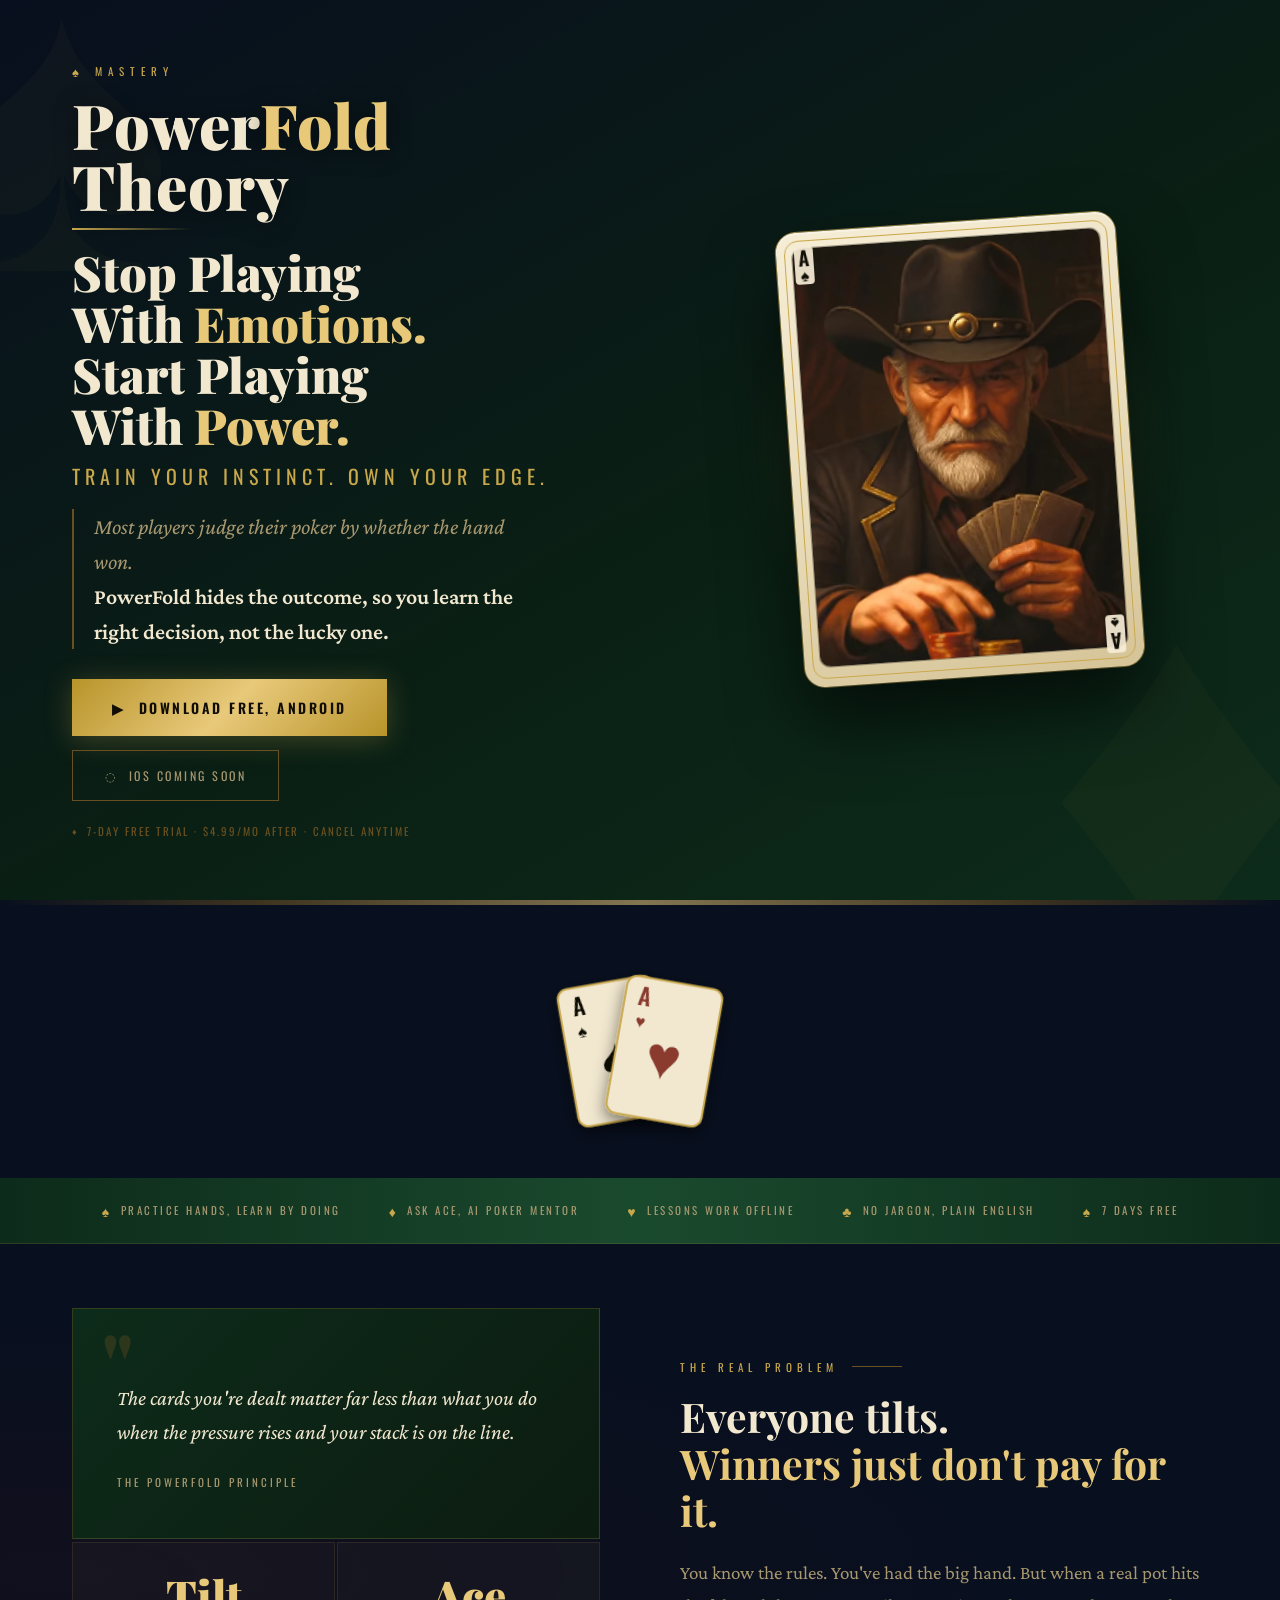
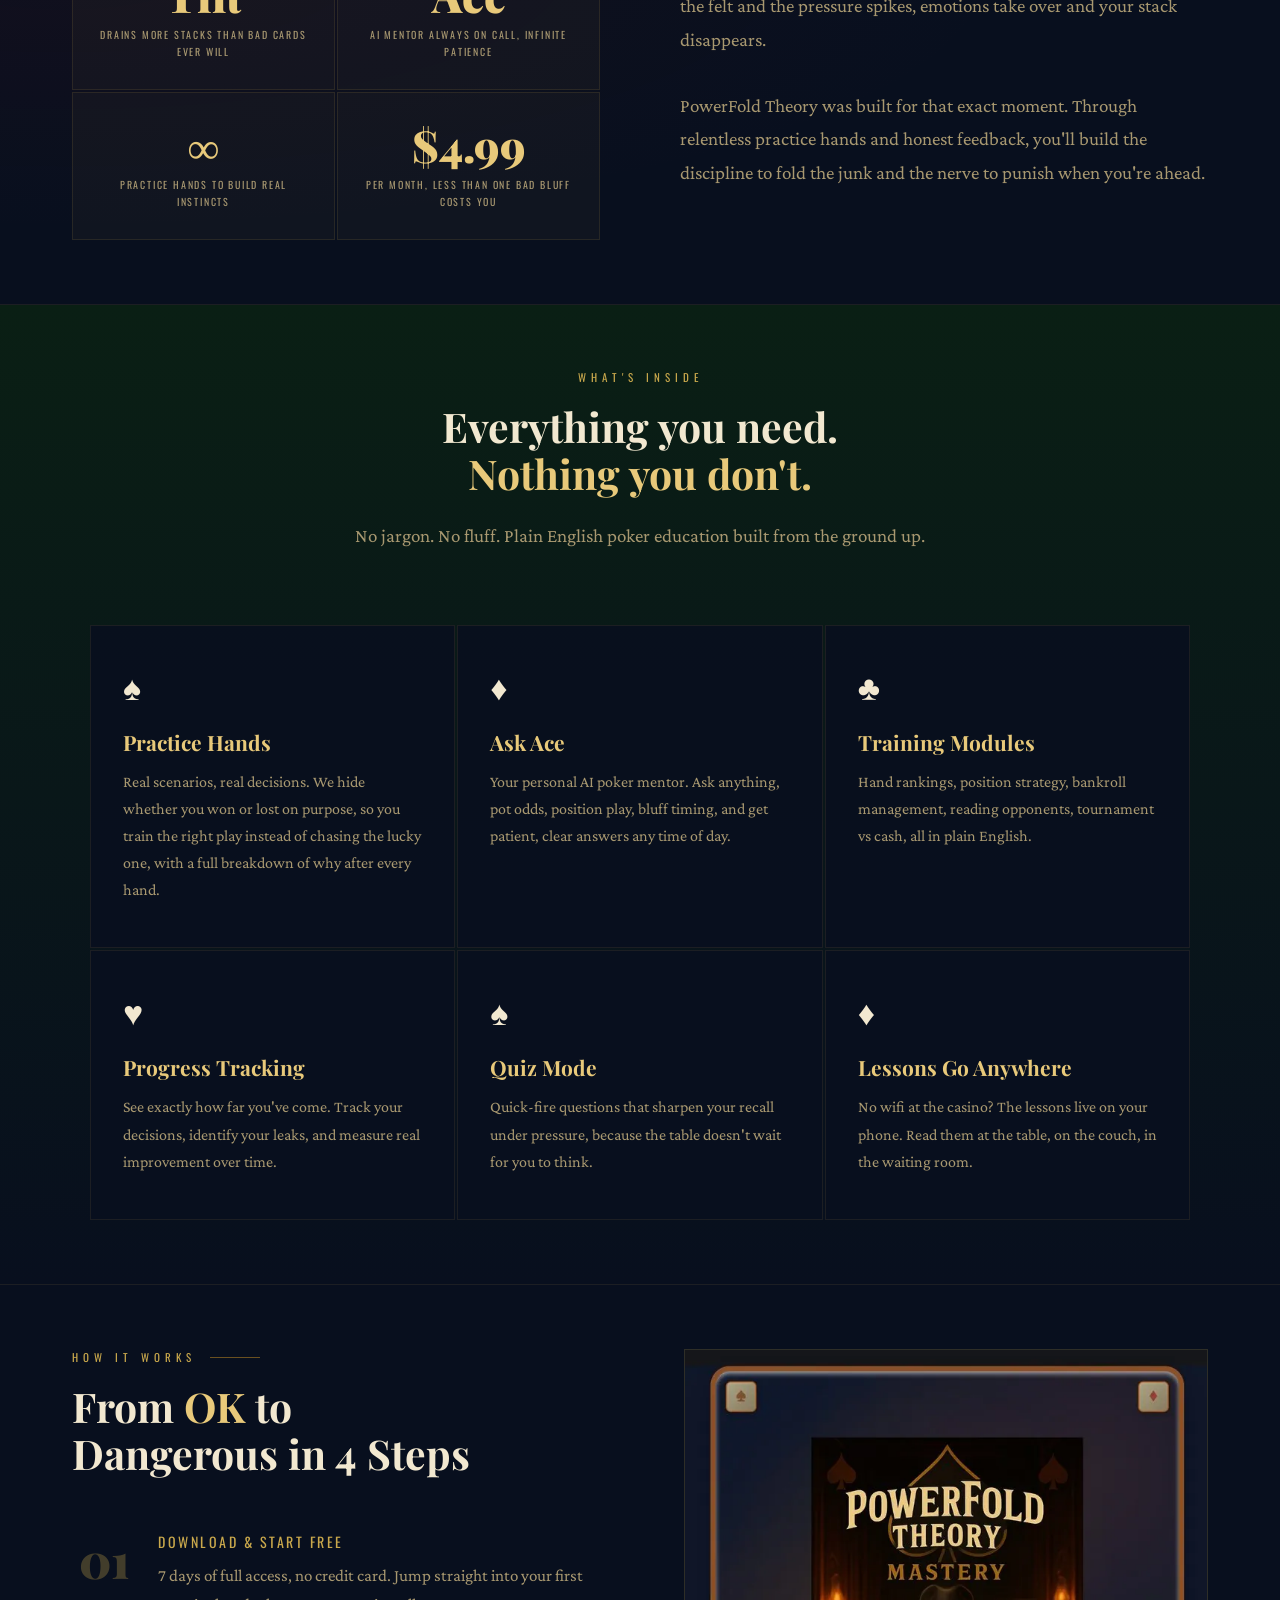
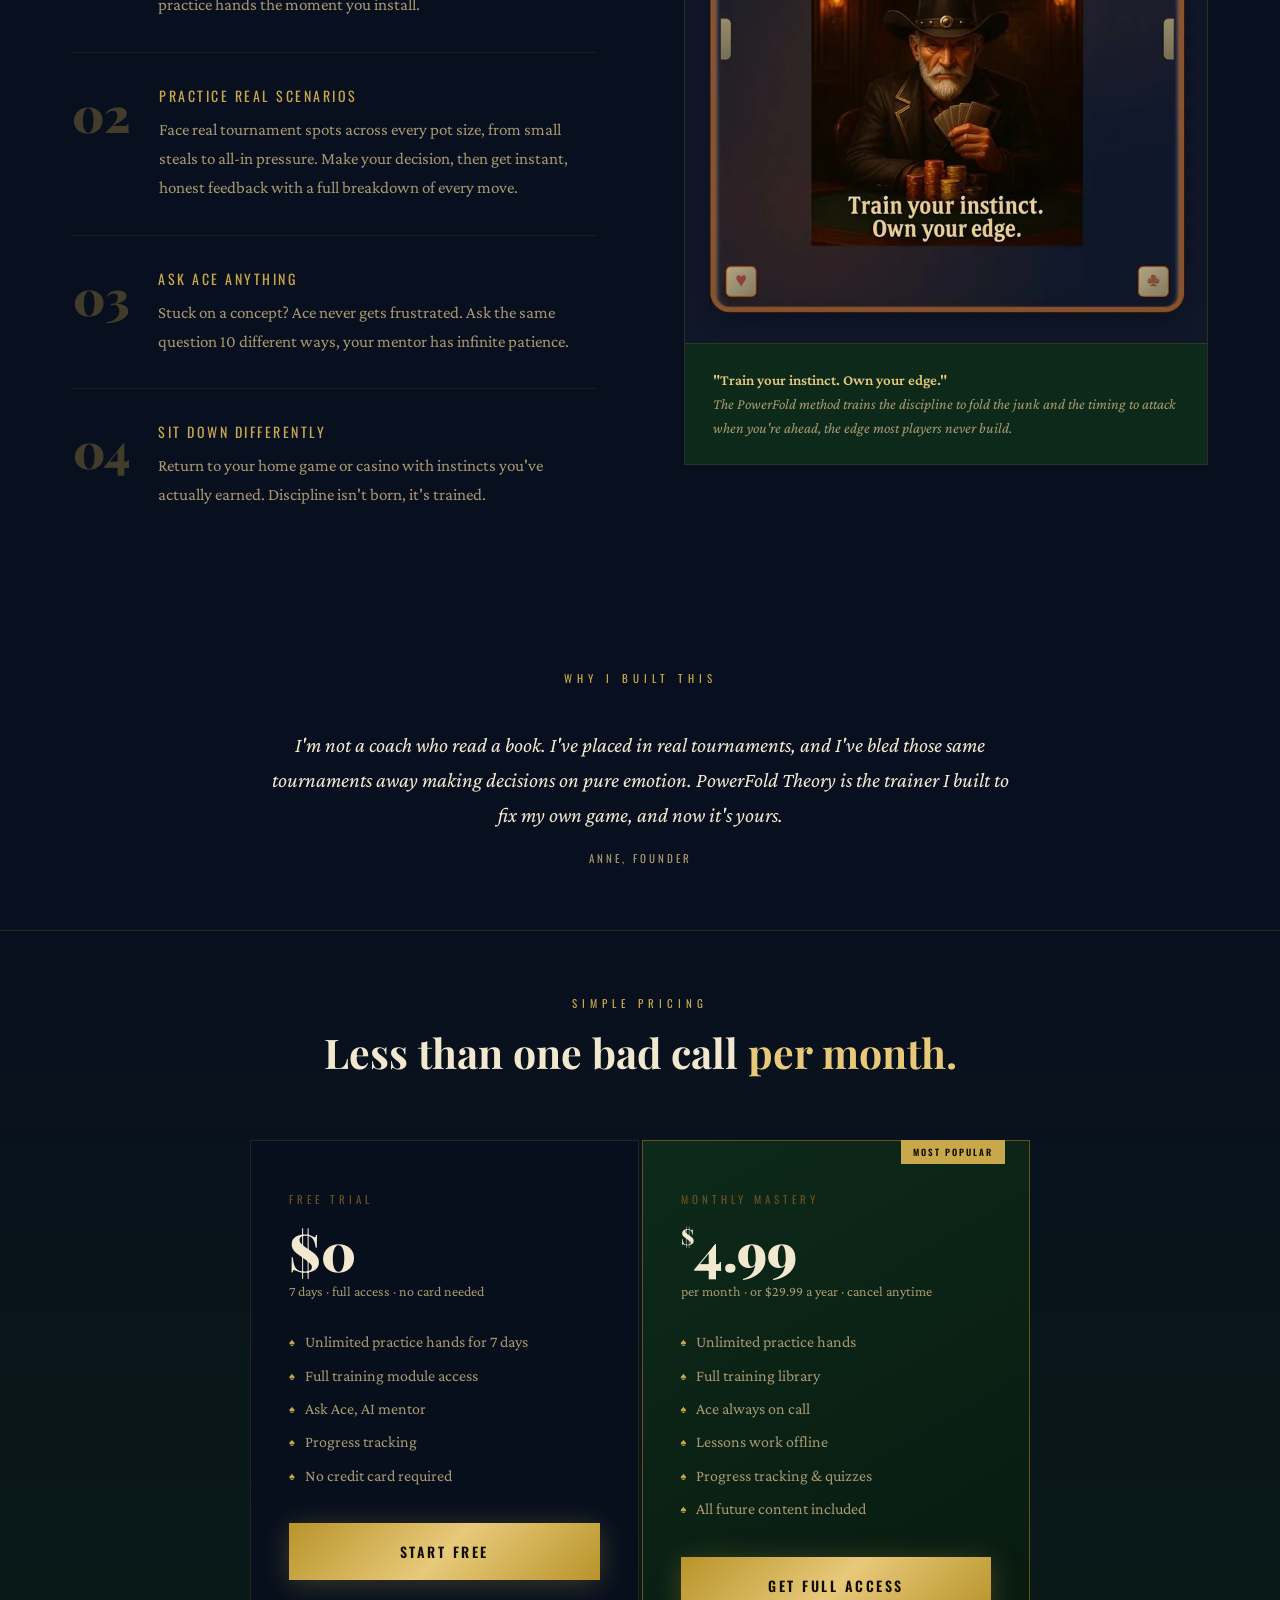
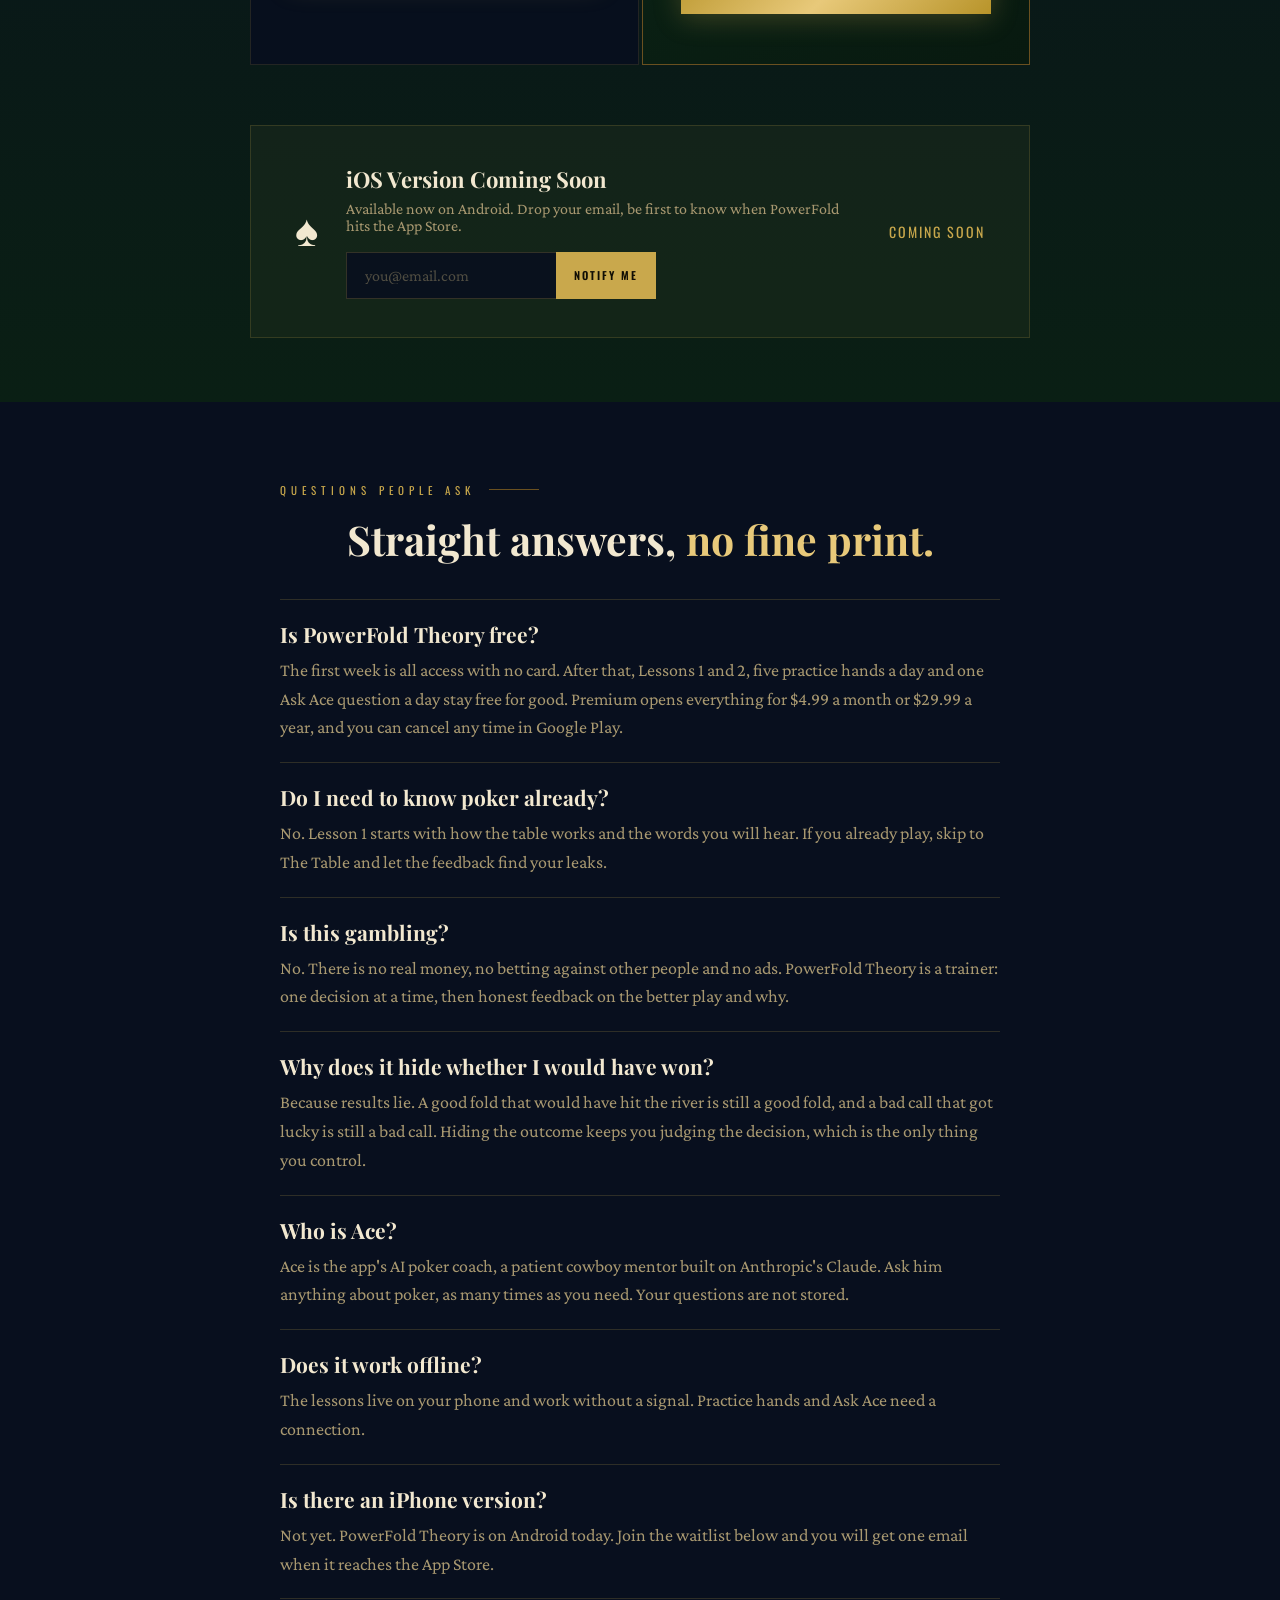
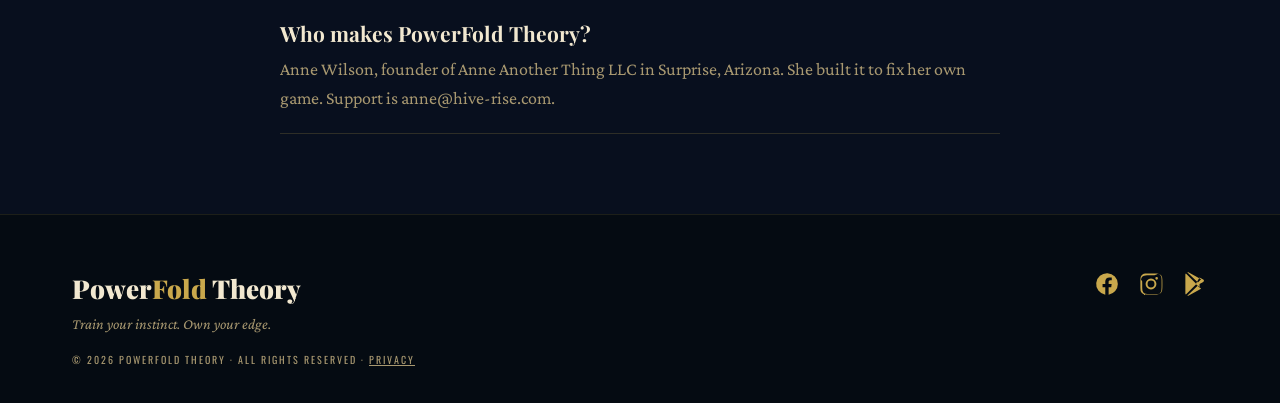
==== index.html @ 94d00c49 "Landing: the hero clip sits in a tilted playing-card frame Smaller clip (340 px on desktop, 280 on p" ====
<!DOCTYPE html>
<html lang="en">
<head>
<meta charset="UTF-8">
<meta name="viewport" content="width=device-width, initial-scale=1.0">
<title>PowerFold Theory: Poker Trainer with Practice Hands and an AI Coach</title>
<meta name="description" content="Learn Texas Hold'em or fix the leaks in the game you have. Practice hands that hide the outcome, ten plain-English lessons and Ask Ace, your AI coach. Free week, then $4.99 a month.">
<link rel="canonical" href="https://powerfoldtheory.com/">
<meta property="og:type" content="website">
<meta property="og:url" content="https://powerfoldtheory.com/">
<meta property="og:title" content="PowerFold Theory: Train Your Instinct. Own Your Edge.">
<meta property="og:description" content="Practice hands that hide the outcome, so you learn the right decision, not the lucky one. 7 days free on Android.">
<meta property="og:image" content="https://powerfoldtheory.com/og-1200.jpg">
<meta property="og:image:width" content="1200">
<meta property="og:image:height" content="630">
<meta property="og:site_name" content="PowerFold Theory">
<meta name="twitter:card" content="summary_large_image">
<meta name="twitter:title" content="PowerFold Theory: Train Your Instinct. Own Your Edge.">
<meta name="twitter:description" content="Practice hands that hide the outcome, so you learn the right decision, not the lucky one. 7 days free on Android.">
<meta name="twitter:image" content="https://powerfoldtheory.com/og-1200.jpg">
<meta name="theme-color" content="#0D2B1A">
<link rel="icon" href="/favicon.ico" sizes="32x32">
<link rel="icon" type="image/webp" href="/icon-192.webp" sizes="192x192">
<link rel="apple-touch-icon" href="/apple-touch-icon.png">
<link rel="preload" href="/hero-smoke.webp" as="image" type="image/webp" fetchpriority="high">
<link rel="preload" href="/fonts/playfair-display-900.woff2" as="font" type="font/woff2" crossorigin>
<link rel="preload" href="/fonts/oswald-400.woff2" as="font" type="font/woff2" crossorigin>
<link rel="preload" href="/fonts/crimson-pro-400.woff2" as="font" type="font/woff2" crossorigin>
<style>
@font-face {font-family: 'Crimson Pro'; font-style: italic; font-weight: 400; font-display: swap; src: url(/fonts/crimson-pro-400-italic.woff2) format('woff2'); unicode-range: U+0000-00FF, U+0131, U+0152-0153, U+02BB-02BC, U+02C6, U+02DA, U+02DC, U+0304, U+0308, U+0329, U+2000-206F, U+20AC, U+2122, U+2191, U+2193, U+2212, U+2215, U+FEFF, U+FFFD;}
@font-face {font-family: 'Crimson Pro'; font-style: normal; font-weight: 400; font-display: swap; src: url(/fonts/crimson-pro-400.woff2) format('woff2'); unicode-range: U+0000-00FF, U+0131, U+0152-0153, U+02BB-02BC, U+02C6, U+02DA, U+02DC, U+0304, U+0308, U+0329, U+2000-206F, U+20AC, U+2122, U+2191, U+2193, U+2212, U+2215, U+FEFF, U+FFFD;}
@font-face {font-family: 'Crimson Pro'; font-style: normal; font-weight: 600; font-display: swap; src: url(/fonts/crimson-pro-600.woff2) format('woff2'); unicode-range: U+0000-00FF, U+0131, U+0152-0153, U+02BB-02BC, U+02C6, U+02DA, U+02DC, U+0304, U+0308, U+0329, U+2000-206F, U+20AC, U+2122, U+2191, U+2193, U+2212, U+2215, U+FEFF, U+FFFD;}
@font-face {font-family: 'Oswald'; font-style: normal; font-weight: 400; font-display: swap; src: url(/fonts/oswald-400.woff2) format('woff2'); unicode-range: U+0000-00FF, U+0131, U+0152-0153, U+02BB-02BC, U+02C6, U+02DA, U+02DC, U+0304, U+0308, U+0329, U+2000-206F, U+20AC, U+2122, U+2191, U+2193, U+2212, U+2215, U+FEFF, U+FFFD;}
@font-face {font-family: 'Oswald'; font-style: normal; font-weight: 600; font-display: swap; src: url(/fonts/oswald-600.woff2) format('woff2'); unicode-range: U+0000-00FF, U+0131, U+0152-0153, U+02BB-02BC, U+02C6, U+02DA, U+02DC, U+0304, U+0308, U+0329, U+2000-206F, U+20AC, U+2122, U+2191, U+2193, U+2212, U+2215, U+FEFF, U+FFFD;}
@font-face {font-family: 'Playfair Display'; font-style: normal; font-weight: 700; font-display: swap; src: url(/fonts/playfair-display-700.woff2) format('woff2'); unicode-range: U+0000-00FF, U+0131, U+0152-0153, U+02BB-02BC, U+02C6, U+02DA, U+02DC, U+0304, U+0308, U+0329, U+2000-206F, U+20AC, U+2122, U+2191, U+2193, U+2212, U+2215, U+FEFF, U+FFFD;}
@font-face {font-family: 'Playfair Display'; font-style: normal; font-weight: 900; font-display: swap; src: url(/fonts/playfair-display-900.woff2) format('woff2'); unicode-range: U+0000-00FF, U+0131, U+0152-0153, U+02BB-02BC, U+02C6, U+02DA, U+02DC, U+0304, U+0308, U+0329, U+2000-206F, U+20AC, U+2122, U+2191, U+2193, U+2212, U+2215, U+FEFF, U+FFFD;}
</style>
<script type="application/ld+json">
{
 "@context": "https://schema.org",
 "@graph": [
  {
   "@type": "Organization",
   "@id": "https://powerfoldtheory.com/#org",
   "name": "Anne Another Thing LLC",
   "alternateName": "PowerFold Theory",
   "url": "https://powerfoldtheory.com/",
   "logo": {
    "@type": "ImageObject",
    "url": "https://powerfoldtheory.com/icon-512.webp",
    "width": 512,
    "height": 512
   },
   "email": "anne@hive-rise.com",
   "founder": {
    "@id": "https://powerfoldtheory.com/#anne"
   },
   "address": {
    "@type": "PostalAddress",
    "addressLocality": "Surprise",
    "addressRegion": "AZ",
    "addressCountry": "US"
   },
   "sameAs": [
    "https://play.google.com/store/apps/details?id=com.powerfold.theory.fundamentals",
    "https://www.facebook.com/PowerFoldTheory/",
    "https://www.instagram.com/powerfoldtheory/",
    "https://www.producthunt.com/products/powerfold-theory"
   ]
  },
  {
   "@type": "Person",
   "@id": "https://powerfoldtheory.com/#anne",
   "name": "Anne Wilson",
   "jobTitle": "Founder",
   "worksFor": {
    "@id": "https://powerfoldtheory.com/#org"
   },
   "sameAs": [
    "https://www.linkedin.com/in/anne-wilson-67789912/"
   ]
  },
  {
   "@type": "WebSite",
   "@id": "https://powerfoldtheory.com/#website",
   "url": "https://powerfoldtheory.com/",
   "name": "PowerFold Theory",
   "publisher": {
    "@id": "https://powerfoldtheory.com/#org"
   },
   "inLanguage": "en-US"
  },
  {
   "@type": [
    "SoftwareApplication",
    "MobileApplication"
   ],
   "@id": "https://powerfoldtheory.com/#app",
   "name": "PowerFold Theory",
   "alternateName": "PowerFold Theory Poker Trainer",
   "url": "https://powerfoldtheory.com/",
   "description": "A Texas Hold'em trainer for beginners and home-game players. Practice hands that hide the outcome so you learn the right decision, ten plain-English lessons that work offline, and Ask Ace, an AI poker coach.",
   "applicationCategory": "EducationalApplication",
   "applicationSubCategory": "Poker training",
   "operatingSystem": "Android",
   "installUrl": "https://play.google.com/store/apps/details?id=com.powerfold.theory.fundamentals",
   "downloadUrl": "https://play.google.com/store/apps/details?id=com.powerfold.theory.fundamentals",
   "softwareVersion": "2.1.1",
   "image": "https://powerfoldtheory.com/og-1200.jpg",
   "screenshot": "https://powerfoldtheory.com/og-1200.jpg",
   "author": {
    "@id": "https://powerfoldtheory.com/#org"
   },
   "publisher": {
    "@id": "https://powerfoldtheory.com/#org"
   },
   "inLanguage": "en-US",
   "isAccessibleForFree": true,
   "featureList": [
    "Practice hands with the outcome hidden and feedback on the better play",
    "Ask Ace, an AI poker coach built on Anthropic's Claude",
    "Ten plain-English Texas Hold'em lessons that work offline",
    "Ten-hand sessions with a streak and four difficulty levels",
    "Free week, then Lessons 1 and 2, five practice hands a day and one Ask Ace question a day stay free"
   ],
   "offers": [
    {
     "@type": "Offer",
     "name": "Free plan",
     "price": "0",
     "priceCurrency": "USD",
     "availability": "https://schema.org/InStock",
     "url": "https://play.google.com/store/apps/details?id=com.powerfold.theory.fundamentals"
    },
    {
     "@type": "Offer",
     "name": "Premium, monthly",
     "price": "4.99",
     "priceCurrency": "USD",
     "availability": "https://schema.org/InStock",
     "url": "https://play.google.com/store/apps/details?id=com.powerfold.theory.fundamentals"
    },
    {
     "@type": "Offer",
     "name": "Premium, yearly",
     "price": "29.99",
     "priceCurrency": "USD",
     "availability": "https://schema.org/InStock",
     "url": "https://play.google.com/store/apps/details?id=com.powerfold.theory.fundamentals"
    }
   ]
  },
  {
   "@type": "FAQPage",
   "@id": "https://powerfoldtheory.com/#faq",
   "mainEntity": [
    {
     "@type": "Question",
     "name": "Is PowerFold Theory free?",
     "acceptedAnswer": {
      "@type": "Answer",
      "text": "The first week is all access with no card. After that, Lessons 1 and 2, five practice hands a day and one Ask Ace question a day stay free for good. Premium opens everything for $4.99 a month or $29.99 a year, and you can cancel any time in Google Play."
     }
    },
    {
     "@type": "Question",
     "name": "Do I need to know poker already?",
     "acceptedAnswer": {
      "@type": "Answer",
      "text": "No. Lesson 1 starts with how the table works and the words you will hear. If you already play, skip to The Table and let the feedback find your leaks."
     }
    },
    {
     "@type": "Question",
     "name": "Is this gambling?",
     "acceptedAnswer": {
      "@type": "Answer",
      "text": "No. There is no real money, no betting against other people and no ads. PowerFold Theory is a trainer: one decision at a time, then honest feedback on the better play and why."
     }
    },
    {
     "@type": "Question",
     "name": "Why does it hide whether I would have won?",
     "acceptedAnswer": {
      "@type": "Answer",
      "text": "Because results lie. A good fold that would have hit the river is still a good fold, and a bad call that got lucky is still a bad call. Hiding the outcome keeps you judging the decision, which is the only thing you control."
     }
    },
    {
     "@type": "Question",
     "name": "Who is Ace?",
     "acceptedAnswer": {
      "@type": "Answer",
      "text": "Ace is the app's AI poker coach, a patient cowboy mentor built on Anthropic's Claude. Ask him anything about poker, as many times as you need. Your questions are not stored."
     }
    },
    {
     "@type": "Question",
     "name": "Does it work offline?",
     "acceptedAnswer": {
      "@type": "Answer",
      "text": "The lessons live on your phone and work without a signal. Practice hands and Ask Ace need a connection."
     }
    },
    {
     "@type": "Question",
     "name": "Is there an iPhone version?",
     "acceptedAnswer": {
      "@type": "Answer",
      "text": "Not yet. PowerFold Theory is on Android today. Join the waitlist below and you will get one email when it reaches the App Store."
     }
    },
    {
     "@type": "Question",
     "name": "Who makes PowerFold Theory?",
     "acceptedAnswer": {
      "@type": "Answer",
      "text": "Anne Wilson, founder of Anne Another Thing LLC in Surprise, Arizona. She built it to fix her own game. Support is anne@hive-rise.com."
     }
    }
   ]
  }
 ]
}
</script>
<style>
*, *::before, *::after { box-sizing: border-box; margin: 0; padding: 0; }
:root {
  --gold: #C9A84C;
  --gold-light: #E8C97A;
  --gold-dim: #6A5020;
  --green-deep: #0D2B1A;
  --green-mid: #1A4A2E;
  --blue-dark: #080F1E;
  --blue-mid: #111E35;
  --cream: #F2E8D0;
  --cream-dim: #A89870;
  --ink: #100D04;
}
html { scroll-behavior: smooth; }
body {
  background: var(--blue-dark);
  color: var(--cream);
  font-family: 'Crimson Pro', Georgia, serif;
  overflow-x: hidden;
  width: 100%;
}
/* -- HERO -- */
.hero {
  width: 100%;
  min-height: 100vh;
  display: grid;
  grid-template-columns: 1fr 1fr;
  background: linear-gradient(150deg, var(--blue-dark) 0%, #0A1F14 55%, var(--green-deep) 100%);
  position: relative;
  overflow: hidden;
}
.suit-bg {
  font-family: 'Segoe UI Symbol', 'Apple Symbols', serif;
  position: absolute;
  font-size: 420px;
  opacity: 0.03;
  color: var(--gold);
  pointer-events: none;
  line-height: 1;
  user-select: none;
}
.suit-bg.s1 { top: -80px; left: -50px; }
.suit-bg.s2 { bottom: -140px; right: -30px; font-size: 520px; }
.hero-text {
  padding: 52px 52px 52px 72px;
  display: flex;
  flex-direction: column;
  justify-content: center;
  position: relative;
  z-index: 2;
  animation: fadeUp 0.9s ease both;
}
.eyebrow {
  font-family: 'Oswald', sans-serif;
  font-size: 11px;
  letter-spacing: 6px;
  text-transform: uppercase;
  color: var(--gold);
  margin-bottom: 14px;
  display: flex;
  align-items: center;
  gap: 10px;
}
.eyebrow::before { content: '♠'; font-size: 13px; }
.hero-brand {
  font-family: 'Playfair Display', Georgia, serif;
  font-weight: 900;
  font-size: clamp(38px, 5.2vw, 62px);
  line-height: 0.98;
  letter-spacing: 1px;
  color: var(--cream);
  margin-bottom: 12px;
  text-shadow: 0 2px 24px rgba(0, 0, 0, 0.45);
}
.hero-brand .gold { color: var(--gold-light); }
.brand-rule {
  width: 120px;
  height: 2px;
  background: linear-gradient(90deg, var(--gold) 0%, transparent 100%);
  margin-bottom: 16px;
}
.card-fan {
  display: flex;
  justify-content: center;
  padding: 24px 20px 12px;
}
.card-fan svg {
  width: 100%;
  max-width: 300px;
  height: auto;
}
.hero-title {
  font-family: 'Playfair Display', Georgia, serif;
  font-size: clamp(32px, 3.8vw, 50px);
  font-weight: 900;
  line-height: 1.05;
  color: var(--cream);
  margin-bottom: 10px;
}
.hero-title .gold { color: var(--gold-light); }
.hero-sub {
  font-family: 'Oswald', sans-serif;
  font-size: clamp(14px, 1.6vw, 20px);
  letter-spacing: 5px;
  color: var(--gold);
  text-transform: uppercase;
  margin-bottom: 18px;
}
.hero-tagline {
  font-size: clamp(17px, 1.8vw, 22px);
  font-style: italic;
  color: var(--cream-dim);
  line-height: 1.6;
  margin-bottom: 30px;
  max-width: 460px;
  border-left: 2px solid var(--gold-dim);
  padding-left: 20px;
}
.hero-tagline strong { color: var(--cream); font-style: normal; }
.cta-stack {
  display: flex;
  flex-direction: column;
  gap: 14px;
  align-items: flex-start;
}
.btn-gold {
  display: inline-flex;
  align-items: center;
  gap: 10px;
  background: linear-gradient(135deg, #B8942A, var(--gold-light), #B8942A);
  color: var(--ink);
  font-family: 'Oswald', sans-serif;
  font-size: 14px;
  font-weight: 600;
  letter-spacing: 2.5px;
  text-transform: uppercase;
  padding: 18px 40px;
  text-decoration: none;
  cursor: pointer;
  border: none;
  transition: transform 0.2s, box-shadow 0.2s;
  box-shadow: 0 4px 28px rgba(201,168,76,0.28);
  white-space: nowrap;
}
.btn-gold:hover { transform: translateY(-2px); box-shadow: 0 8px 40px rgba(201,168,76,0.45); }
.btn-ghost {
  display: inline-flex;
  align-items: center;
  gap: 8px;
  border: 1px solid var(--gold-dim);
  color: var(--cream-dim);
  font-family: 'Oswald', sans-serif;
  font-size: 12px;
  letter-spacing: 2.5px;
  text-transform: uppercase;
  padding: 16px 32px;
  text-decoration: none;
  transition: border-color 0.2s, color 0.2s;
  white-space: nowrap;
}
.btn-ghost:hover { border-color: var(--gold); color: var(--cream); }
.price-whisper {
  font-family: 'Oswald', sans-serif;
  font-size: 11px;
  letter-spacing: 2px;
  color: var(--gold-dim);
  text-transform: uppercase;
  margin-top: 8px;
  display: flex;
  align-items: center;
  gap: 8px;
}
.price-whisper::before { content: '♦'; font-size: 9px; color: var(--gold-dim); }
/* Hero image, fills right column exactly */
.hero-image {
  position: relative;
  overflow: hidden;
  min-height: 100vh;
  display: flex;
  align-items: center;
  justify-content: center;
  padding: 56px 40px;
}
.hero-image::before {
  content: '';
  position: absolute;
  width: 70%;
  aspect-ratio: 1;
  border-radius: 50%;
  background: radial-gradient(circle, rgba(201,168,76,0.22) 0%, rgba(201,168,76,0.06) 45%, transparent 70%);
  filter: blur(6px);
  pointer-events: none;
}
/* The playing-card frame around the clip */
.hero-card {
  position: relative;
  width: min(340px, 78%);
  padding: 16px 16px 20px;
  background: linear-gradient(165deg, #F6EDD6 0%, #E8DBB8 55%, #D6C498 100%);
  border-radius: 20px;
  box-shadow: 0 36px 70px rgba(0,0,0,0.6), 0 2px 0 rgba(255,255,255,0.35) inset, 0 0 0 1px rgba(201,168,76,0.75);
  transform: rotate(-4deg);
}
.hero-card::before {
  content: '';
  position: absolute;
  inset: 8px;
  border: 1.5px solid var(--gold);
  border-radius: 14px;
  pointer-events: none;
}
.hero-card video, .hero-card img {
  display: block;
  width: 100%;
  height: auto;
  border-radius: 10px;
  box-shadow: 0 0 0 1px rgba(16,13,4,0.35);
}
.hero-card .pip {
  position: absolute;
  font-family: 'Oswald', sans-serif;
  font-weight: 600;
  font-size: 20px;
  line-height: 0.95;
  color: var(--ink);
  text-align: center;
  pointer-events: none;
}
.hero-card .pip span { display: block; font-size: 16px; }
.hero-card .pip.tl { top: 14px; left: 18px; }
.hero-card .pip.br { bottom: 14px; right: 18px; transform: rotate(180deg); }
.hero-card .pip.tl, .hero-card .pip.br { background: rgba(246,237,214,0.92); padding: 2px 4px; border-radius: 4px; }
/* Gold rule at hero bottom */
.hero-rule {
  width: 100%;
  height: 5px;
  background: linear-gradient(90deg, transparent 0%, var(--gold-dim) 20%, var(--gold-light) 50%, var(--gold-dim) 80%, transparent 100%);
  opacity: 0.55;
}
/* -- TRUST BAR -- */
.trust-bar {
  width: 100%;
  background: linear-gradient(90deg, var(--green-deep), var(--green-mid), var(--green-deep));
  border-bottom: 1px solid rgba(201,168,76,0.15);
  padding: 22px 40px;
  display: flex;
  justify-content: center;
  gap: 48px;
  flex-wrap: wrap;
}
.trust-item {
  font-family: 'Oswald', sans-serif;
  font-size: 11px;
  letter-spacing: 2.5px;
  text-transform: uppercase;
  color: var(--cream-dim);
  display: flex;
  align-items: center;
  gap: 9px;
}
.trust-item .suit { color: var(--gold); font-size: 14px; }
/* -- GENERIC SECTION -- */
.section {
  width: 100%;
  padding: 64px 72px;
}
.section-label {
  font-family: 'Oswald', sans-serif;
  font-size: 11px;
  letter-spacing: 5px;
  text-transform: uppercase;
  color: var(--gold);
  margin-bottom: 18px;
  display: flex;
  align-items: center;
  gap: 14px;
}
.section-label::after {
  content: '';
  width: 50px;
  height: 1px;
  background: var(--gold-dim);
  flex-shrink: 0;
}
.section-label.center { justify-content: center; }
.section-label.center::after { display: none; }
.section-title {
  font-family: 'Playfair Display', serif;
  font-size: clamp(30px, 3.2vw, 50px);
  font-weight: 700;
  line-height: 1.15;
  color: var(--cream);
  margin-bottom: 22px;
}
.section-title .gold { color: var(--gold-light); }
.section-body {
  font-size: 19px;
  line-height: 1.75;
  color: var(--cream-dim);
}
/* -- TRUTH (2-col) -- */
.truth {
  background: radial-gradient(ellipse at 5% 50%, rgba(139,26,26,0.07) 0%, transparent 55%),
              var(--blue-dark);
  display: grid;
  grid-template-columns: 1fr 1fr;
  gap: 80px;
  align-items: center;
}
.quote-card {
  background: linear-gradient(135deg, var(--green-deep), #0C1C10);
  border: 1px solid rgba(201,168,76,0.2);
  padding: 48px 44px;
  position: relative;
}
.quote-card::before {
  content: '"';
  position: absolute;
  top: 10px; left: 28px;
  font-family: 'Playfair Display', serif;
  font-size: 90px;
  color: var(--gold-dim);
  line-height: 1;
  opacity: 0.35;
}
.quote-text {
  font-size: 21px;
  font-style: italic;
  line-height: 1.65;
  color: var(--cream);
  padding-top: 24px;
  margin-bottom: 24px;
}
.quote-attr {
  font-family: 'Oswald', sans-serif;
  font-size: 11px;
  letter-spacing: 3px;
  text-transform: uppercase;
  color: var(--cream-dim);
}
.stats-grid {
  display: grid;
  grid-template-columns: 1fr 1fr;
  gap: 2px;
  margin-top: 3px;
}
.stat-box {
  background: rgba(201,168,76,0.04);
  border: 1px solid rgba(201,168,76,0.12);
  padding: 30px 22px;
  text-align: center;
  transition: background 0.3s;
}
.stat-box:hover { background: rgba(201,168,76,0.09); }
.stat-num {
  display: block;
  font-family: 'Playfair Display', serif;
  font-size: 44px;
  font-weight: 900;
  color: var(--gold-light);
  line-height: 1;
  margin-bottom: 8px;
}
.stat-lbl {
  font-family: 'Oswald', sans-serif;
  font-size: 10px;
  letter-spacing: 1.8px;
  text-transform: uppercase;
  color: var(--cream-dim);
  line-height: 1.4;
}
/* -- FEATURES -- */
.features {
  background: linear-gradient(180deg, #0A1F14 0%, var(--blue-dark) 100%);
  border-top: 1px solid rgba(201,168,76,0.1);
}
.features-header {
  text-align: center;
  max-width: 620px;
  margin: 0 auto 72px;
}
.features-header .section-body { margin: 0 auto; }
.feat-grid {
  display: grid;
  grid-template-columns: repeat(3, 1fr);
  gap: 2px;
  max-width: 1100px;
  margin: 0 auto;
}
.feat-card {
  background: rgba(8,15,30,0.9);
  border: 1px solid rgba(201,168,76,0.1);
  padding: 44px 32px;
  transition: border-color 0.3s, transform 0.3s;
  position: relative;
  overflow: hidden;
}
.feat-card::after {
  content: '';
  position: absolute;
  top: 0; left: 0; right: 0;
  height: 2px;
  background: linear-gradient(90deg, transparent, var(--gold), transparent);
  opacity: 0;
  transition: opacity 0.3s;
}
.feat-card:hover { border-color: rgba(201,168,76,0.35); transform: translateY(-4px); }
.feat-card:hover::after { opacity: 1; }
.feat-icon { font-size: 34px; margin-bottom: 20px; display: block; }
.feat-name {
  font-family: 'Playfair Display', serif;
  font-size: 21px;
  font-weight: 700;
  color: var(--gold-light);
  margin-bottom: 12px;
}
.feat-desc { font-size: 16px; line-height: 1.7; color: var(--cream-dim); }
/* -- HOW IT WORKS -- */
.how {
  background: var(--blue-dark);
  display: grid;
  grid-template-columns: 1fr 1fr;
  gap: 88px;
  align-items: start;
  border-top: 1px solid rgba(201,168,76,0.1);
}
.steps { display: flex; flex-direction: column; gap: 0; }
.step {
  display: flex;
  gap: 28px;
  padding: 32px 0;
  border-bottom: 1px solid rgba(201,168,76,0.1);
}
.step:last-child { border-bottom: none; }
.step-num::before { content: attr(data-n); }
.step-num {
  font-family: 'Playfair Display', serif;
  font-size: 48px;
  font-weight: 900;
  color: rgba(201,168,76,0.3);
  line-height: 1;
  min-width: 58px;
  text-align: right;
  padding-top: 4px;
  transition: color 0.3s;
  flex-shrink: 0;
}
.step:hover .step-num { color: rgba(201,168,76,0.38); }
.step-title {
  font-family: 'Oswald', sans-serif;
  font-size: 14px;
  letter-spacing: 2.5px;
  text-transform: uppercase;
  color: var(--gold);
  margin-bottom: 10px;
}
.step-desc { font-size: 17px; line-height: 1.7; color: var(--cream-dim); }
/* How image, constrained, no overflow */
.how-visual {
  position: sticky;
  top: 80px;
  border: 1px solid rgba(201,168,76,0.2);
  overflow: hidden;
  max-width: 100%;
}
.how-visual img {
  width: 100%;
  height: auto;
  display: block;
}
.how-caption {
  background: rgba(13,43,26,0.97);
  padding: 24px 28px;
  border-top: 1px solid rgba(201,168,76,0.15);
}
.how-caption p { font-size: 15px; font-style: italic; color: var(--cream-dim); line-height: 1.6; }
.how-caption strong { color: var(--gold-light); font-style: normal; }
/* -- PRICING -- */
.pricing {
  background: linear-gradient(180deg, var(--blue-dark) 0%, #0A1F14 100%);
  text-align: center;
  border-top: 1px solid rgba(201,168,76,0.1);
}
.pricing-header { margin-bottom: 64px; }
.price-grid {
  display: grid;
  grid-template-columns: 1fr 1fr;
  gap: 3px;
  max-width: 780px;
  margin: 0 auto 60px;
}
.price-card {
  background: rgba(8,15,30,0.95);
  border: 1px solid rgba(201,168,76,0.14);
  padding: 50px 38px;
  text-align: left;
  position: relative;
  transition: border-color 0.3s;
}
.price-card:hover { border-color: rgba(201,168,76,0.38); }
.price-card.featured {
  background: linear-gradient(150deg, rgba(13,43,26,0.97), rgba(8,26,16,0.97));
  border-color: var(--gold-dim);
}
.price-card.featured::before {
  content: 'MOST POPULAR';
  position: absolute;
  top: -1px; right: 24px;
  background: var(--gold);
  color: var(--ink);
  font-family: 'Oswald', sans-serif;
  font-size: 9px;
  letter-spacing: 2px;
  padding: 5px 12px;
  font-weight: 600;
}
.price-tier {
  font-family: 'Oswald', sans-serif;
  font-size: 11px;
  letter-spacing: 4px;
  text-transform: uppercase;
  color: var(--gold-dim);
  margin-bottom: 18px;
}
.price-amount {
  font-family: 'Playfair Display', serif;
  font-size: 52px;
  font-weight: 900;
  color: var(--cream);
  line-height: 1;
  margin-bottom: 6px;
}
.price-amount sup { font-size: 22px; vertical-align: top; padding-top: 10px; }
.price-period { font-size: 14px; color: var(--cream-dim); margin-bottom: 32px; }
.price-feats {
  list-style: none;
  display: flex;
  flex-direction: column;
  gap: 11px;
  margin-bottom: 36px;
}
.price-feats li {
  font-size: 16px;
  color: var(--cream-dim);
  display: flex;
  gap: 10px;
  align-items: flex-start;
  line-height: 1.4;
}
.price-feats li::before { content: '♠'; color: var(--gold); font-size: 11px; margin-top: 4px; flex-shrink: 0; }
/* Apple banner */
.apple-banner {
  max-width: 780px;
  margin: 0 auto;
  background: rgba(201,168,76,0.05);
  border: 1px solid rgba(201,168,76,0.18);
  padding: 38px 44px;
  display: flex;
  align-items: center;
  gap: 28px;
  flex-wrap: wrap;
  text-align: left;
}
.apple-icon { font-size: 44px; flex-shrink: 0; }
.apple-txt { flex: 1; min-width: 200px; }
.apple-txt h3 {
  font-family: 'Playfair Display', serif;
  font-size: 22px;
  color: var(--cream);
  margin-bottom: 6px;
}
.apple-txt p { font-size: 16px; color: var(--cream-dim); }
.notify-form { display: flex; gap: 0; flex-shrink: 0; }
.notify-form input {
  background: rgba(8,15,30,0.9);
  border: 1px solid rgba(201,168,76,0.22);
  border-right: none;
  color: var(--cream);
  font-family: 'Crimson Pro', serif;
  font-size: 16px;
  padding: 14px 18px;
  width: 210px;
  outline: none;
}
.notify-form input::placeholder { color: var(--cream-dim); opacity: 0.45; }
.notify-form button {
  background: var(--gold);
  color: var(--ink);
  font-family: 'Oswald', sans-serif;
  font-size: 11px;
  letter-spacing: 2px;
  text-transform: uppercase;
  padding: 14px 18px;
  border: none;
  cursor: pointer;
  font-weight: 600;
  transition: background 0.2s;
  white-space: nowrap;
}
.notify-form button:hover { background: var(--gold-light); }
/* -- GO TO MARKET CHECKLIST -- */
.gtm {
  background: var(--green-deep);
  border-top: 1px solid rgba(201,168,76,0.15);
}
.gtm-grid {
  display: grid;
  grid-template-columns: repeat(3, 1fr);
  gap: 3px;
  margin-top: 56px;
}
.gtm-phase {
  background: rgba(8,15,30,0.7);
  border: 1px solid rgba(201,168,76,0.12);
  padding: 36px 30px;
}
.phase-label {
  font-family: 'Oswald', sans-serif;
  font-size: 10px;
  letter-spacing: 4px;
  text-transform: uppercase;
  color: var(--gold-dim);
  margin-bottom: 8px;
}
.phase-name {
  font-family: 'Playfair Display', serif;
  font-size: 20px;
  color: var(--gold-light);
  margin-bottom: 24px;
  padding-bottom: 16px;
  border-bottom: 1px solid rgba(201,168,76,0.15);
}
.gtm-items { list-style: none; display: flex; flex-direction: column; gap: 12px; }
.gtm-items li {
  font-size: 15px;
  color: var(--cream-dim);
  display: flex;
  gap: 10px;
  align-items: flex-start;
  line-height: 1.45;
}
.gtm-items li .check {
  width: 18px;
  height: 18px;
  border: 1px solid var(--gold-dim);
  flex-shrink: 0;
  margin-top: 2px;
  display: inline-flex;
  align-items: center;
  justify-content: center;
  font-size: 10px;
}
/* -- FOOTER -- */
footer {
  width: 100%;
  background: #050B12;
  border-top: 1px solid rgba(201,168,76,0.12);
  padding: 56px 72px 36px;
  display: flex;
  justify-content: space-between;
  align-items: flex-start;
  flex-wrap: wrap;
  gap: 32px;
}
.footer-logo {
  font-family: 'Playfair Display', serif;
  font-size: 26px;
  font-weight: 900;
  color: var(--cream);
  margin-bottom: 10px;
}
.footer-logo span { color: var(--gold); }
.footer-tag {
  font-size: 15px;
  font-style: italic;
  color: var(--cream-dim);
  margin-bottom: 20px;
}
.footer-copy {
  font-family: 'Oswald', sans-serif;
  font-size: 10px;
  letter-spacing: 2px;
  text-transform: uppercase;
  color: var(--cream-dim);
}
.footer-social { display: flex; gap: 18px; align-items: center; }
.footer-social a { color: var(--gold); display: inline-flex; }
.footer-social a:hover { color: var(--gold-light); }
.footer-suits {
  font-size: 26px;
  color: var(--gold-dim);
  letter-spacing: 10px;
  opacity: 0.35;
  align-self: center;
}
/* -- ANIMATIONS -- */
@keyframes fadeUp {
  from { opacity: 0; transform: translateY(28px); }
  to   { opacity: 1; transform: translateY(0); }
}
/* -- RESPONSIVE -- */
@media (max-width: 960px) {
  .hero { grid-template-columns: 1fr; }
  .hero-image { min-height: 0; padding: 12px 28px 64px; }
  .hero-card { width: min(280px, 76%); }
  .hero-text { padding: 60px 28px 52px; }
  .section { padding: 72px 28px; }
  .truth { grid-template-columns: 1fr; gap: 40px; }
  .feat-grid { grid-template-columns: 1fr 1fr; }
  .how { grid-template-columns: 1fr; gap: 48px; }
  .how-visual { position: static; }
  .price-grid { grid-template-columns: 1fr; }
  .gtm-grid { grid-template-columns: 1fr; }
  footer { padding: 48px 28px 32px; }
  .trust-bar { gap: 22px; padding: 20px 24px; }
  .apple-banner { padding: 28px 24px; }
  .notify-form { width: 100%; }
  .notify-form input { flex: 1; width: auto; }
}
@media (max-width: 600px) {
  .feat-grid { grid-template-columns: 1fr; }
  .cta-stack { width: 100%; }
  .btn-gold, .btn-ghost { width: 100%; justify-content: center; }
  .hero-title { font-size: 36px; }
  .hero-brand { font-size: 44px; }
}

/* -- FAQ -- */
.faq-sec { padding: 80px 7%; max-width: 900px; margin: 0 auto; }
.faq-sec .section-label, .faq-sec .section-title { text-align: center; }
.faq-sec .section-title { margin-bottom: 36px; }
.faq-item { border-top: 1px solid rgba(201,168,76,0.2); padding: 20px 0; }
.faq-item:last-child { border-bottom: 1px solid rgba(201,168,76,0.2); }
.faq-q { font-family: 'Playfair Display', serif; font-size: 21px; color: var(--cream); margin: 0 0 8px; }
.faq-a { font-size: 18px; line-height: 1.6; color: var(--cream-dim); margin: 0; }
.faq-a strong { color: var(--gold-light); font-weight: 600; }
</style>
</head>
<body>
<!-- ═══ HERO ═══ -->
<section class="hero">
  <div class="suit-bg s1">♠</div>
  <div class="suit-bg s2">♦</div>
  <div class="hero-text">
    <div class="eyebrow">Mastery</div>
    <div class="hero-brand">Power<span class="gold">Fold</span> Theory</div>
    <div class="brand-rule"></div>
    <h1 class="hero-title">
      Stop Playing<br>
      With <span class="gold">Emotions.</span><br>
      Start Playing<br>
      With <span class="gold">Power.</span>
    </h1>
    <div class="hero-sub">Train Your Instinct. Own Your Edge.</div>
    <p class="hero-tagline">
      Most players judge their poker by whether the hand won.<br>
      <strong>PowerFold hides the outcome, so you learn the right decision, not the lucky one.</strong>
    </p>
    <div class="cta-stack">
      <a href="https://play.google.com/store/apps/details?id=com.powerfold.theory.fundamentals&amp;referrer=utm_source%3Dpowerfoldtheory.com%26utm_medium%3Dweb" class="btn-gold">▶ &nbsp;Download Free, Android</a>
      <span class="btn-ghost" style="cursor:default;">◌ &nbsp;iOS Coming Soon</span>
      <p class="price-whisper">7-day free trial · $4.99/mo after · Cancel anytime</p>
    </div>
  </div>
  <div class="hero-image">
    <div class="hero-card">
      <div class="pip tl" aria-hidden="true">A<span>&#9824;</span></div>
      <video class="hero-video" autoplay muted loop playsinline preload="auto" poster="/hero-smoke.webp" width="720" height="980" aria-label="Ace, the PowerFold coach, blowing smoke off a card at the table">
        <source src="/hero-smoke.webm" type="video/webm">
        <source src="/hero-smoke.mp4" type="video/mp4">
        <img src="/hero-smoke.webp" alt="Ace, the PowerFold coach, blowing smoke off a card at the table" width="720" height="980" />
      </video>
      <div class="pip br" aria-hidden="true">A<span>&#9824;</span></div>
    </div>
    <script>(function(){var v=document.querySelector(".hero-video");if(v&&matchMedia("(prefers-reduced-motion: reduce)").matches){v.removeAttribute("autoplay");v.pause();}})();</script>
  </div>
</section>
<div class="hero-rule"></div>
<!-- ═══ POKER HAND ACCENT ═══ -->
<div class="card-fan">
  <svg viewBox="0 0 380 300" xmlns="http://www.w3.org/2000/svg" role="img" aria-label="Pocket aces">
    <defs>
      <filter id="cardShadow" x="-30%" y="-30%" width="160%" height="160%">
        <feDropShadow dx="0" dy="8" stdDeviation="10" flood-color="#000" flood-opacity="0.5"/>
      </filter>
    </defs>
    <!-- ace of spades -->
    <g transform="rotate(-10 190 330)" filter="url(#cardShadow)">
      <rect x="129" y="64" width="122" height="176" rx="13" fill="#F2E8D0" stroke="#C9A84C" stroke-width="2.5"/>
      <text x="146" y="100" font-family="Oswald, sans-serif" font-size="30" font-weight="600" fill="#100D04">A</text>
      <text x="147" y="128" font-size="22" fill="#100D04">&#9824;</text>
      <text x="190" y="188" text-anchor="middle" font-size="76" fill="#100D04">&#9824;</text>
    </g>
    <!-- ace of hearts -->
    <g transform="rotate(10 190 330)" filter="url(#cardShadow)">
      <rect x="129" y="64" width="122" height="176" rx="13" fill="#F2E8D0" stroke="#C9A84C" stroke-width="2.5"/>
      <text x="146" y="100" font-family="Oswald, sans-serif" font-size="30" font-weight="600" fill="#8B3A2E">A</text>
      <text x="147" y="128" font-size="22" fill="#8B3A2E">&#9829;</text>
      <text x="190" y="188" text-anchor="middle" font-size="76" fill="#8B3A2E">&#9829;</text>
    </g>
  </svg>
</div>
<!-- ═══ TRUST BAR ═══ -->
<div class="trust-bar">
  <div class="trust-item"><span class="suit">♠</span> Practice Hands, Learn by Doing</div>
  <div class="trust-item"><span class="suit">♦</span> Ask Ace, AI Poker Mentor</div>
  <div class="trust-item"><span class="suit">♥</span> Lessons Work Offline</div>
  <div class="trust-item"><span class="suit">♣</span> No Jargon, Plain English</div>
  <div class="trust-item"><span class="suit">♠</span> 7 Days Free</div>
</div>
<!-- ═══ TRUTH ═══ -->
<section class="section truth">
  <div>
    <div class="quote-card">
      <p class="quote-text">The cards you're dealt matter far less than what you do when the pressure rises and your stack is on the line.</p>
      <div class="quote-attr">The PowerFold Principle</div>
    </div>
    <div class="stats-grid">
      <div class="stat-box"><span class="stat-num">Tilt</span><span class="stat-lbl">drains more stacks than bad cards ever will</span></div>
      <div class="stat-box"><span class="stat-num">Ace</span><span class="stat-lbl">AI mentor always on call, infinite patience</span></div>
      <div class="stat-box"><span class="stat-num">∞</span><span class="stat-lbl">practice hands to build real instincts</span></div>
      <div class="stat-box"><span class="stat-num">$4.99</span><span class="stat-lbl">per month, less than one bad bluff costs you</span></div>
    </div>
  </div>
  <div>
    <div class="section-label">The Real Problem</div>
    <h2 class="section-title">Everyone tilts.<br><span class="gold">Winners just don't pay for it.</span></h2>
    <p class="section-body">You know the rules. You've had the big hand. But when a real pot hits the felt and the pressure spikes, emotions take over and your stack disappears.<br><br>PowerFold Theory was built for that exact moment. Through relentless practice hands and honest feedback, you'll build the discipline to fold the junk and the nerve to punish when you're ahead.</p>
  </div>
</section>
<!-- ═══ FEATURES ═══ -->
<section class="section features">
  <div class="features-header">
    <div class="section-label center">What's Inside</div>
    <h2 class="section-title" style="text-align:center">Everything you need.<br><span class="gold">Nothing you don't.</span></h2>
    <p class="section-body" style="text-align:center">No jargon. No fluff. Plain English poker education built from the ground up.</p>
  </div>
  <div class="feat-grid">
    <div class="feat-card"><span class="feat-icon">♠</span><div class="feat-name">Practice Hands</div><p class="feat-desc">Real scenarios, real decisions. We hide whether you won or lost on purpose, so you train the right play instead of chasing the lucky one, with a full breakdown of why after every hand.</p></div>
    <div class="feat-card"><span class="feat-icon">♦</span><div class="feat-name">Ask Ace</div><p class="feat-desc">Your personal AI poker mentor. Ask anything, pot odds, position play, bluff timing, and get patient, clear answers any time of day.</p></div>
    <div class="feat-card"><span class="feat-icon">♣</span><div class="feat-name">Training Modules</div><p class="feat-desc">Hand rankings, position strategy, bankroll management, reading opponents, tournament vs cash, all in plain English.</p></div>
    <div class="feat-card"><span class="feat-icon">♥</span><div class="feat-name">Progress Tracking</div><p class="feat-desc">See exactly how far you've come. Track your decisions, identify your leaks, and measure real improvement over time.</p></div>
    <div class="feat-card"><span class="feat-icon">♠</span><div class="feat-name">Quiz Mode</div><p class="feat-desc">Quick-fire questions that sharpen your recall under pressure, because the table doesn't wait for you to think.</p></div>
    <div class="feat-card"><span class="feat-icon">♦</span><div class="feat-name">Lessons Go Anywhere</div><p class="feat-desc">No wifi at the casino? The lessons live on your phone. Read them at the table, on the couch, in the waiting room.</p></div>
  </div>
</section>
<!-- ═══ HOW IT WORKS ═══ -->
<section class="section how">
  <div>
    <div class="section-label">How It Works</div>
    <h2 class="section-title">From <span class="gold">OK</span> to<br>Dangerous in 4 Steps</h2>
    <div class="steps">
      <div class="step"><div class="step-num" data-n="01" aria-hidden="true"></div><div><div class="step-title">Download &amp; Start Free</div><p class="step-desc">7 days of full access, no credit card. Jump straight into your first practice hands the moment you install.</p></div></div>
      <div class="step"><div class="step-num" data-n="02" aria-hidden="true"></div><div><div class="step-title">Practice Real Scenarios</div><p class="step-desc">Face real tournament spots across every pot size, from small steals to all-in pressure. Make your decision, then get instant, honest feedback with a full breakdown of every move.</p></div></div>
      <div class="step"><div class="step-num" data-n="03" aria-hidden="true"></div><div><div class="step-title">Ask Ace Anything</div><p class="step-desc">Stuck on a concept? Ace never gets frustrated. Ask the same question 10 different ways, your mentor has infinite patience.</p></div></div>
      <div class="step"><div class="step-num" data-n="04" aria-hidden="true"></div><div><div class="step-title">Sit Down Differently</div><p class="step-desc">Return to your home game or casino with instincts you've actually earned. Discipline isn't born, it's trained.</p></div></div>
    </div>
  </div>
  <div class="how-visual">
    <img src="/how-it-works.webp" alt="PowerFold Theory Mastery, Train your instinct" width="700" height="795" loading="lazy" decoding="async" />
    <div class="how-caption"><p><strong>"Train your instinct. Own your edge."</strong><br>The PowerFold method trains the discipline to fold the junk and the timing to attack when you're ahead, the edge most players never build.</p></div>
  </div>
</section>
<!-- ═══ FOUNDER ═══ -->
<section class="section">
  <div style="max-width:740px; margin:0 auto; text-align:center;">
    <div class="section-label center">Why I Built This</div>
    <p class="quote-text" style="margin:0 auto;">I'm not a coach who read a book. I've placed in real tournaments, and I've bled those same tournaments away making decisions on pure emotion. PowerFold Theory is the trainer I built to fix my own game, and now it's yours.</p>
    <div class="quote-attr" style="margin-top:18px;">Anne, founder</div>
  </div>
</section>
<!-- ═══ PRICING ═══ -->
<section class="section pricing" id="pricing">
  <div class="pricing-header">
    <div class="section-label center">Simple Pricing</div>
    <h2 class="section-title">Less than one bad call <span class="gold">per month.</span></h2>
  </div>
  <div class="price-grid">
    <div class="price-card">
      <div class="price-tier">Free Trial</div>
      <div class="price-amount">$0</div>
      <div class="price-period">7 days · full access · no card needed</div>
      <ul class="price-feats">
        <li>Unlimited practice hands for 7 days</li>
        <li>Full training module access</li>
        <li>Ask Ace, AI mentor</li>
        <li>Progress tracking</li>
        <li>No credit card required</li>
      </ul>
      <a href="https://play.google.com/store/apps/details?id=com.powerfold.theory.fundamentals&amp;referrer=utm_source%3Dpowerfoldtheory.com%26utm_medium%3Dweb" class="btn-gold" style="width:100%;justify-content:center;display:flex;">Start Free</a>
    </div>
    <div class="price-card featured">
      <div class="price-tier">Monthly Mastery</div>
      <div class="price-amount"><sup>$</sup>4.99</div>
      <div class="price-period">per month · or $29.99 a year · cancel anytime</div>
      <ul class="price-feats">
        <li>Unlimited practice hands</li>
        <li>Full training library</li>
        <li>Ace always on call</li>
        <li>Lessons work offline</li>
        <li>Progress tracking &amp; quizzes</li>
        <li>All future content included</li>
      </ul>
      <a href="https://play.google.com/store/apps/details?id=com.powerfold.theory.fundamentals&amp;referrer=utm_source%3Dpowerfoldtheory.com%26utm_medium%3Dweb" class="btn-gold" style="width:100%;justify-content:center;display:flex;">Get Full Access</a>
    </div>
  </div>
  <div class="apple-banner" id="apple">
    <div class="apple-icon">♠</div>
    <div class="apple-txt">
      <h3>iOS Version Coming Soon</h3>
      <p>Available now on Android. Drop your email, be first to know when PowerFold hits the App Store.</p>
      <form name="ios-waitlist" method="POST" data-netlify="true" netlify-honeypot="bot-field" class="notify-form" style="margin-top:18px;">
        <input type="hidden" name="form-name" value="ios-waitlist" />
        <p style="display:none;"><label>Skip if human: <input name="bot-field" /></label></p>
        <input type="email" name="email" placeholder="you@email.com" aria-label="Email address" required />
        <button type="submit">Notify Me</button>
      </form>
    </div>
    <p style="color:var(--gold); font-family:'Oswald',sans-serif; font-size:14px; letter-spacing:2px; margin:0;">COMING SOON</p>
  </div>
</section>
<!-- ═══ FAQ ═══ -->
<section class="faq-sec" id="faq">
  <div class="section-label">Questions people ask</div>
  <h2 class="section-title">Straight answers, <span class="gold">no fine print.</span></h2>
    <div class="faq-item"><h3 class="faq-q">Is PowerFold Theory free?</h3><p class="faq-a">The first week is all access with no card. After that, Lessons 1 and 2, five practice hands a day and one Ask Ace question a day stay free for good. Premium opens everything for $4.99 a month or $29.99 a year, and you can cancel any time in Google Play.</p></div>
    <div class="faq-item"><h3 class="faq-q">Do I need to know poker already?</h3><p class="faq-a">No. Lesson 1 starts with how the table works and the words you will hear. If you already play, skip to The Table and let the feedback find your leaks.</p></div>
    <div class="faq-item"><h3 class="faq-q">Is this gambling?</h3><p class="faq-a">No. There is no real money, no betting against other people and no ads. PowerFold Theory is a trainer: one decision at a time, then honest feedback on the better play and why.</p></div>
    <div class="faq-item"><h3 class="faq-q">Why does it hide whether I would have won?</h3><p class="faq-a">Because results lie. A good fold that would have hit the river is still a good fold, and a bad call that got lucky is still a bad call. Hiding the outcome keeps you judging the decision, which is the only thing you control.</p></div>
    <div class="faq-item"><h3 class="faq-q">Who is Ace?</h3><p class="faq-a">Ace is the app's AI poker coach, a patient cowboy mentor built on Anthropic's Claude. Ask him anything about poker, as many times as you need. Your questions are not stored.</p></div>
    <div class="faq-item"><h3 class="faq-q">Does it work offline?</h3><p class="faq-a">The lessons live on your phone and work without a signal. Practice hands and Ask Ace need a connection.</p></div>
    <div class="faq-item"><h3 class="faq-q">Is there an iPhone version?</h3><p class="faq-a">Not yet. PowerFold Theory is on Android today. Join the waitlist below and you will get one email when it reaches the App Store.</p></div>
    <div class="faq-item"><h3 class="faq-q">Who makes PowerFold Theory?</h3><p class="faq-a">Anne Wilson, founder of Anne Another Thing LLC in Surprise, Arizona. She built it to fix her own game. Support is anne@hive-rise.com.</p></div>
</section>
<!-- ═══ FOOTER ═══ -->
<footer>
  <div>
    <div class="footer-logo">Power<span>Fold</span> Theory</div>
    <p class="footer-tag">Train your instinct. Own your edge.</p>
    <p class="footer-copy">© 2026 PowerFold Theory · All rights reserved · <a href="/privacy.html" style="color:inherit;">Privacy</a></p>
  </div>
  <div class="footer-social">
    <a href="https://www.facebook.com/PowerFoldTheory/" aria-label="PowerFold Theory on Facebook" rel="me"><svg width="26" height="26" viewBox="0 0 24 24" fill="currentColor" aria-hidden="true"><path d="M22 12a10 10 0 1 0-11.6 9.9v-7H7.9V12h2.5V9.8c0-2.5 1.5-3.9 3.8-3.9 1.1 0 2.2.2 2.2.2v2.5h-1.3c-1.2 0-1.6.8-1.6 1.6V12h2.8l-.4 2.9h-2.4v7A10 10 0 0 0 22 12z"/></svg></a>
    <a href="https://www.instagram.com/powerfoldtheory/" aria-label="PowerFold Theory on Instagram" rel="me"><svg width="26" height="26" viewBox="0 0 24 24" fill="currentColor" aria-hidden="true"><path d="M12 2.2c3.2 0 3.6 0 4.8.1 1.2.1 1.8.2 2.2.4.6.2 1 .5 1.4.9.4.4.7.8.9 1.4.2.4.4 1 .4 2.2.1 1.2.1 1.6.1 4.8s0 3.6-.1 4.8c-.1 1.2-.2 1.8-.4 2.2-.2.6-.5 1-.9 1.4-.4.4-.8.7-1.4.9-.4.2-1 .4-2.2.4-1.2.1-1.6.1-4.8.1s-3.6 0-4.8-.1c-1.2-.1-1.8-.2-2.2-.4-.6-.2-1-.5-1.4-.9-.4-.4-.7-.8-.9-1.4-.2-.4-.4-1-.4-2.2C2.2 15.6 2.2 15.2 2.2 12s0-3.6.1-4.8c.1-1.2.2-1.8.4-2.2.2-.6.5-1 .9-1.4.4-.4.8-.7 1.4-.9.4-.2 1-.4 2.2-.4C8.4 2.2 8.8 2.2 12 2.2zm0 1.8c-3.1 0-3.5 0-4.7.1-1.1 0-1.7.2-2.1.4-.5.2-.9.4-1.2.8-.4.4-.6.7-.8 1.2-.2.4-.3 1-.4 2.1C3.9 8.5 3.9 8.9 3.9 12s0 3.5.1 4.7c0 1.1.2 1.7.4 2.1.2.5.4.9.8 1.2.4.4.7.6 1.2.8.4.2 1 .3 2.1.4 1.2.1 1.6.1 4.7.1s3.5 0 4.7-.1c1.1 0 1.7-.2 2.1-.4.5-.2.9-.4 1.2-.8.4-.4.6-.7.8-1.2.2-.4.3-1 .4-2.1.1-1.2.1-1.6.1-4.7s0-3.5-.1-4.7c0-1.1-.2-1.7-.4-2.1-.2-.5-.4-.9-.8-1.2-.4-.4-.7-.6-1.2-.8-.4-.2-1-.3-2.1-.4C15.5 4 15.1 4 12 4zm0 3a5 5 0 1 1 0 10 5 5 0 0 1 0-10zm0 1.8a3.2 3.2 0 1 0 0 6.4 3.2 3.2 0 0 0 0-6.4zm5.2-3.2a1.2 1.2 0 1 1 0 2.4 1.2 1.2 0 0 1 0-2.4z"/></svg></a>
    <a href="https://play.google.com/store/apps/details?id=com.powerfold.theory.fundamentals&amp;referrer=utm_source%3Dpowerfoldtheory.com%26utm_medium%3Dweb" aria-label="PowerFold Theory on Google Play"><svg width="26" height="26" viewBox="0 0 24 24" fill="currentColor" aria-hidden="true"><path d="M3.6 2.3 13.3 12l-9.7 9.7c-.3-.2-.5-.6-.5-1V3.3c0-.4.2-.8.5-1zm11.1 11.1 2.9 2.9-11.3 6.4c-.5.3-1 .3-1.5.1l9.9-9.4zm0-2.8L4.8 1.2c.5-.2 1-.2 1.5.1l11.3 6.4-2.9 2.9zm1.5 1.4 3.4-1.9c.9-.5.9-1.7 0-2.2l-3.4-1.9L12.7 12l3.5 3.5z"/></svg></a>
  </div>
</footer>
</body>
</html>
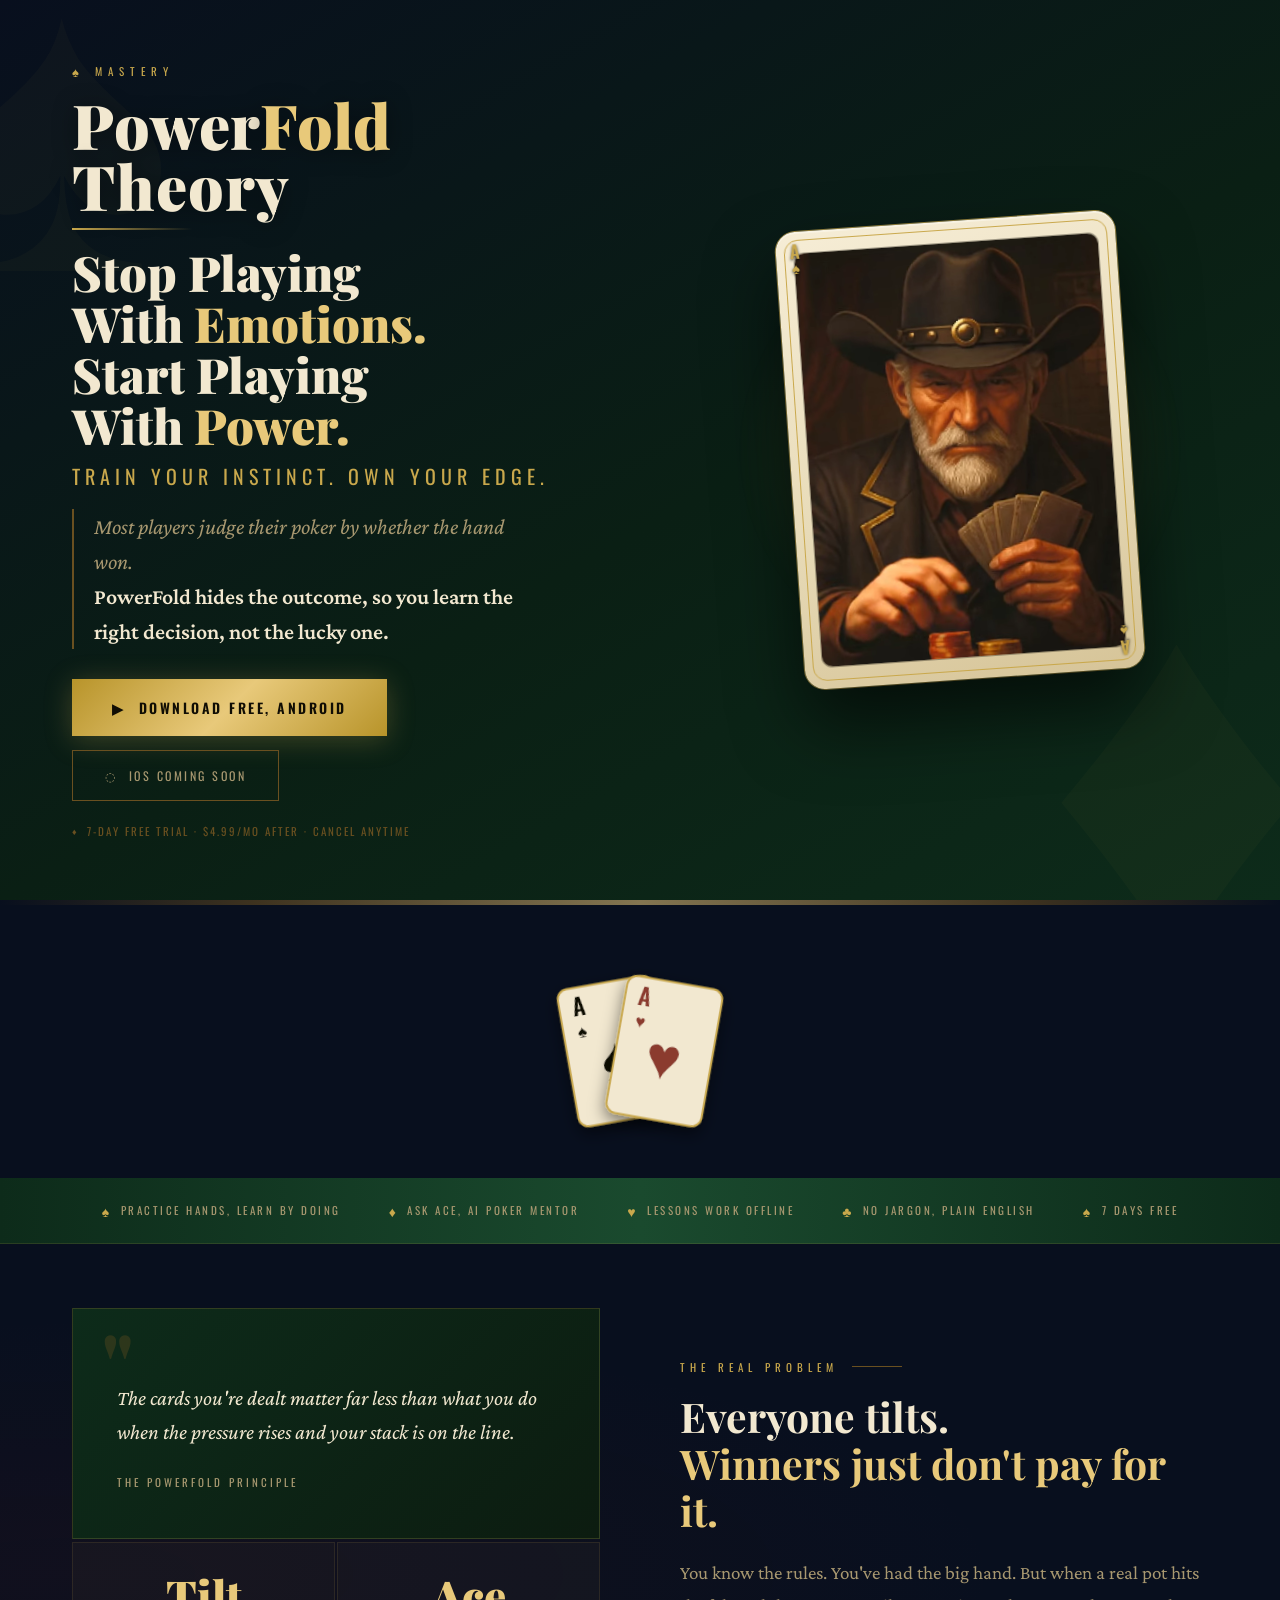
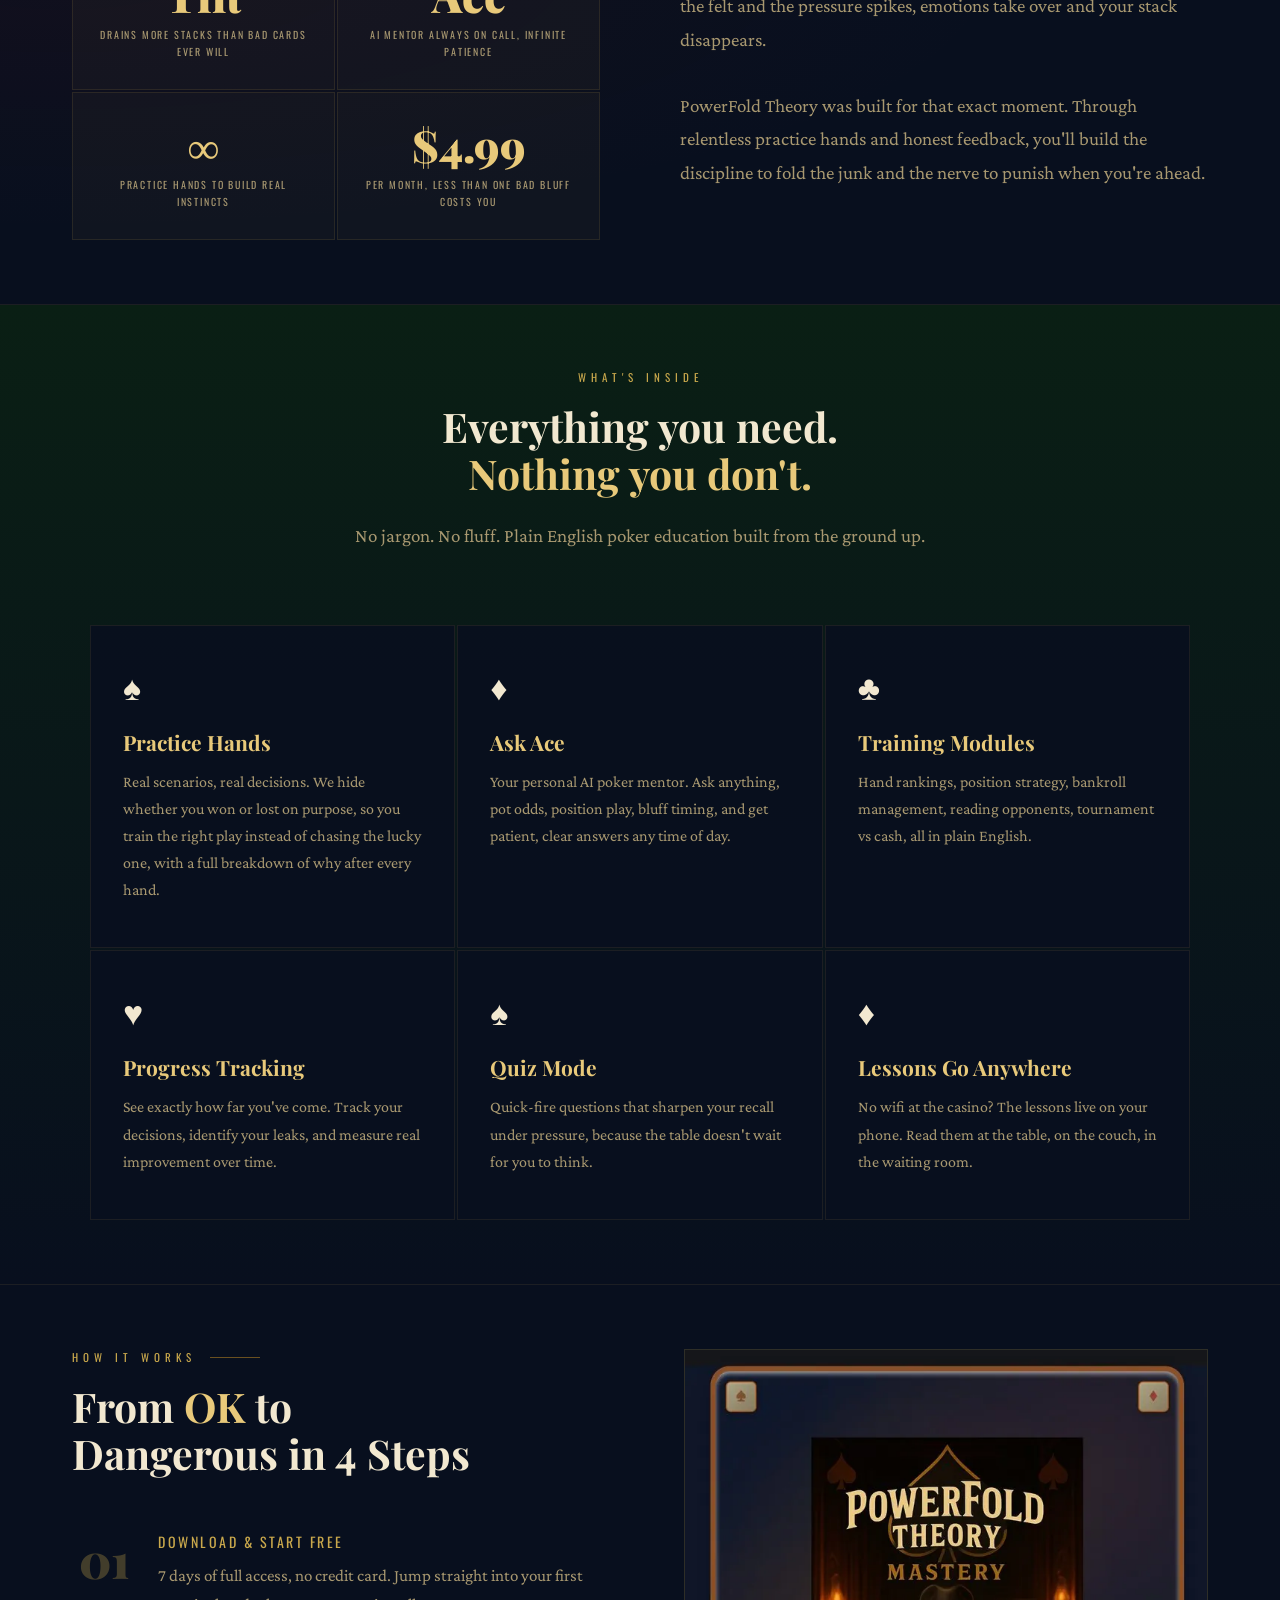
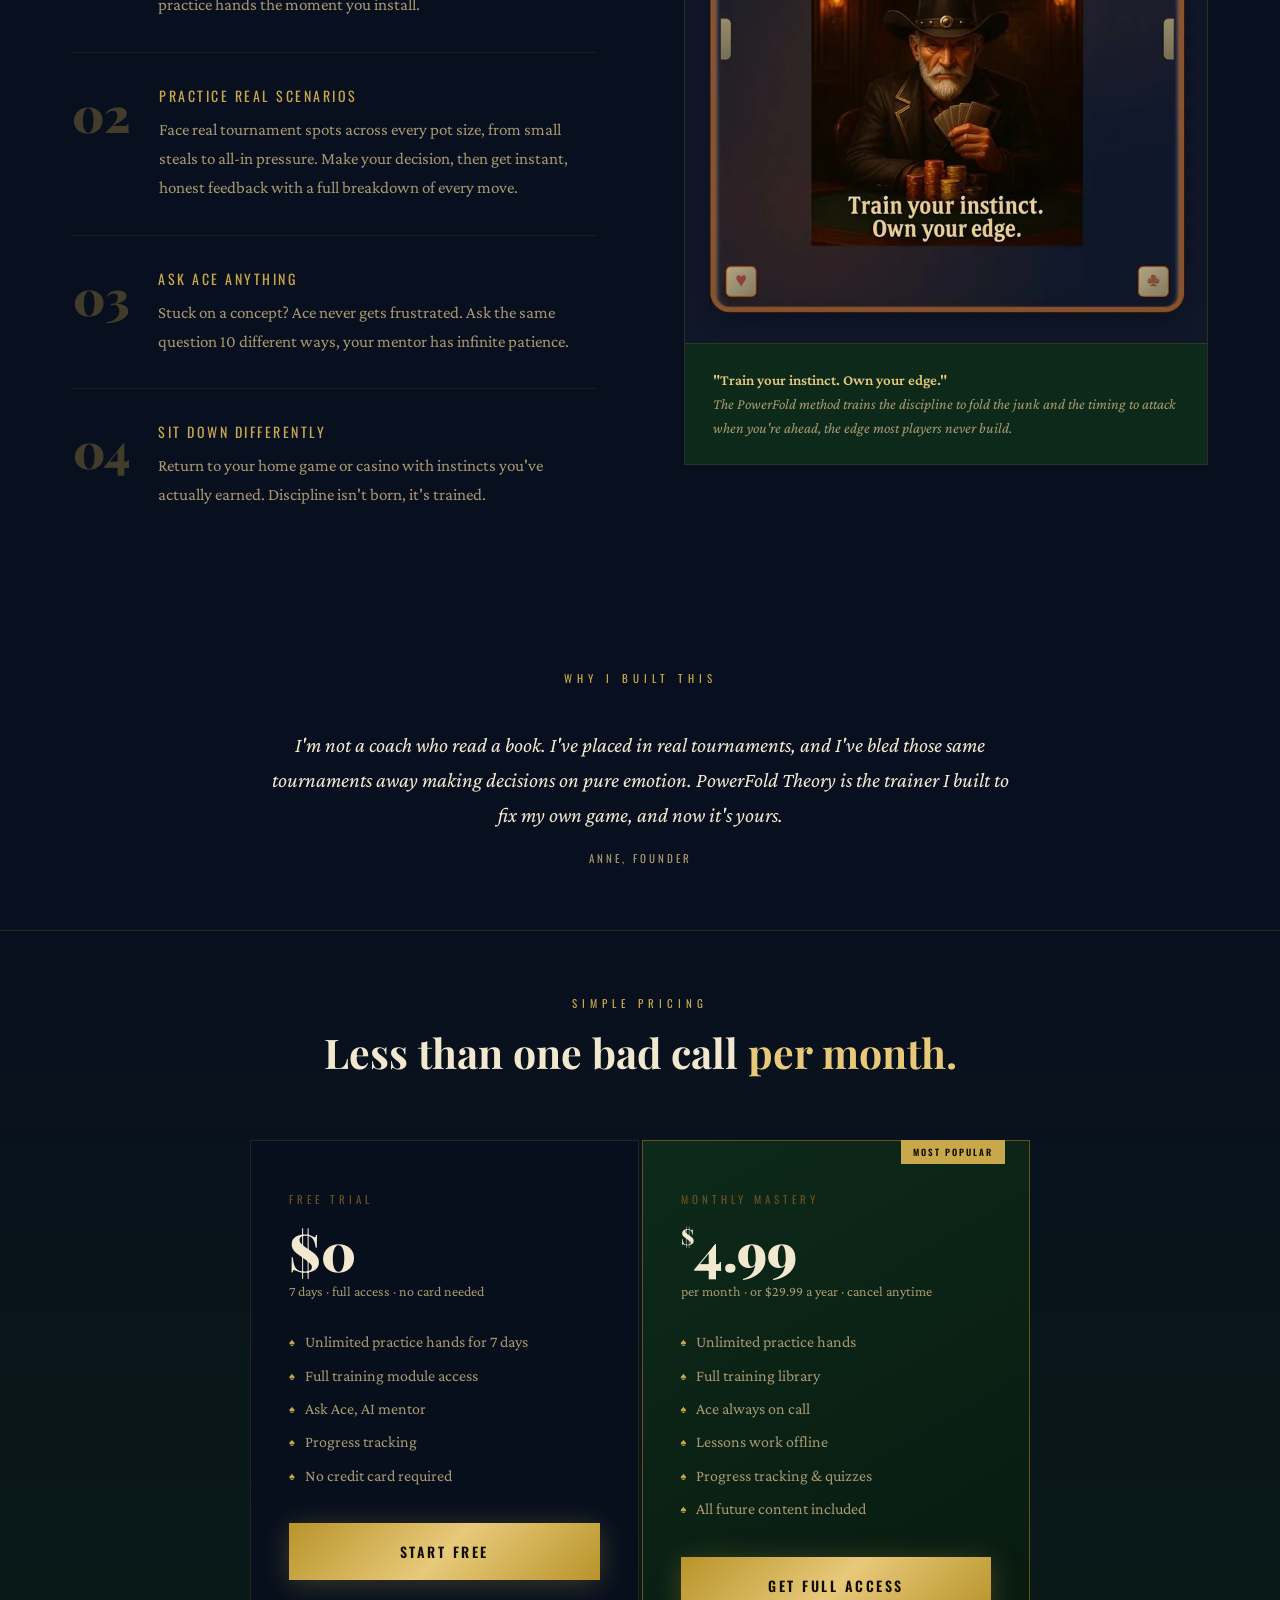
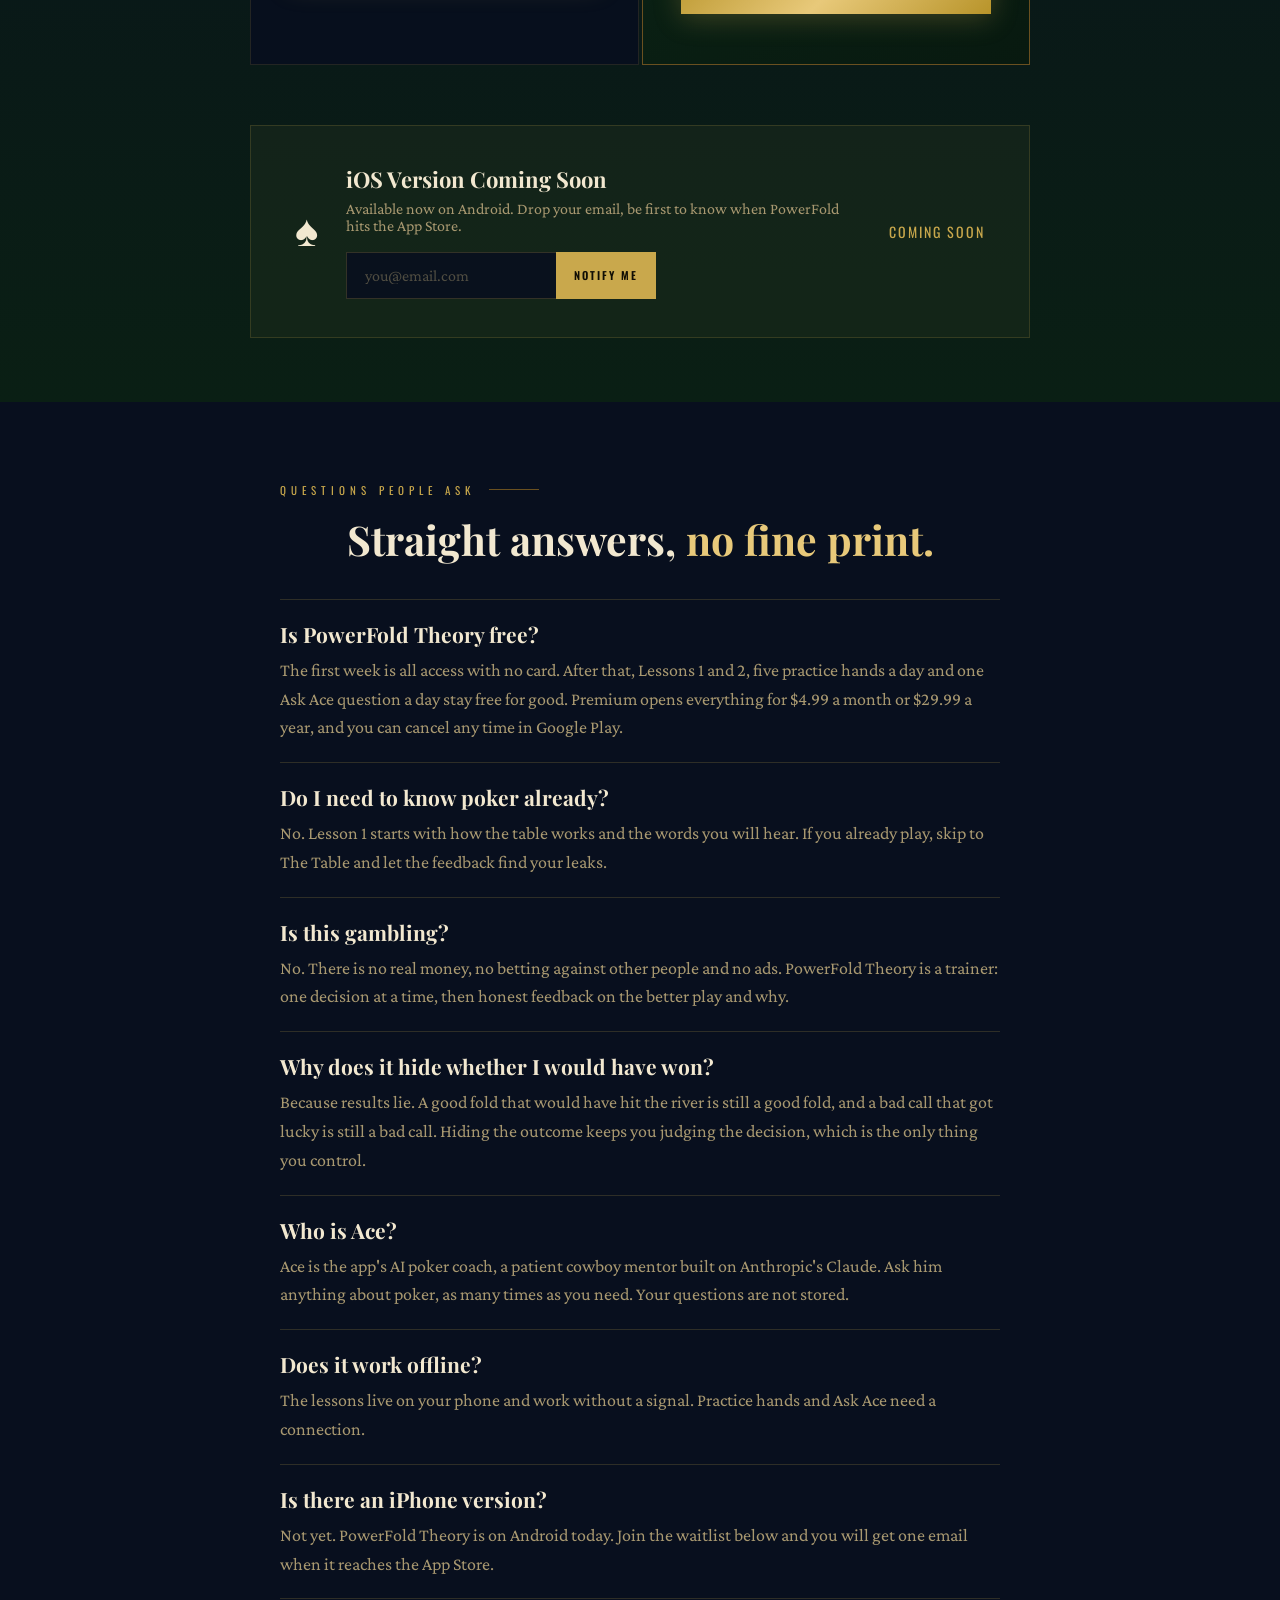
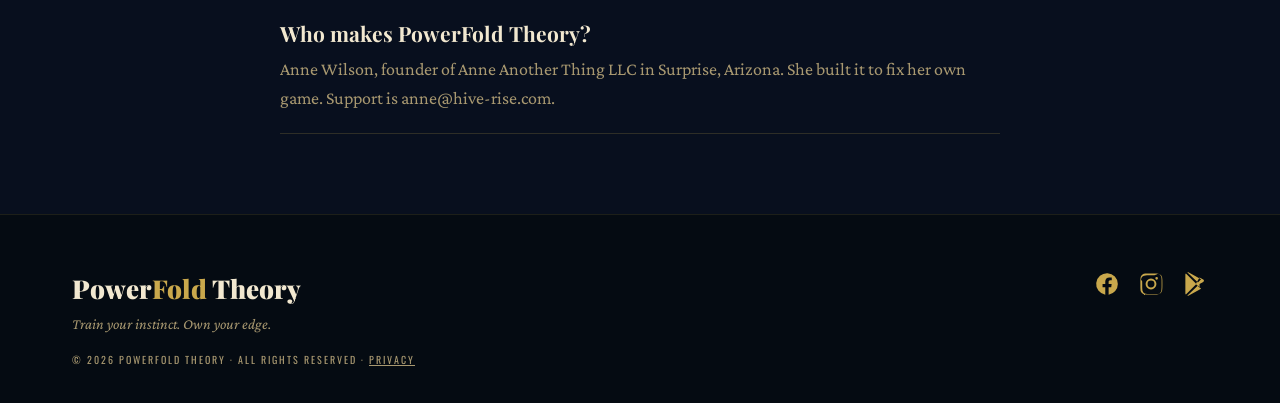
==== commit 2d0dce7c: "Landing: card pips in gold on the frame margin, no boxes Co-Authored-By: Claude Fable 5.1 <noreply@a" ====
--- a/index.html
+++ b/index.html
@@ -421,7 +421,7 @@
 .hero-card {
   position: relative;
   width: min(340px, 78%);
-  padding: 16px 16px 20px;
+  padding: 22px 18px;
   background: linear-gradient(165deg, #F6EDD6 0%, #E8DBB8 55%, #D6C498 100%);
   border-radius: 20px;
   box-shadow: 0 36px 70px rgba(0,0,0,0.6), 0 2px 0 rgba(255,255,255,0.35) inset, 0 0 0 1px rgba(201,168,76,0.75);
@@ -446,16 +446,16 @@
   position: absolute;
   font-family: 'Oswald', sans-serif;
   font-weight: 600;
-  font-size: 20px;
+  font-size: 18px;
   line-height: 0.95;
   color: var(--ink);
   text-align: center;
   pointer-events: none;
 }
-.hero-card .pip span { display: block; font-size: 16px; }
-.hero-card .pip.tl { top: 14px; left: 18px; }
-.hero-card .pip.br { bottom: 14px; right: 18px; transform: rotate(180deg); }
-.hero-card .pip.tl, .hero-card .pip.br { background: rgba(246,237,214,0.92); padding: 2px 4px; border-radius: 4px; }
+.hero-card .pip span { display: block; font-size: 15px; }
+.hero-card .pip.tl { top: 11px; left: 14px; }
+.hero-card .pip.br { bottom: 11px; right: 14px; transform: rotate(180deg); }
+.hero-card .pip.tl, .hero-card .pip.br { color: var(--gold); text-shadow: 0 1px 3px rgba(0,0,0,0.8); }
 /* Gold rule at hero bottom */
 .hero-rule {
   width: 100%;
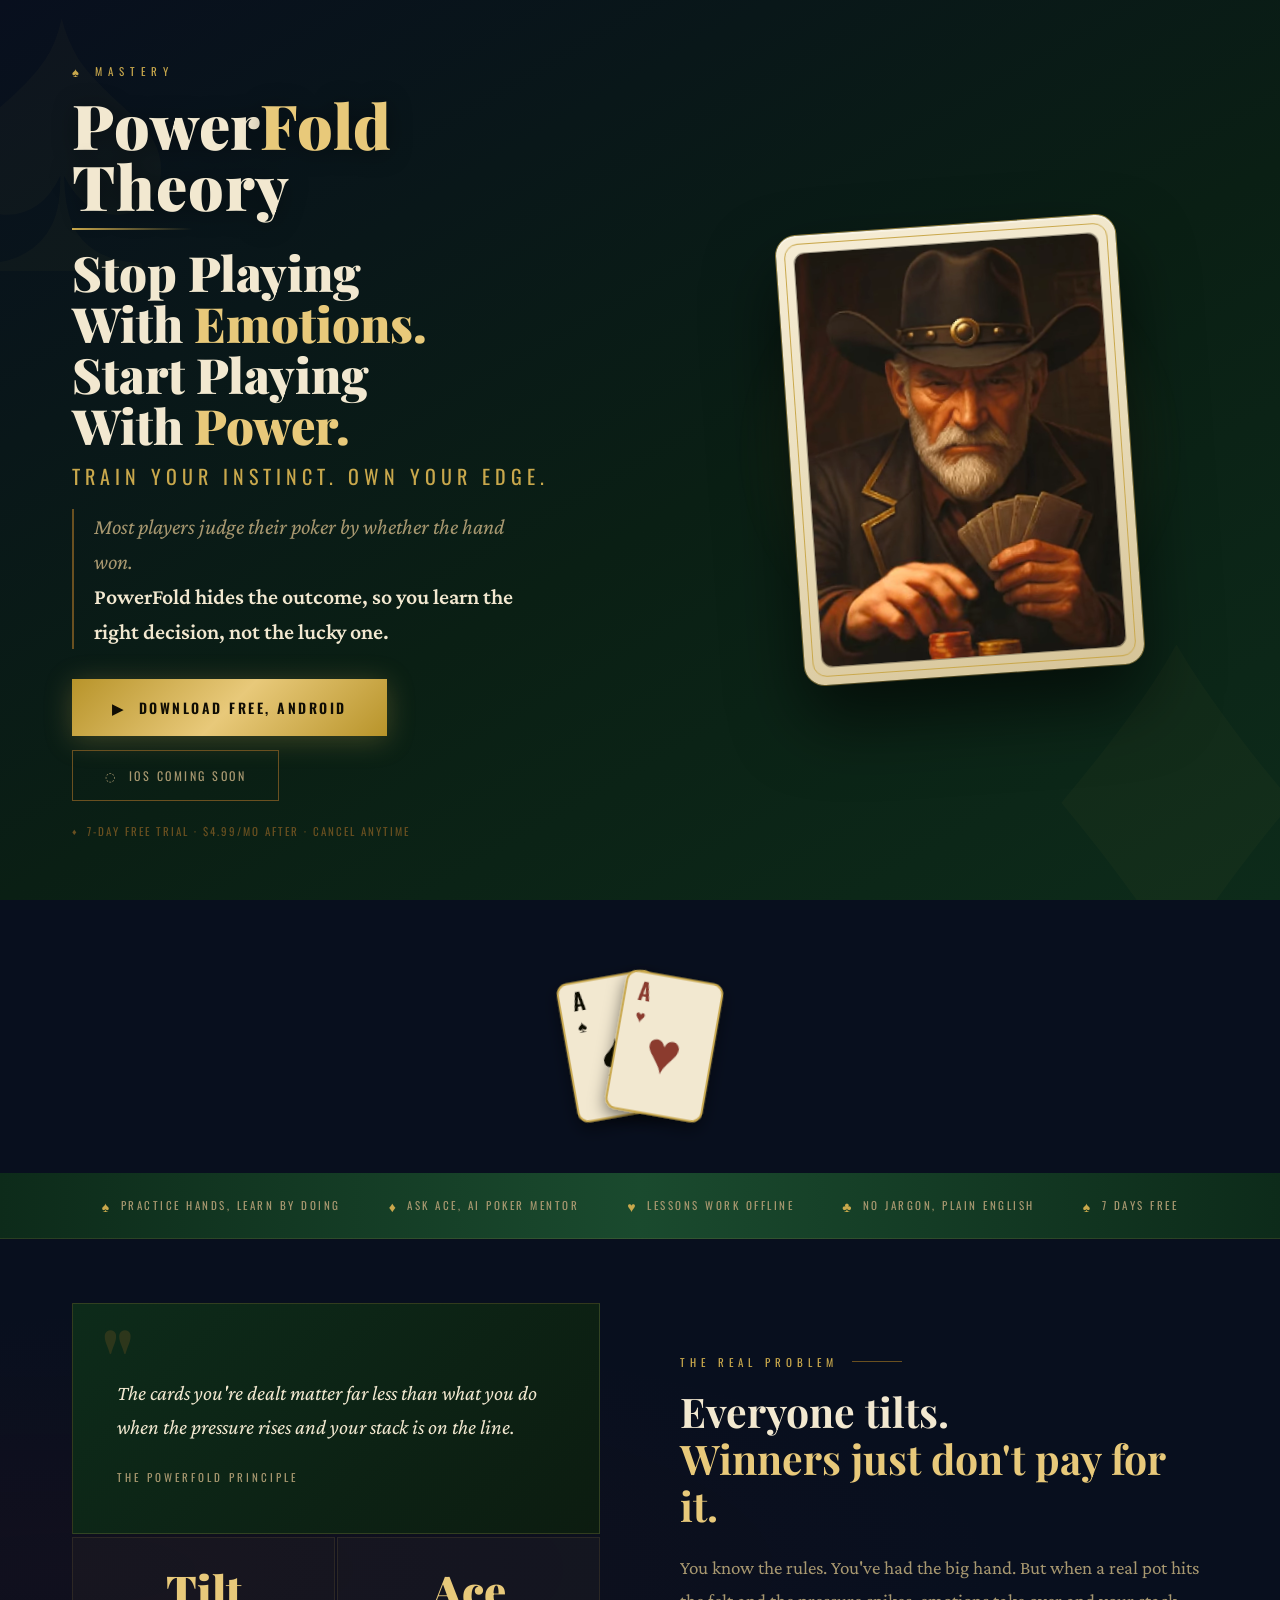
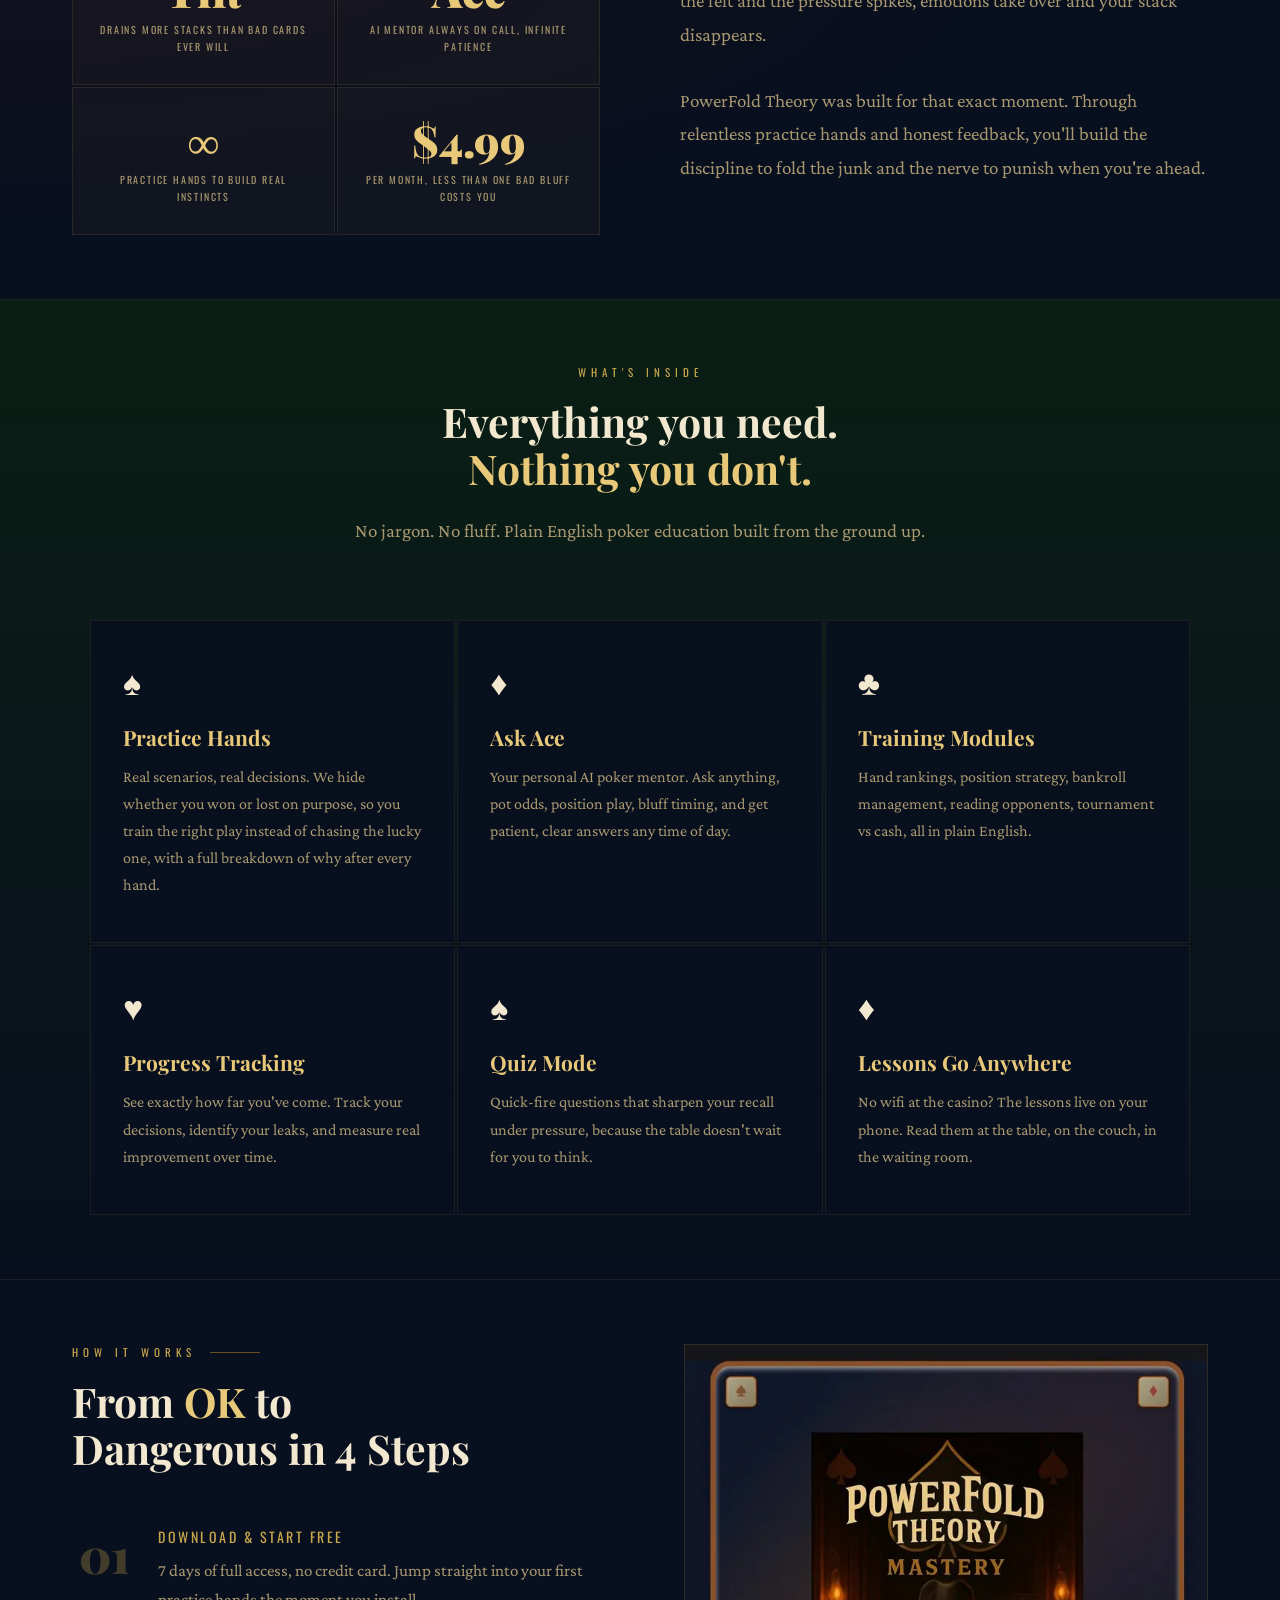
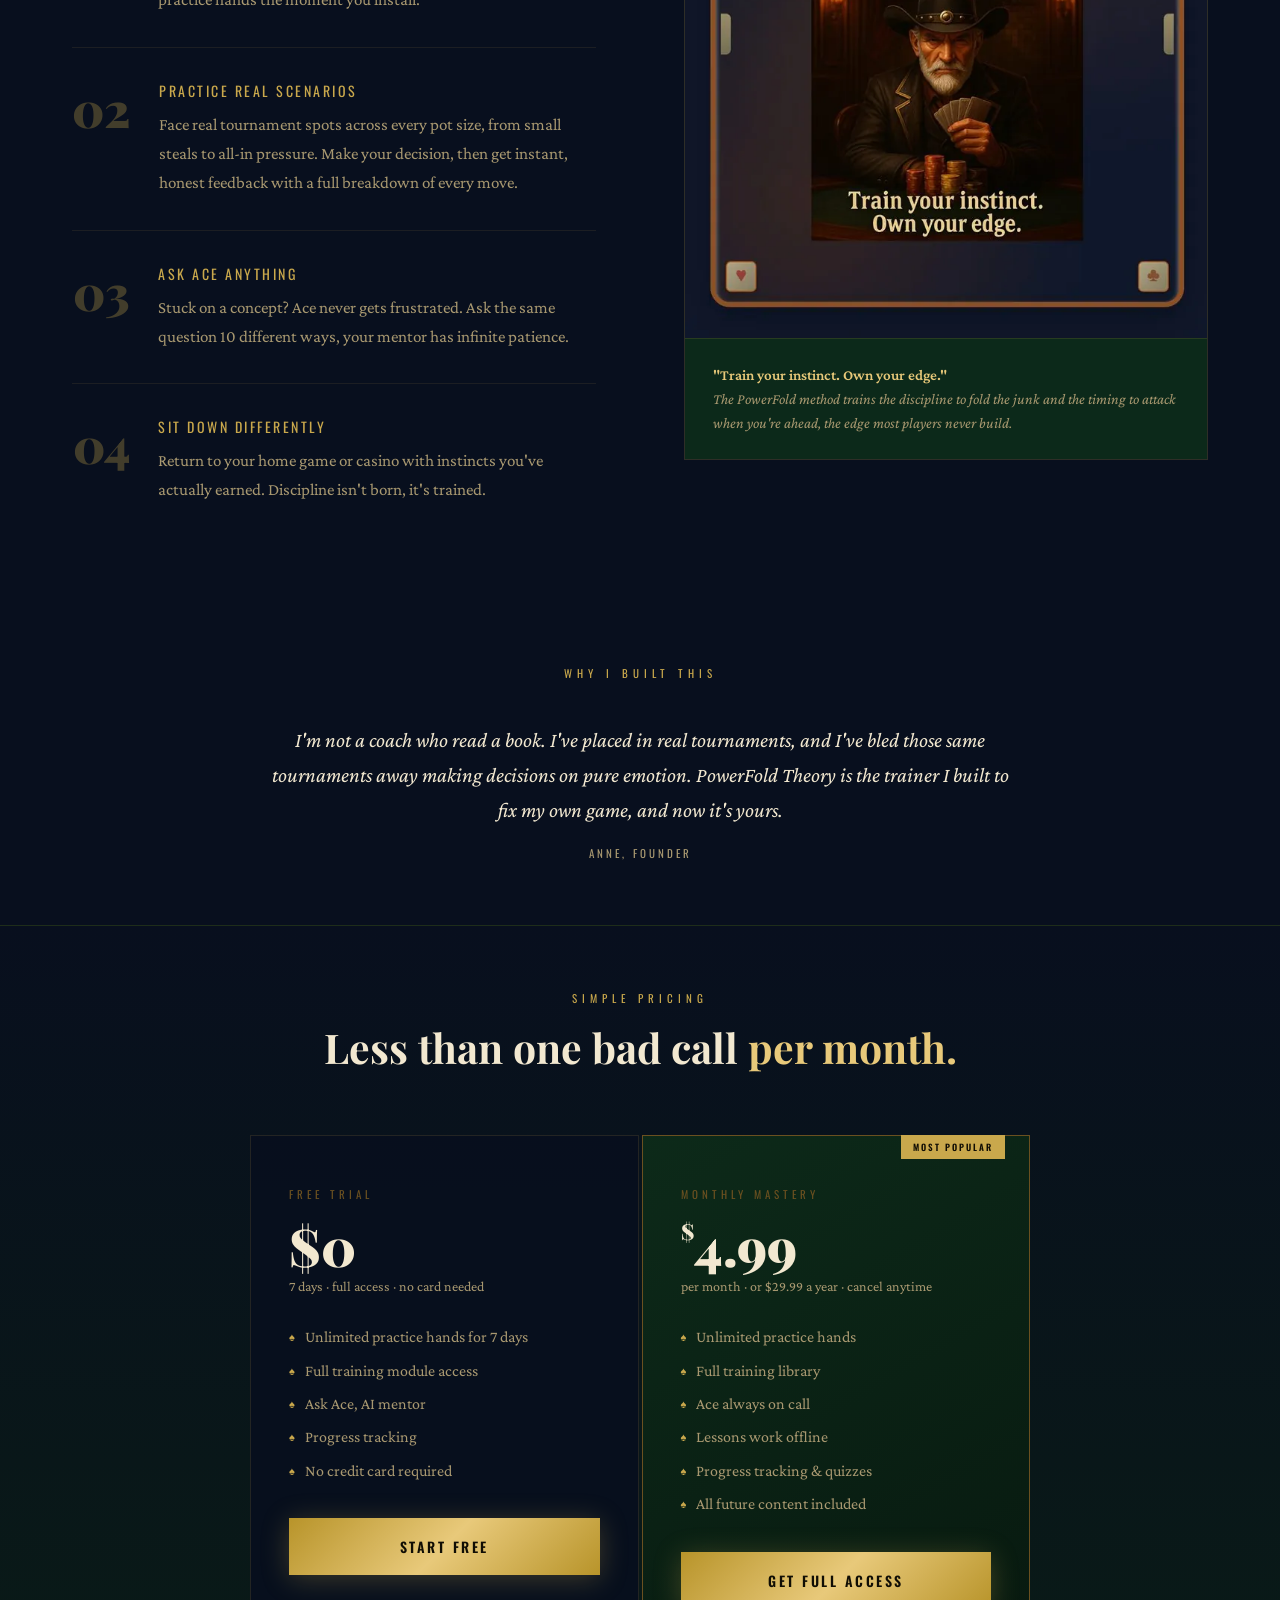
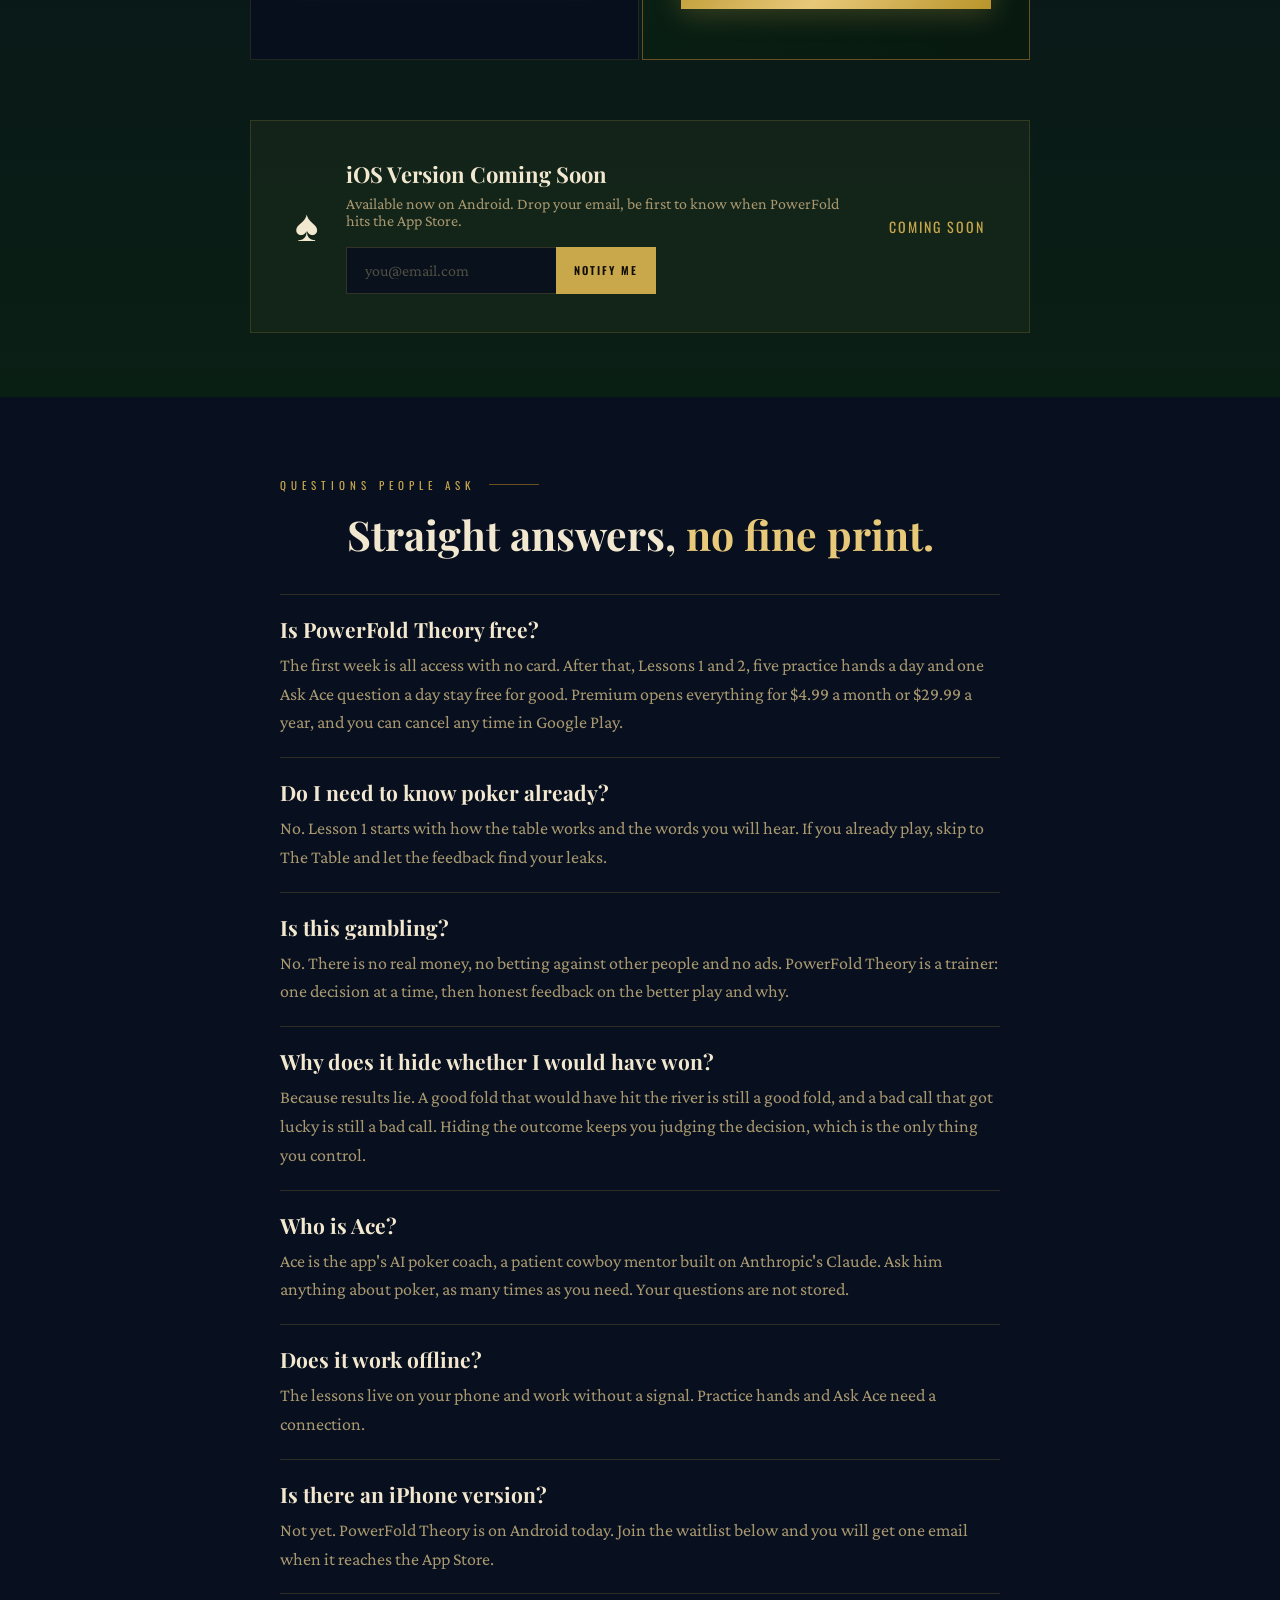
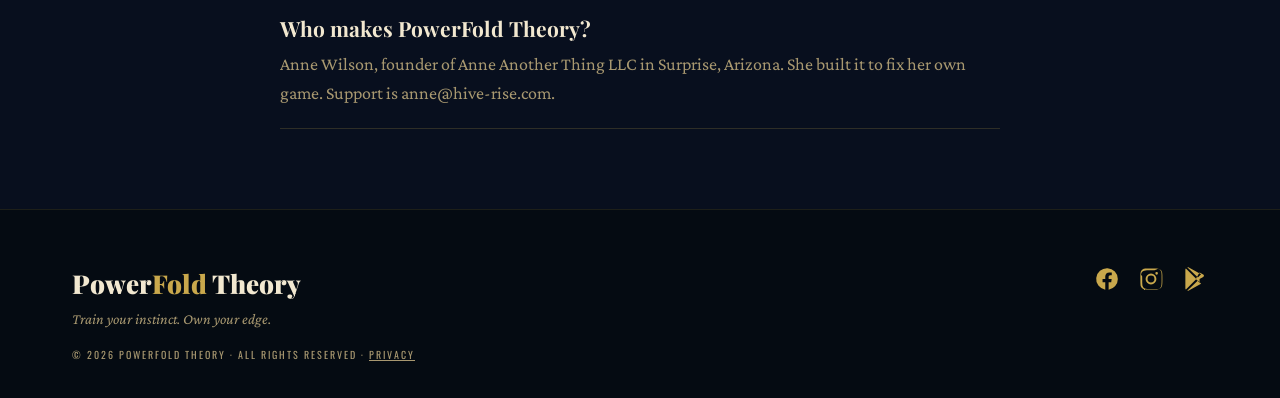
==== commit c723b2b0: "Landing: plain card frame, pips removed Co-Authored-By: Claude Fable 5.1 <noreply@anthropic.com>" ====
--- a/index.html
+++ b/index.html
@@ -421,7 +421,7 @@
 .hero-card {
   position: relative;
   width: min(340px, 78%);
-  padding: 22px 18px;
+  padding: 18px;
   background: linear-gradient(165deg, #F6EDD6 0%, #E8DBB8 55%, #D6C498 100%);
   border-radius: 20px;
   box-shadow: 0 36px 70px rgba(0,0,0,0.6), 0 2px 0 rgba(255,255,255,0.35) inset, 0 0 0 1px rgba(201,168,76,0.75);
@@ -442,7 +442,6 @@
   border-radius: 10px;
   box-shadow: 0 0 0 1px rgba(16,13,4,0.35);
 }
-.hero-card .pip {
   position: absolute;
   font-family: 'Oswald', sans-serif;
   font-weight: 600;
@@ -452,10 +451,6 @@
   text-align: center;
   pointer-events: none;
 }
-.hero-card .pip span { display: block; font-size: 15px; }
-.hero-card .pip.tl { top: 11px; left: 14px; }
-.hero-card .pip.br { bottom: 11px; right: 14px; transform: rotate(180deg); }
-.hero-card .pip.tl, .hero-card .pip.br { color: var(--gold); text-shadow: 0 1px 3px rgba(0,0,0,0.8); }
 /* Gold rule at hero bottom */
 .hero-rule {
   width: 100%;
@@ -990,13 +985,11 @@
   </div>
   <div class="hero-image">
     <div class="hero-card">
-      <div class="pip tl" aria-hidden="true">A<span>&#9824;</span></div>
       <video class="hero-video" autoplay muted loop playsinline preload="auto" poster="/hero-smoke.webp" width="720" height="980" aria-label="Ace, the PowerFold coach, blowing smoke off a card at the table">
         <source src="/hero-smoke.webm" type="video/webm">
         <source src="/hero-smoke.mp4" type="video/mp4">
         <img src="/hero-smoke.webp" alt="Ace, the PowerFold coach, blowing smoke off a card at the table" width="720" height="980" />
       </video>
-      <div class="pip br" aria-hidden="true">A<span>&#9824;</span></div>
     </div>
     <script>(function(){var v=document.querySelector(".hero-video");if(v&&matchMedia("(prefers-reduced-motion: reduce)").matches){v.removeAttribute("autoplay");v.pause();}})();</script>
   </div>
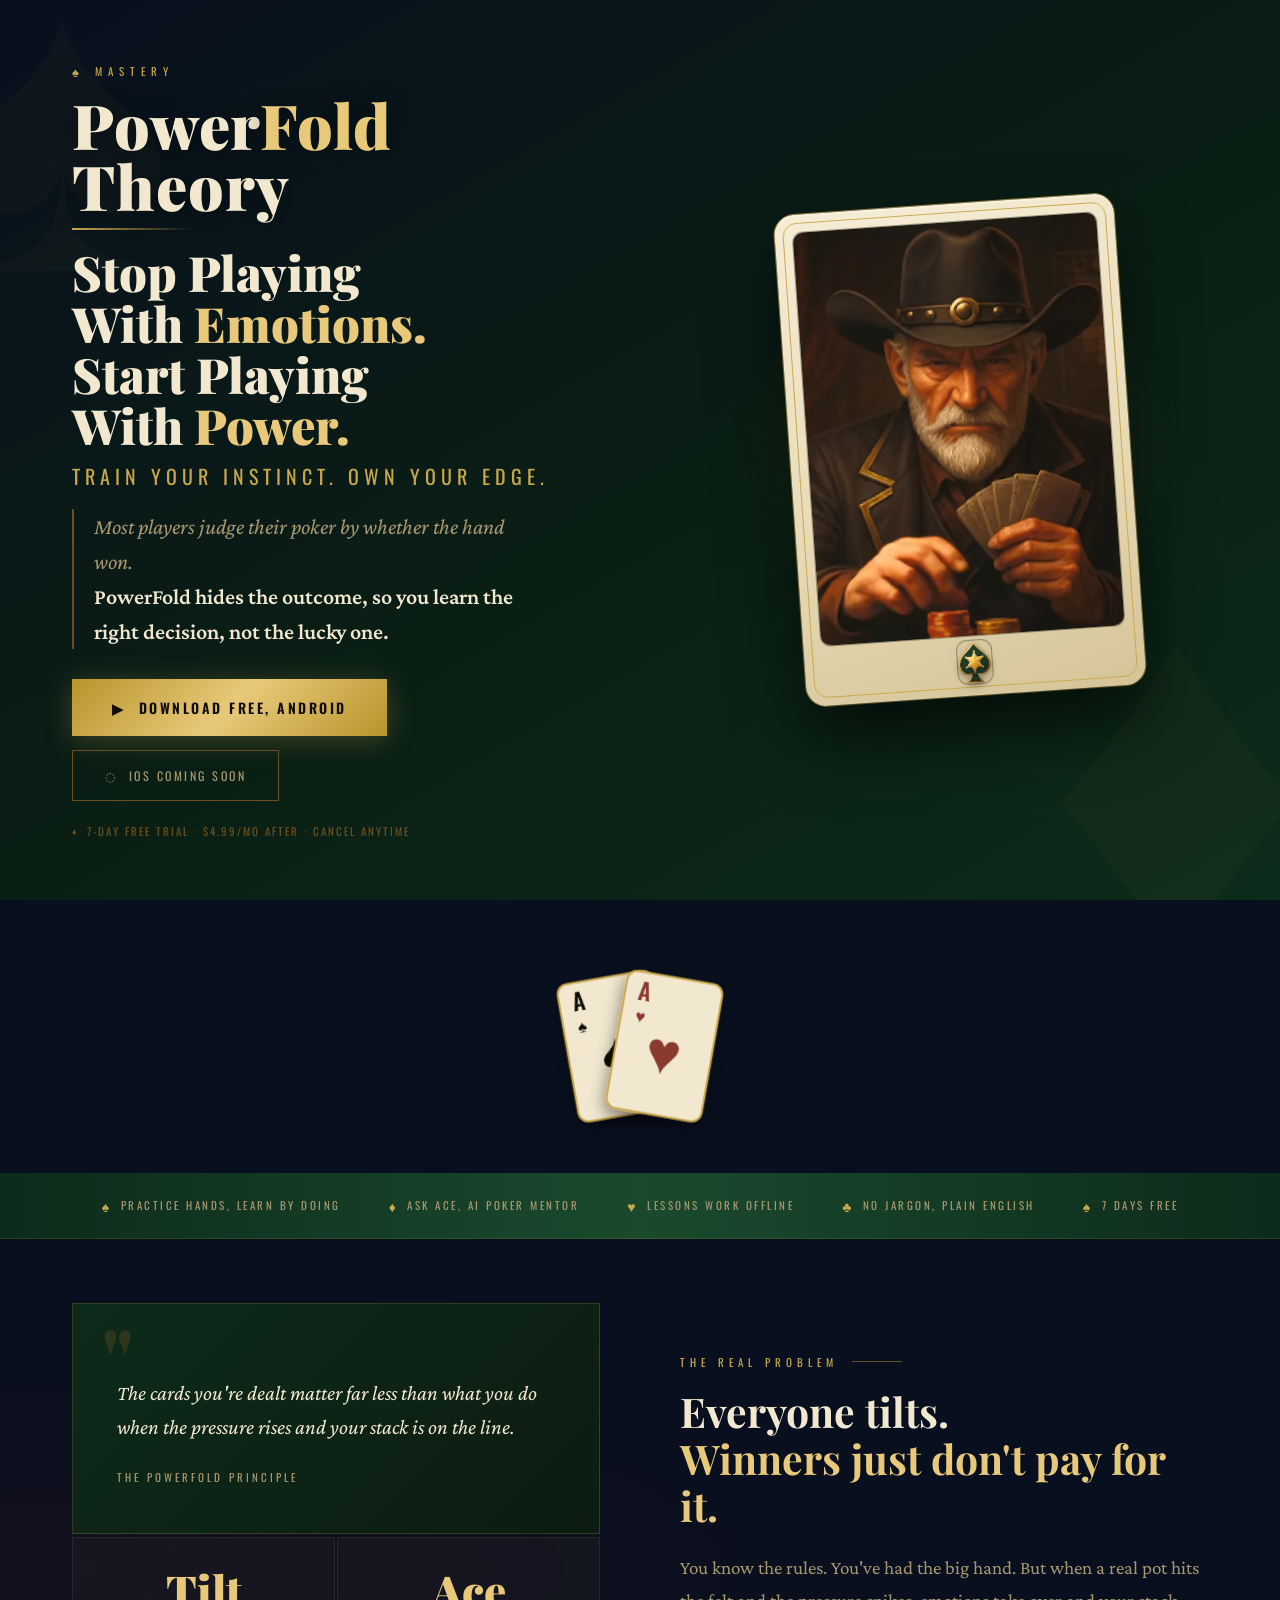
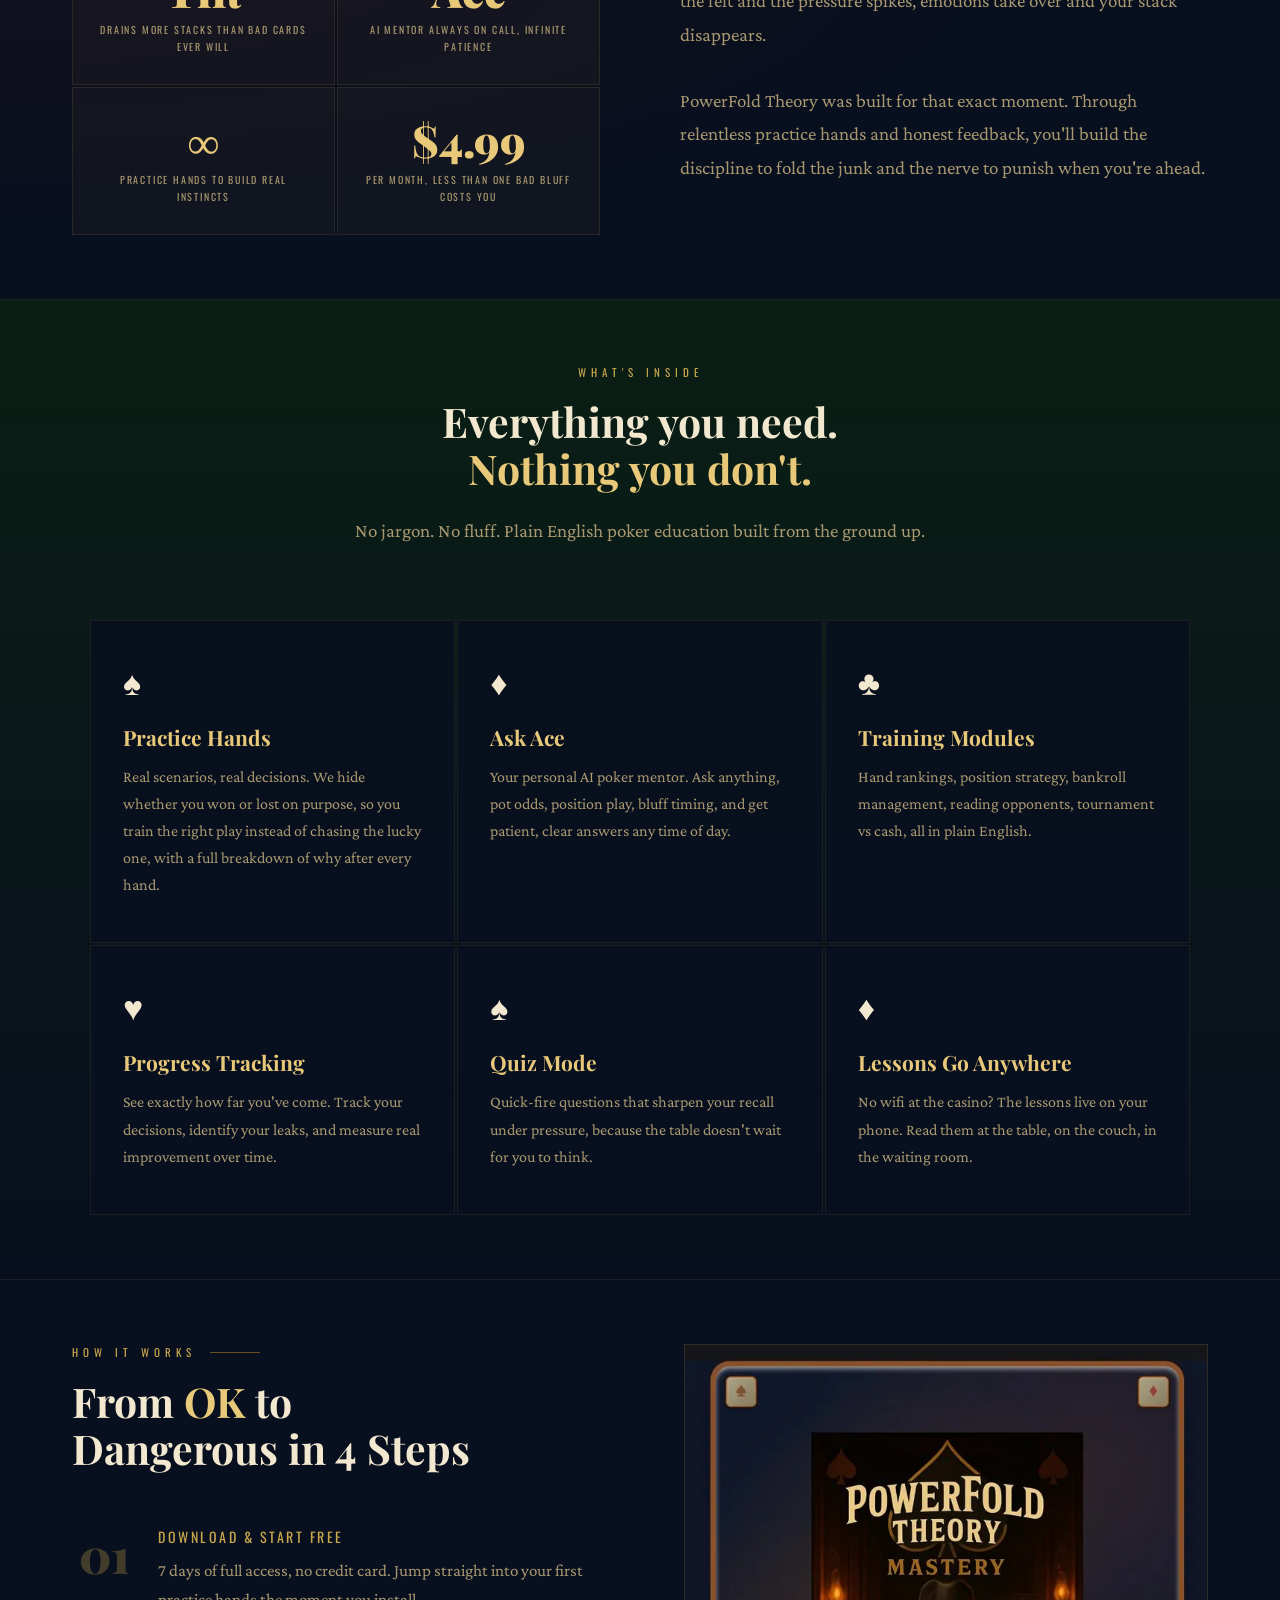
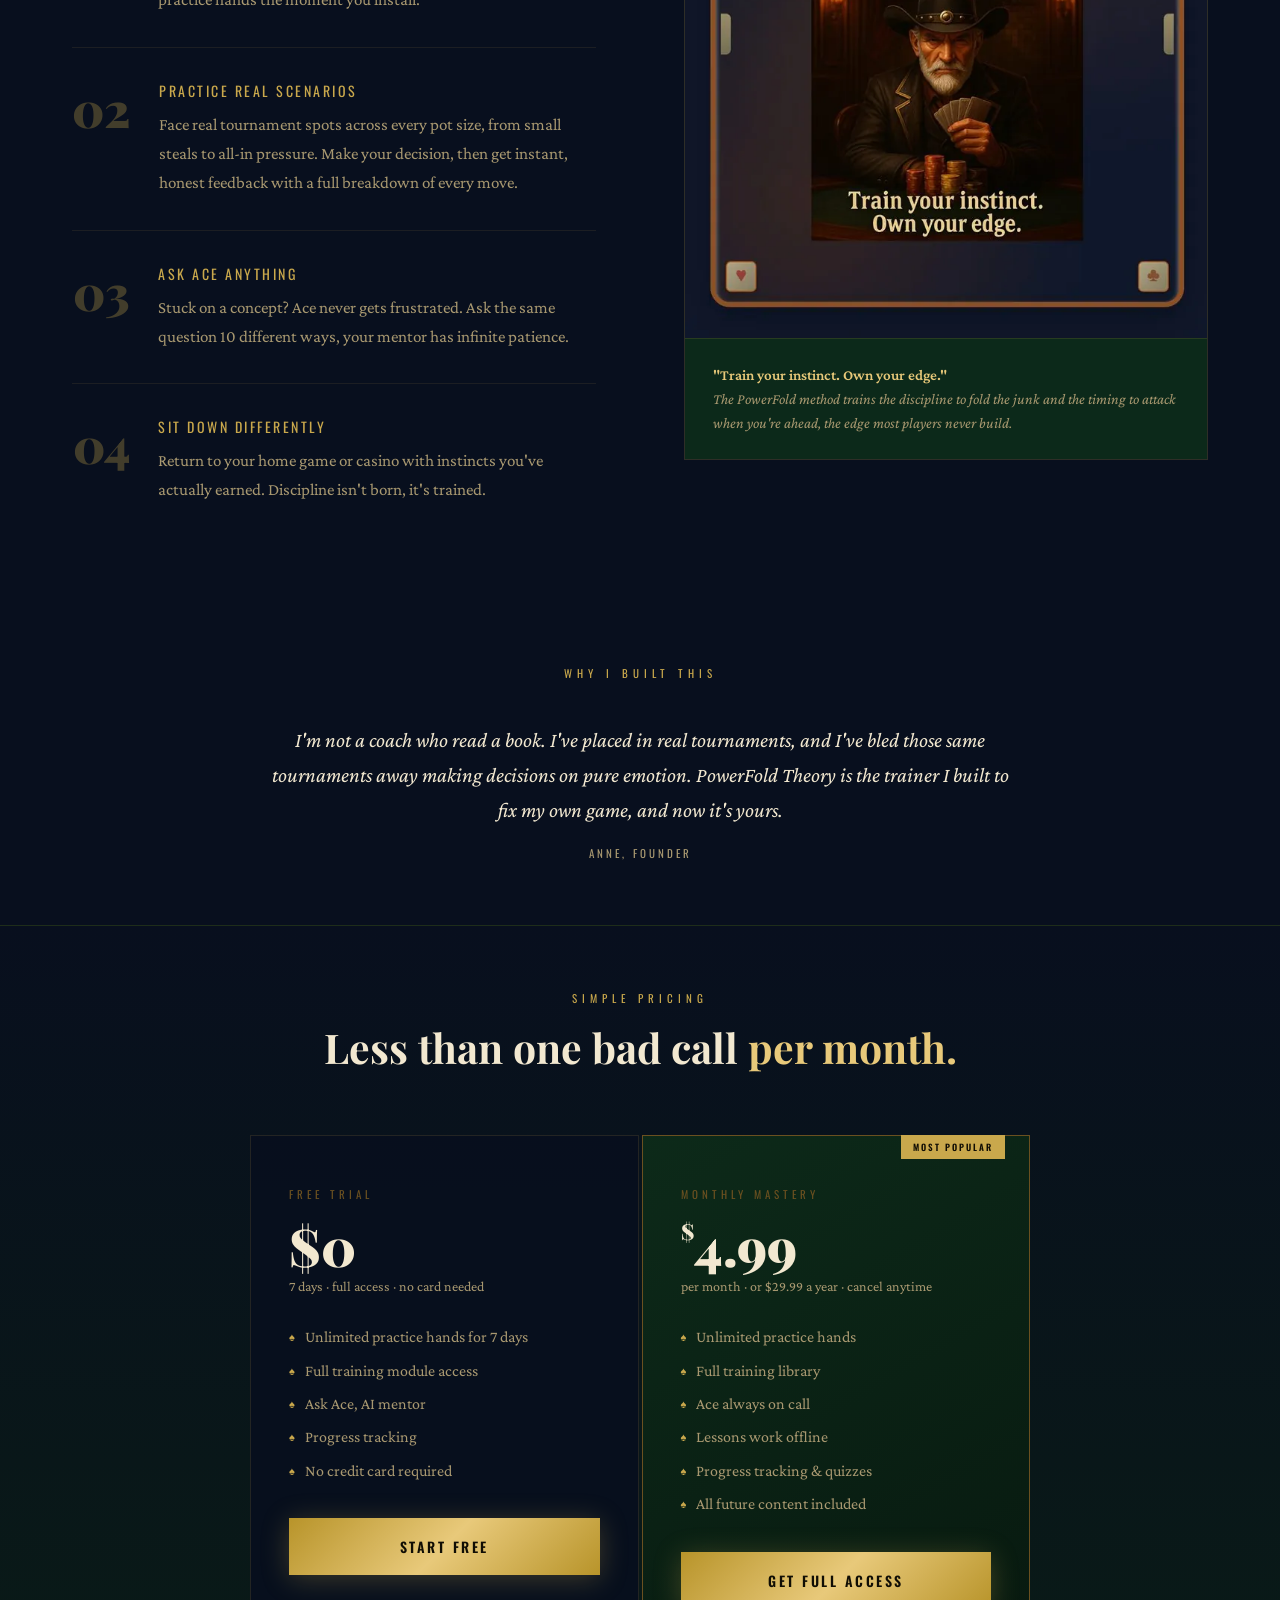
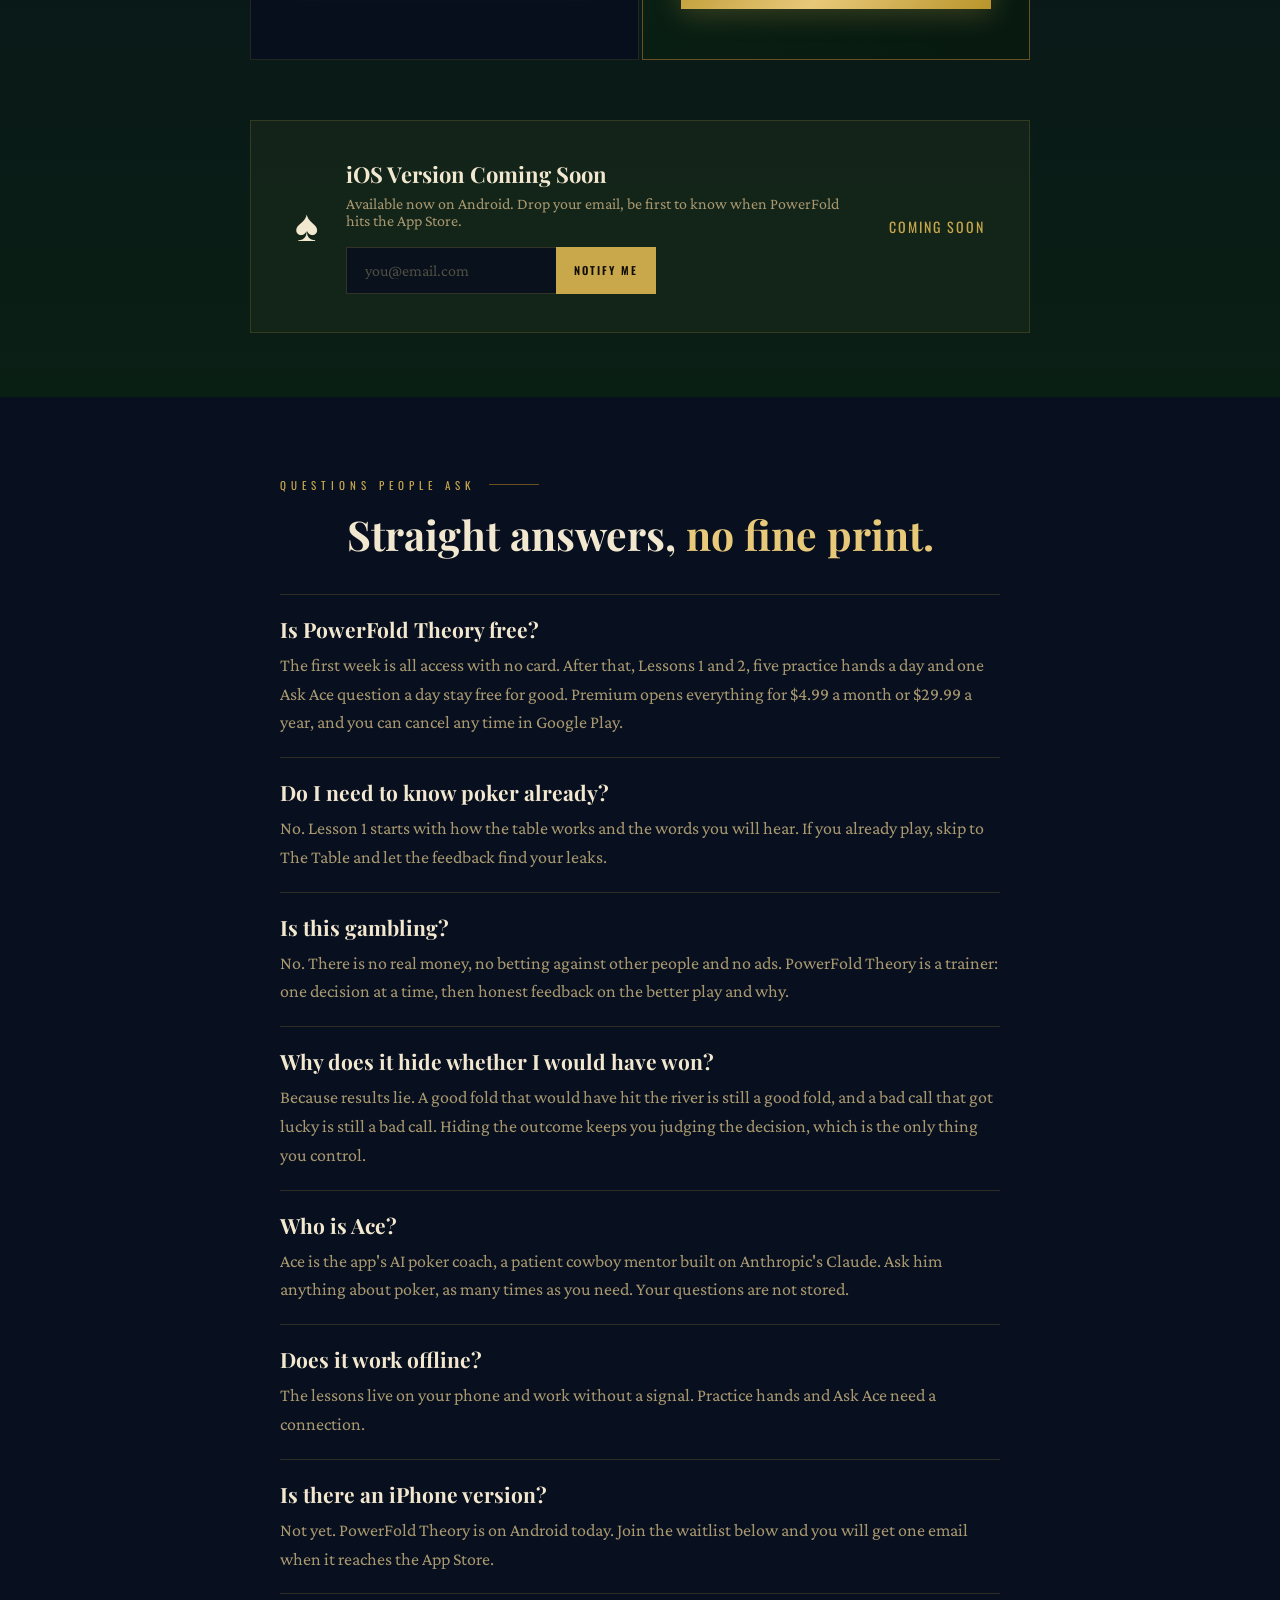
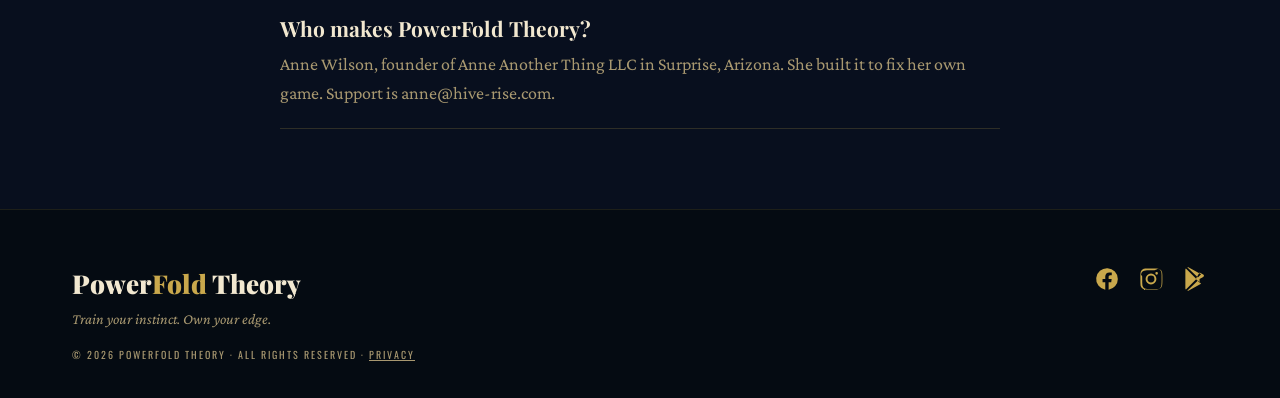
==== commit ed49a5b7: "Landing: sheriff-star badge on the card, tighter phone spacing The app icon sits centered in the car" ====
--- a/index.html
+++ b/index.html
@@ -421,7 +421,7 @@
 .hero-card {
   position: relative;
   width: min(340px, 78%);
-  padding: 18px;
+  padding: 18px 18px 60px;
   background: linear-gradient(165deg, #F6EDD6 0%, #E8DBB8 55%, #D6C498 100%);
   border-radius: 20px;
   box-shadow: 0 36px 70px rgba(0,0,0,0.6), 0 2px 0 rgba(255,255,255,0.35) inset, 0 0 0 1px rgba(201,168,76,0.75);
@@ -433,6 +433,16 @@
   inset: 8px;
   border: 1.5px solid var(--gold);
   border-radius: 14px;
+  pointer-events: none;
+}
+.hero-card .star {
+  position: absolute;
+  left: 50%;
+  bottom: 12px;
+  width: 34px;
+  height: auto;
+  transform: translateX(-50%);
+  filter: drop-shadow(0 2px 3px rgba(0,0,0,0.35));
   pointer-events: none;
 }
 .hero-card video, .hero-card img {
@@ -922,8 +932,10 @@
 /* -- RESPONSIVE -- */
 @media (max-width: 960px) {
   .hero { grid-template-columns: 1fr; }
-  .hero-image { min-height: 0; padding: 12px 28px 64px; }
+  .hero { min-height: 0; align-content: start; }
+  .hero-image { min-height: 0; padding: 8px 28px 40px; }
   .hero-card { width: min(280px, 76%); }
+  .card-fan { display: none; }
   .hero-text { padding: 60px 28px 52px; }
   .section { padding: 72px 28px; }
   .truth { grid-template-columns: 1fr; gap: 40px; }
@@ -990,6 +1002,7 @@
         <source src="/hero-smoke.mp4" type="video/mp4">
         <img src="/hero-smoke.webp" alt="Ace, the PowerFold coach, blowing smoke off a card at the table" width="720" height="980" />
       </video>
+      <img class="star" src="/card-star.webp" alt="" width="34" height="42" aria-hidden="true" />
     </div>
     <script>(function(){var v=document.querySelector(".hero-video");if(v&&matchMedia("(prefers-reduced-motion: reduce)").matches){v.removeAttribute("autoplay");v.pause();}})();</script>
   </div>
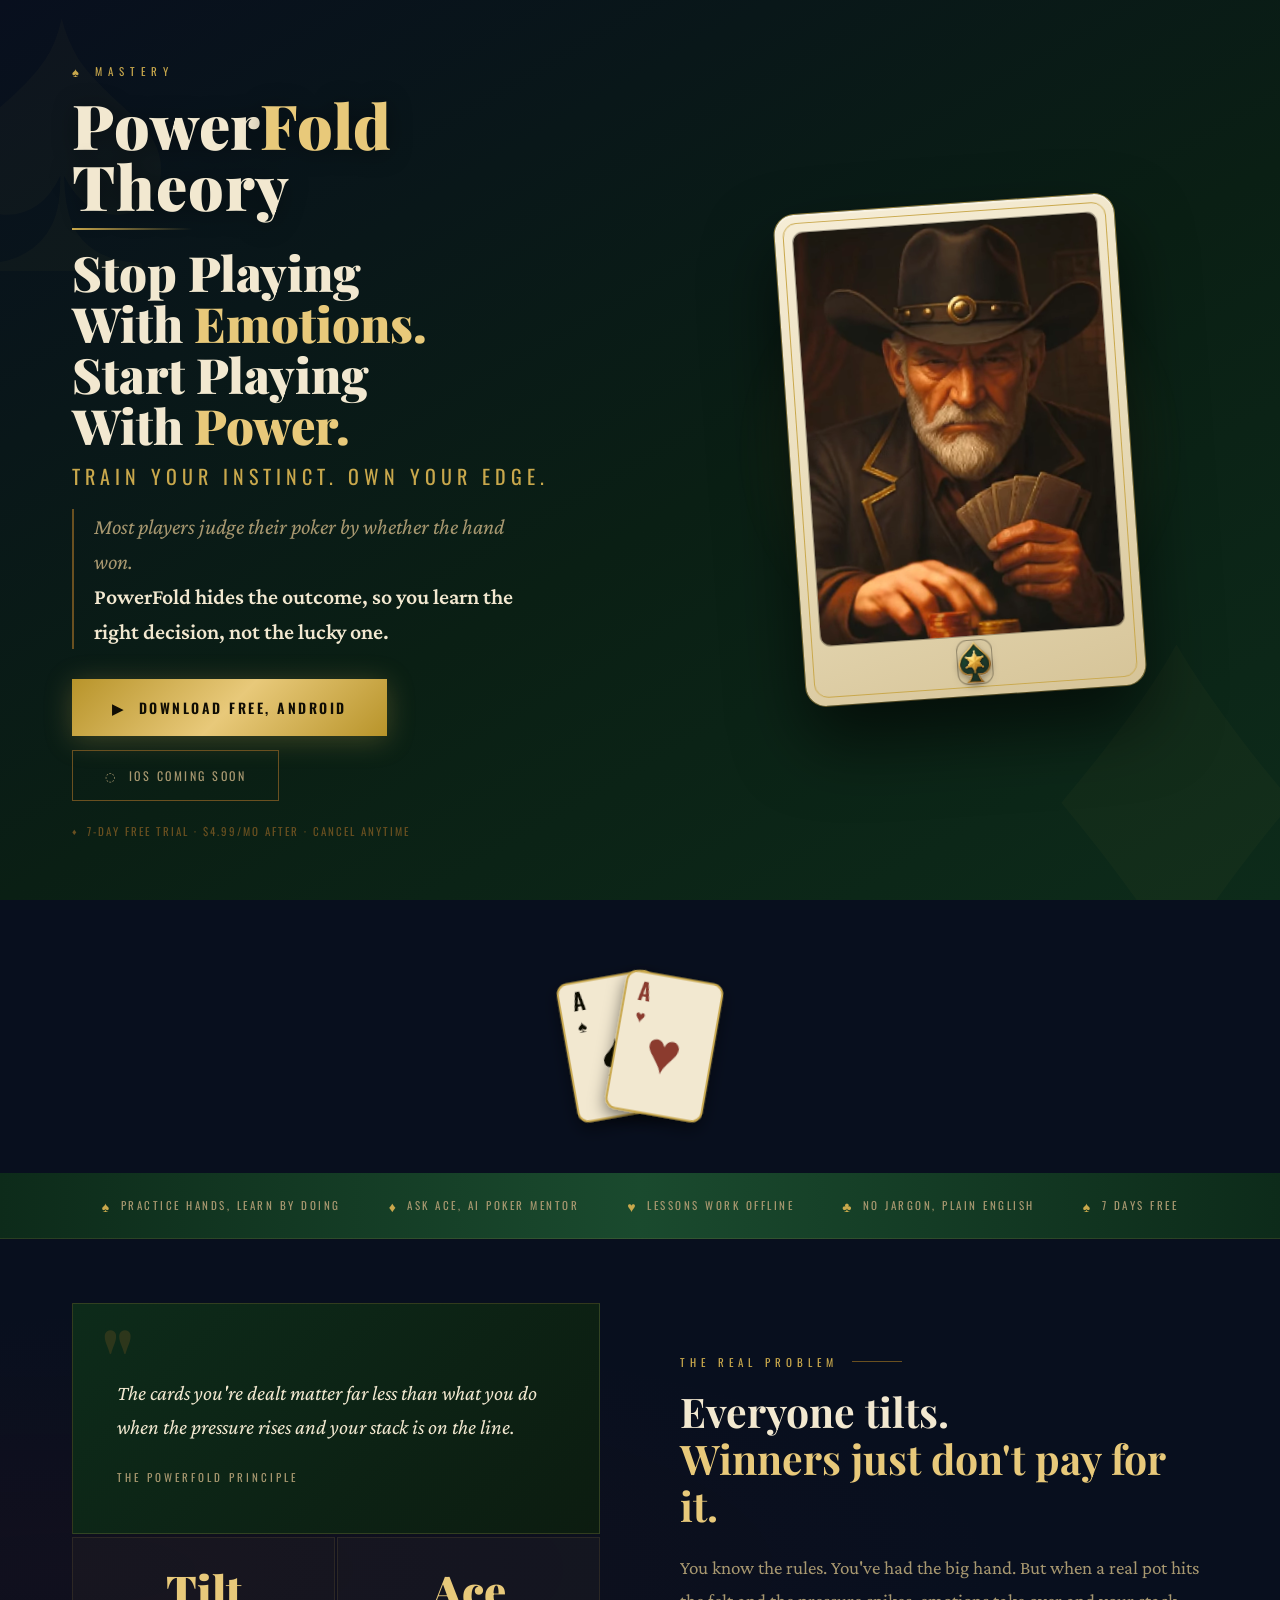
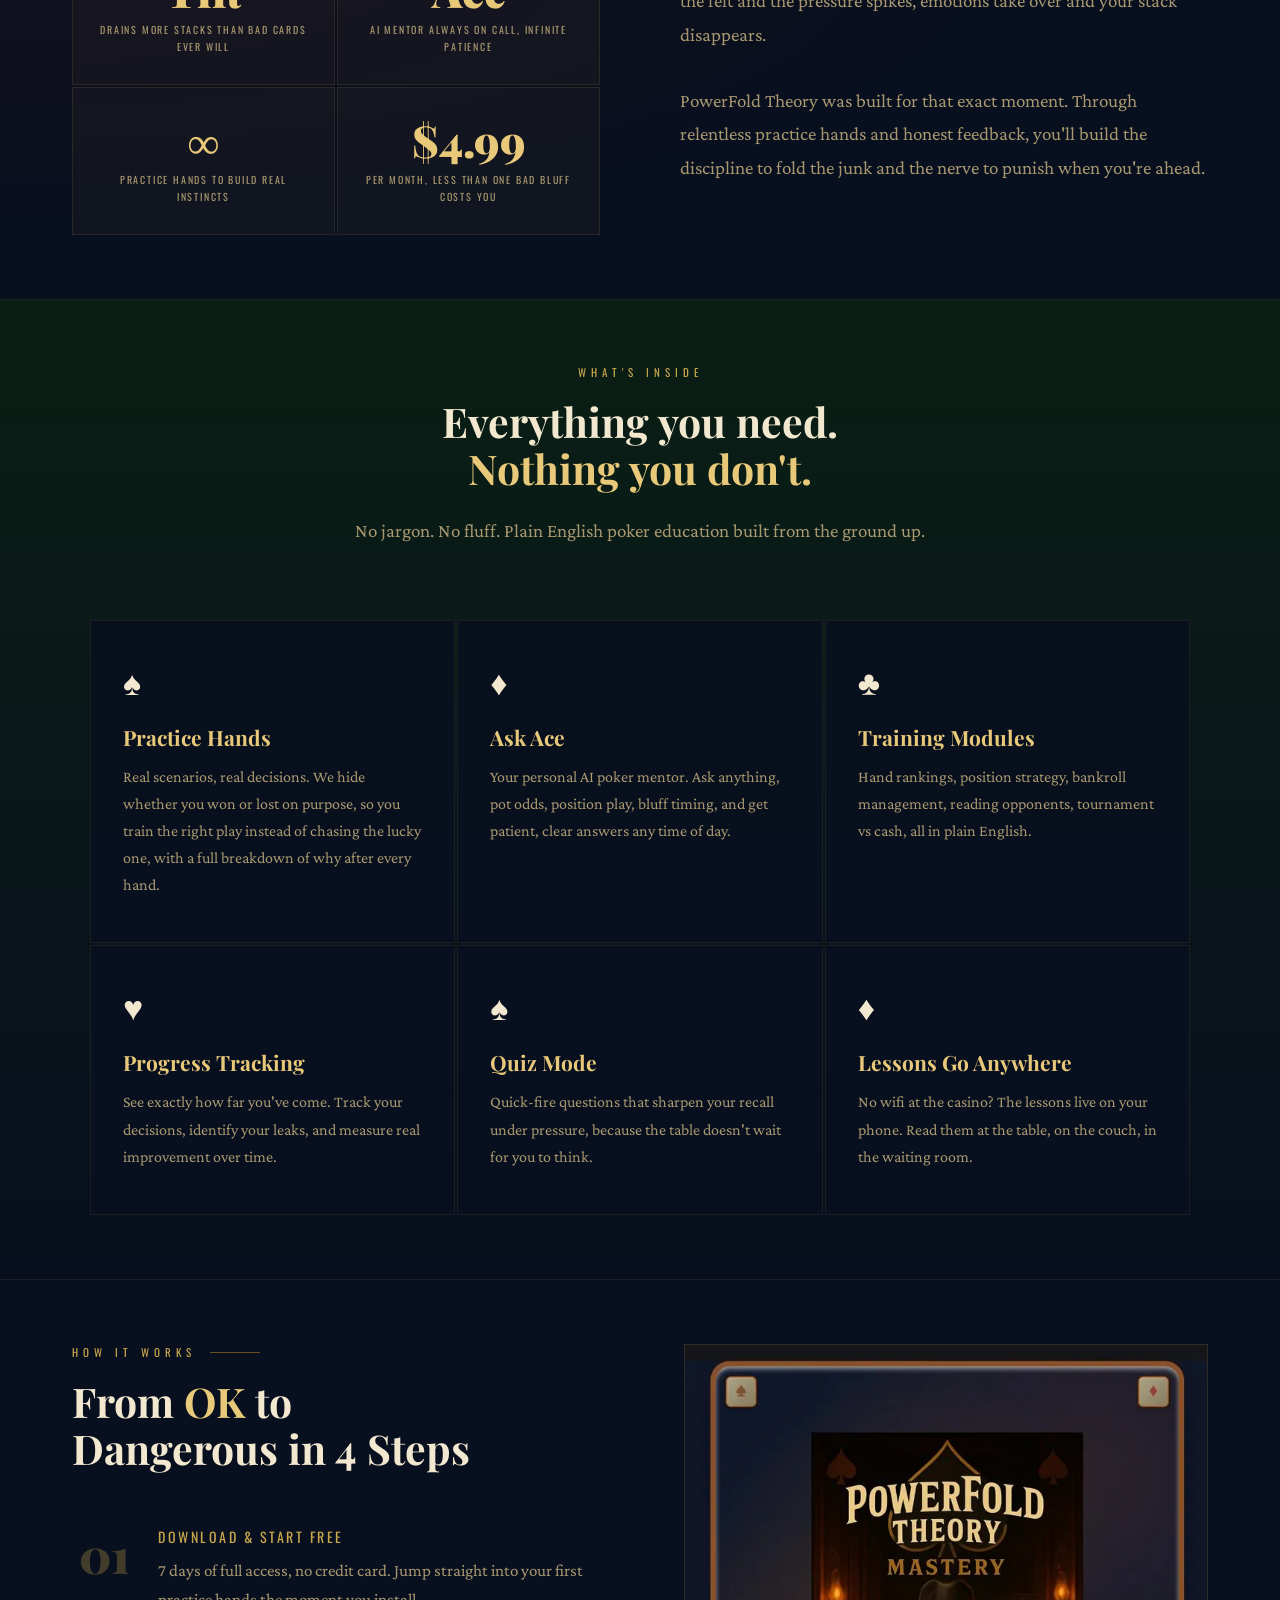
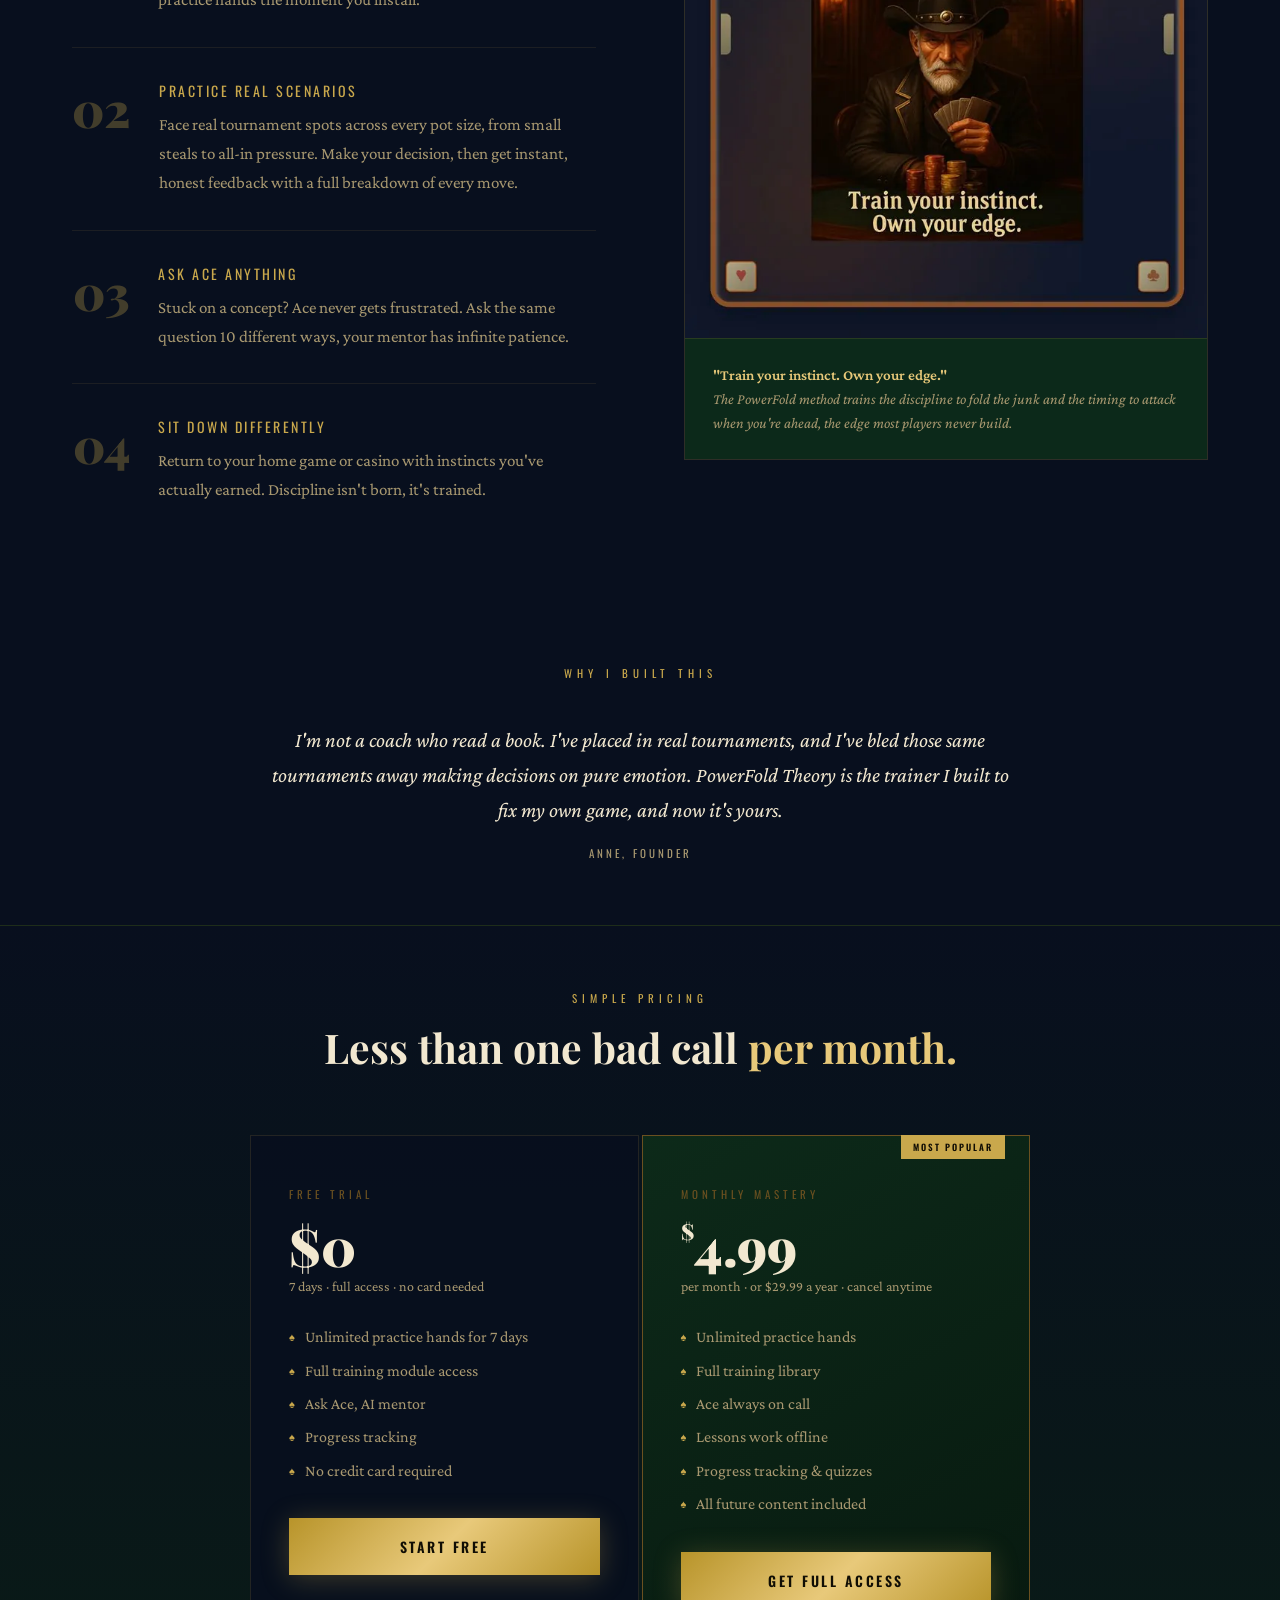
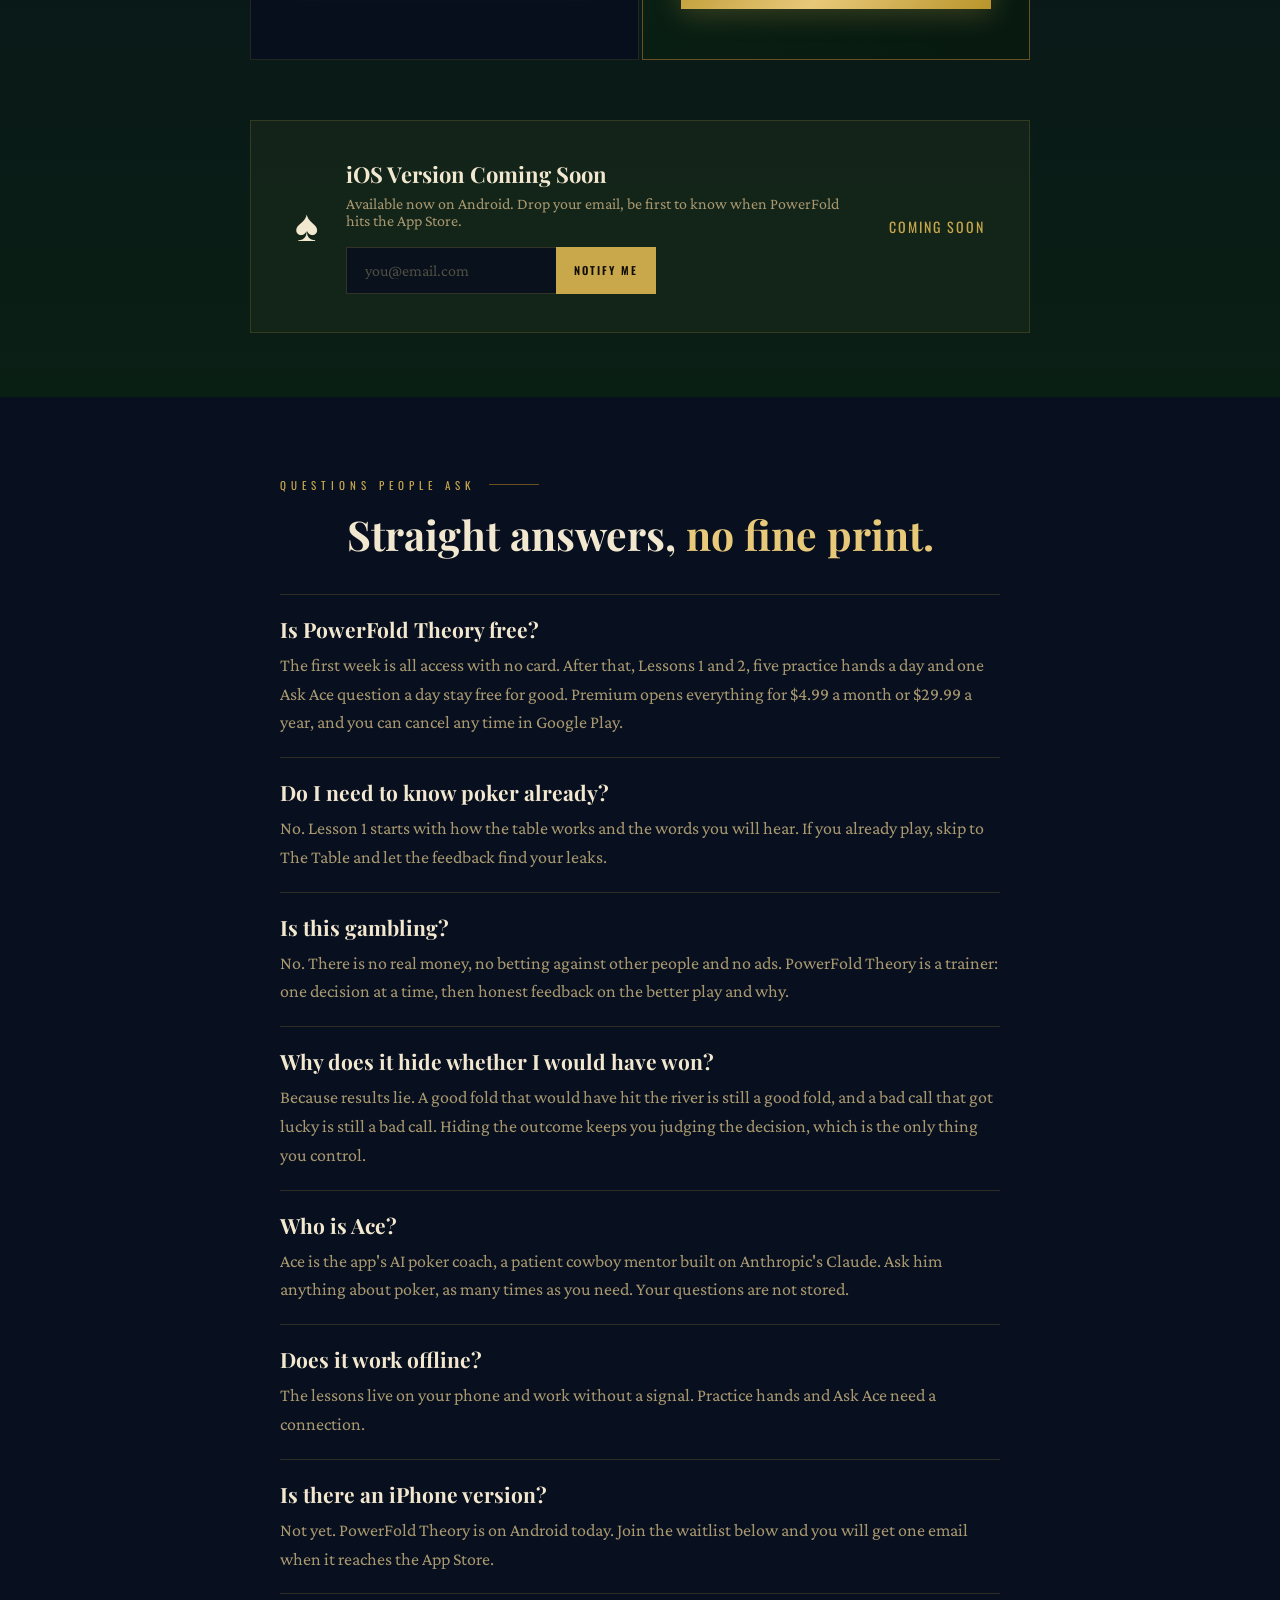
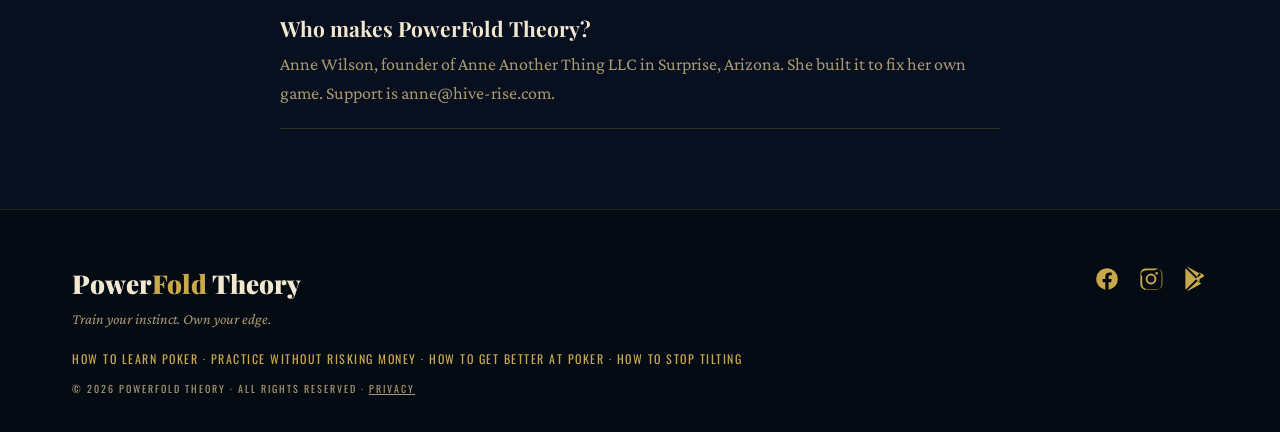
==== commit 92b845ff: "Four question pages: learn poker, practice without money, get better, stop tilting Each opens with a" ====
--- a/index.html
+++ b/index.html
@@ -914,6 +914,9 @@
   text-transform: uppercase;
   color: var(--cream-dim);
 }
+.footer-links { font-family: 'Oswald', sans-serif; font-size: 12px; letter-spacing: 1.5px; text-transform: uppercase; color: var(--cream-dim); margin: 8px 0 10px; line-height: 2; }
+.footer-links a { color: var(--gold); text-decoration: none; }
+.footer-links a:hover { color: var(--gold-light); text-decoration: underline; }
 .footer-social { display: flex; gap: 18px; align-items: center; }
 .footer-social a { color: var(--gold); display: inline-flex; }
 .footer-social a:hover { color: var(--gold-light); }
@@ -1169,6 +1172,7 @@
   <div>
     <div class="footer-logo">Power<span>Fold</span> Theory</div>
     <p class="footer-tag">Train your instinct. Own your edge.</p>
+    <p class="footer-links"><a href="/learn-poker">How to learn poker</a> &middot; <a href="/poker-practice-app">Practice without risking money</a> &middot; <a href="/get-better-at-poker">How to get better at poker</a> &middot; <a href="/poker-tilt">How to stop tilting</a></p>
     <p class="footer-copy">© 2026 PowerFold Theory · All rights reserved · <a href="/privacy.html" style="color:inherit;">Privacy</a></p>
   </div>
   <div class="footer-social">
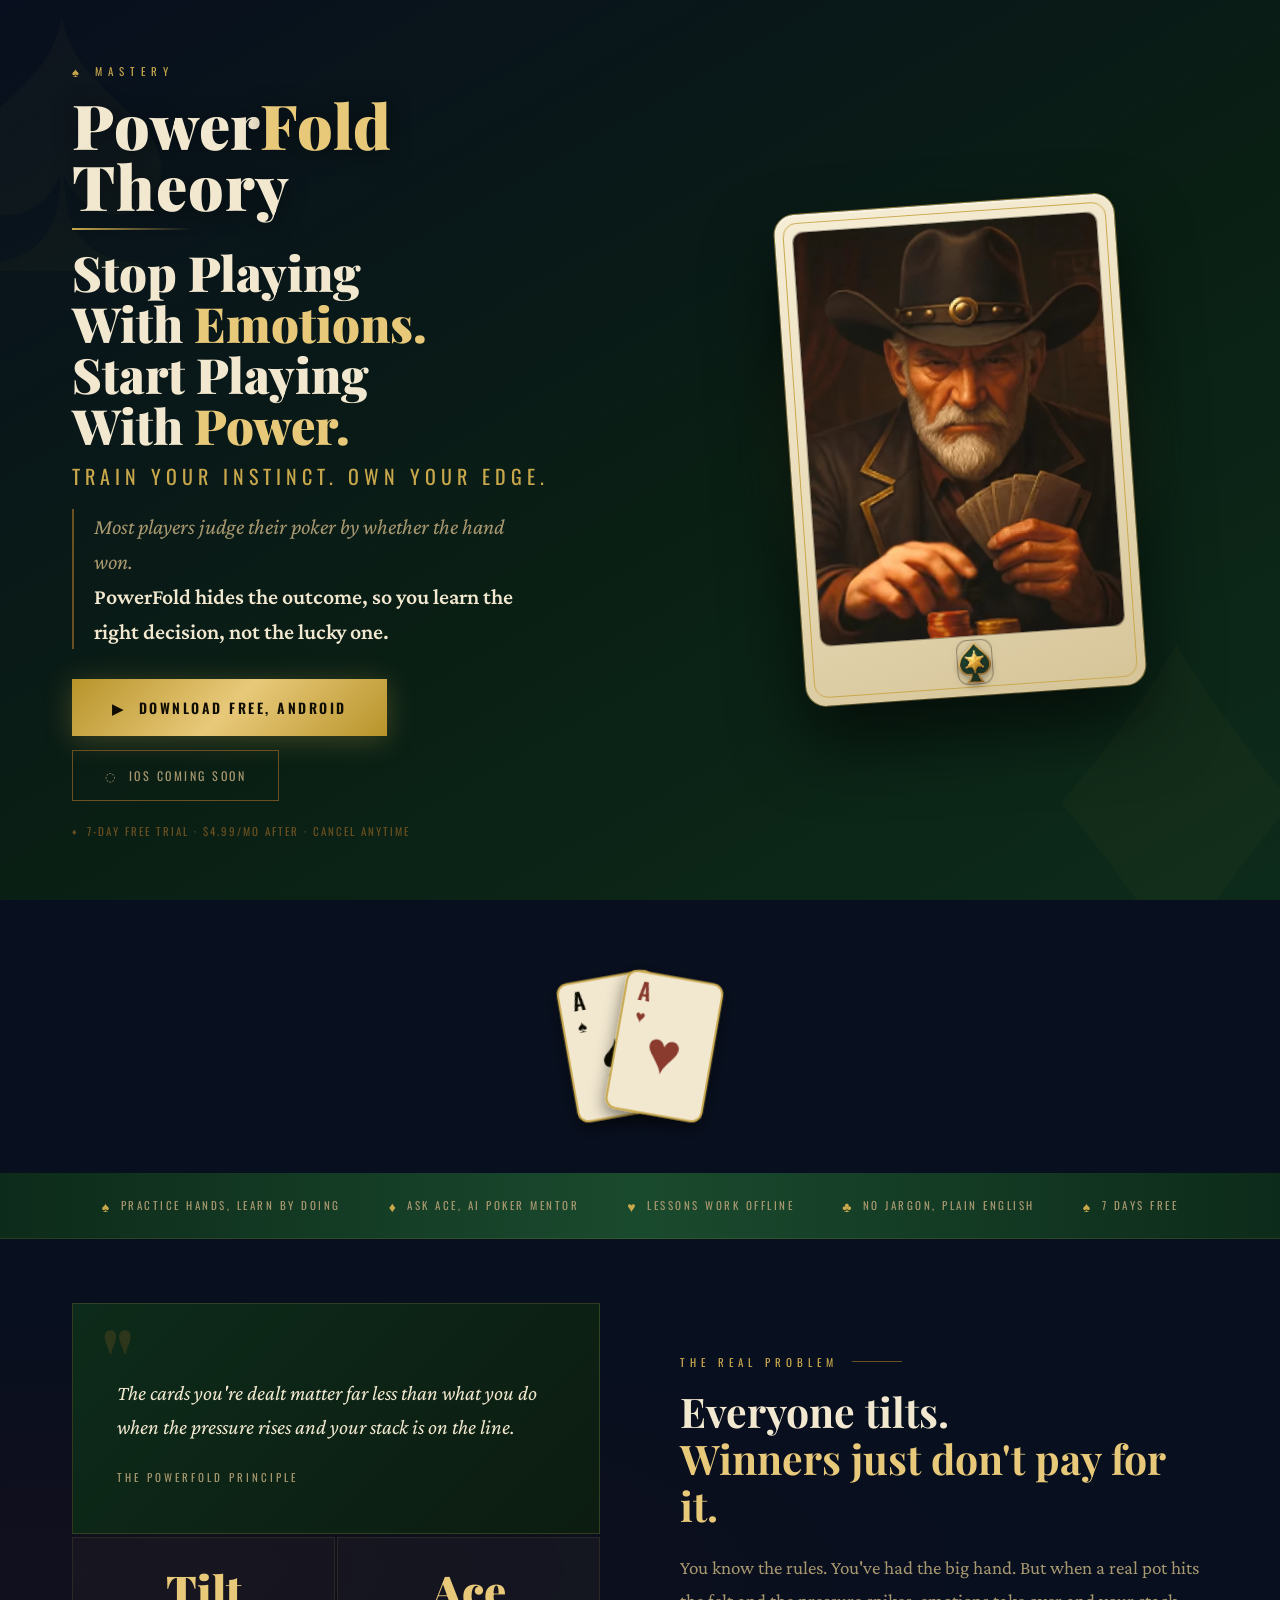
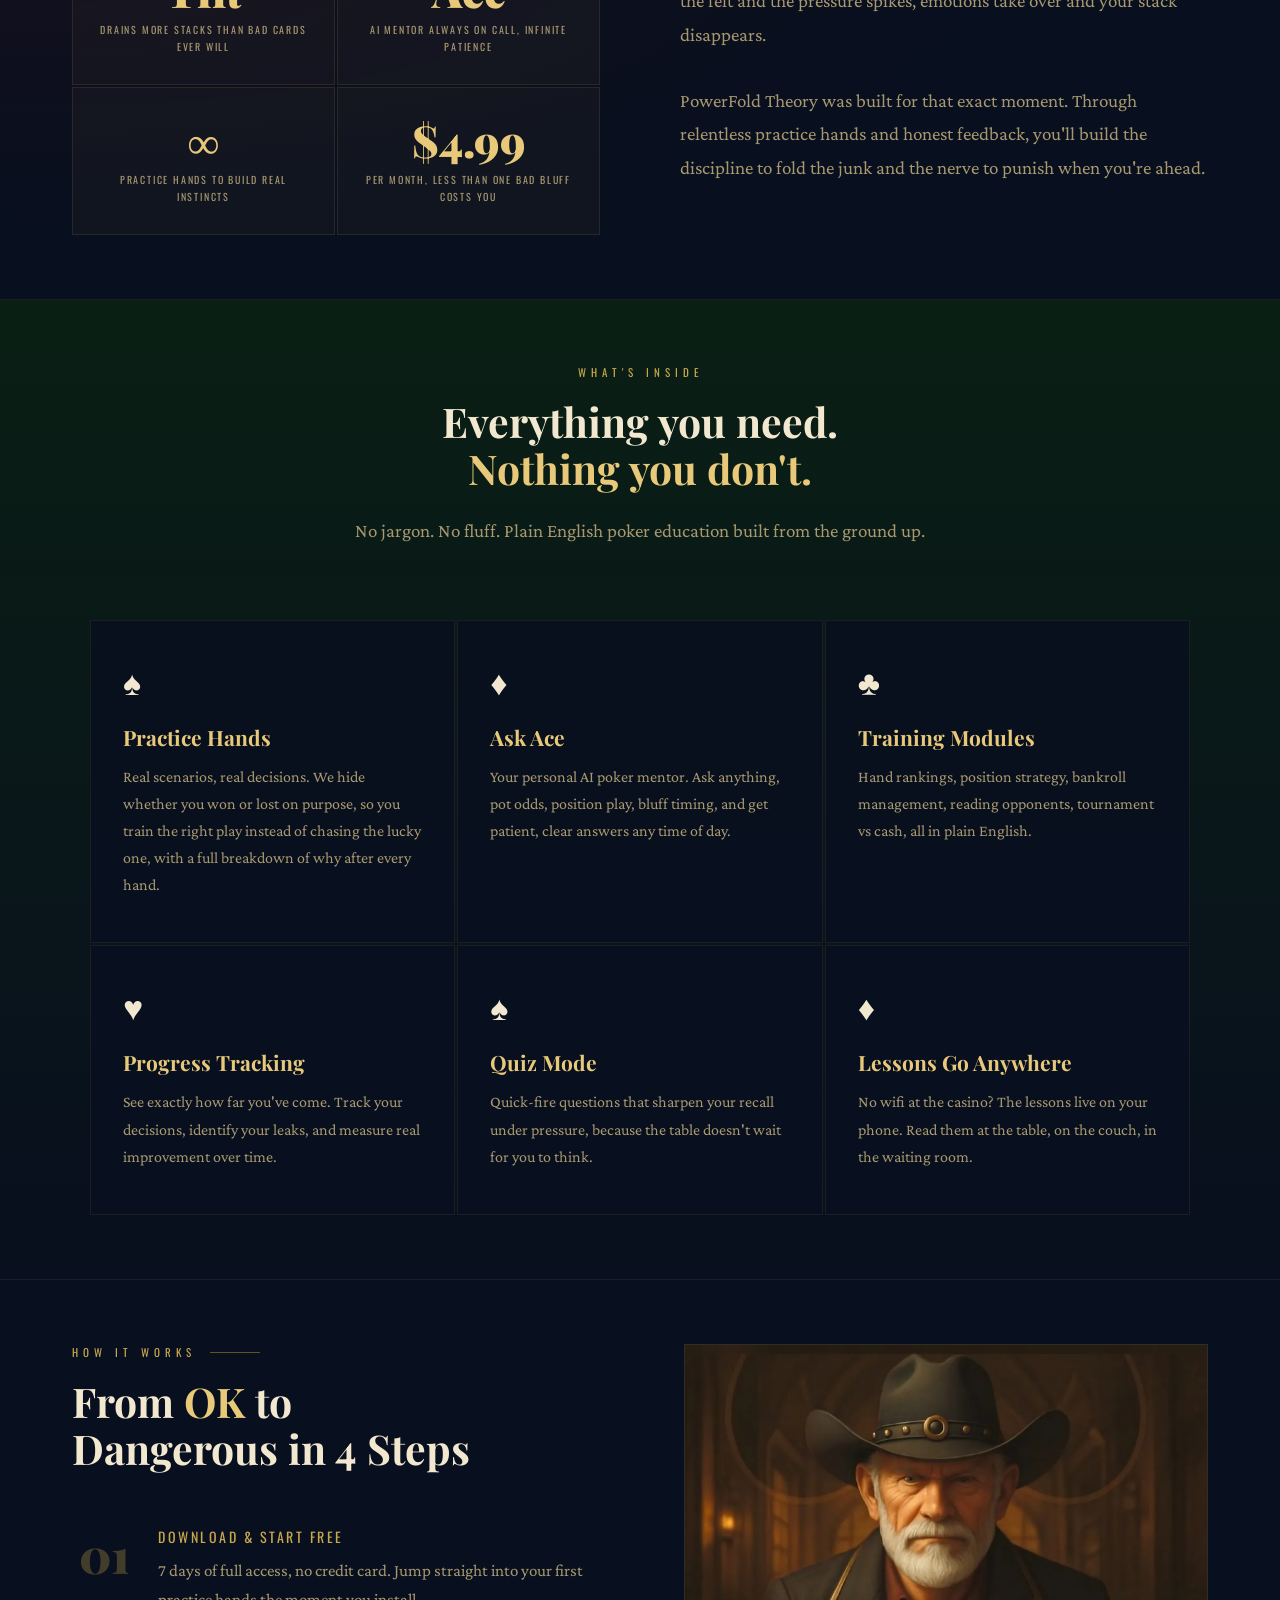
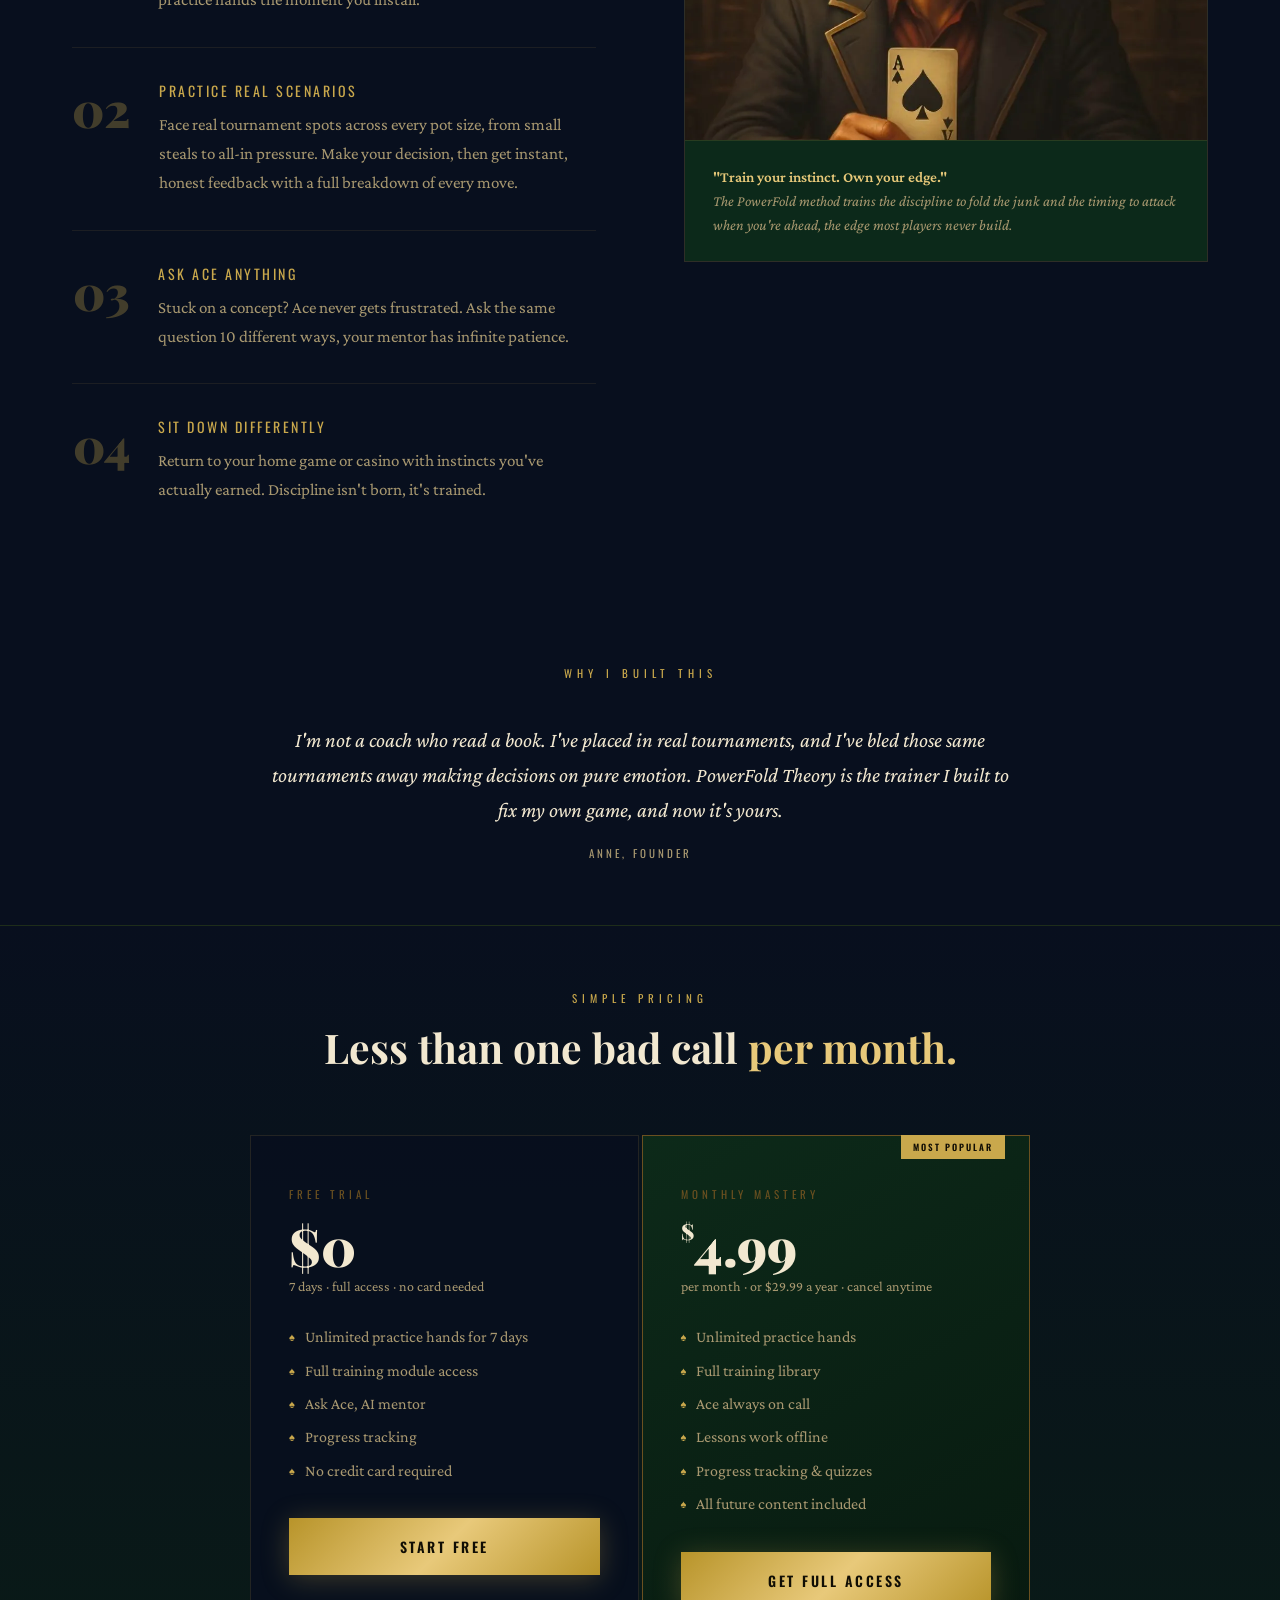
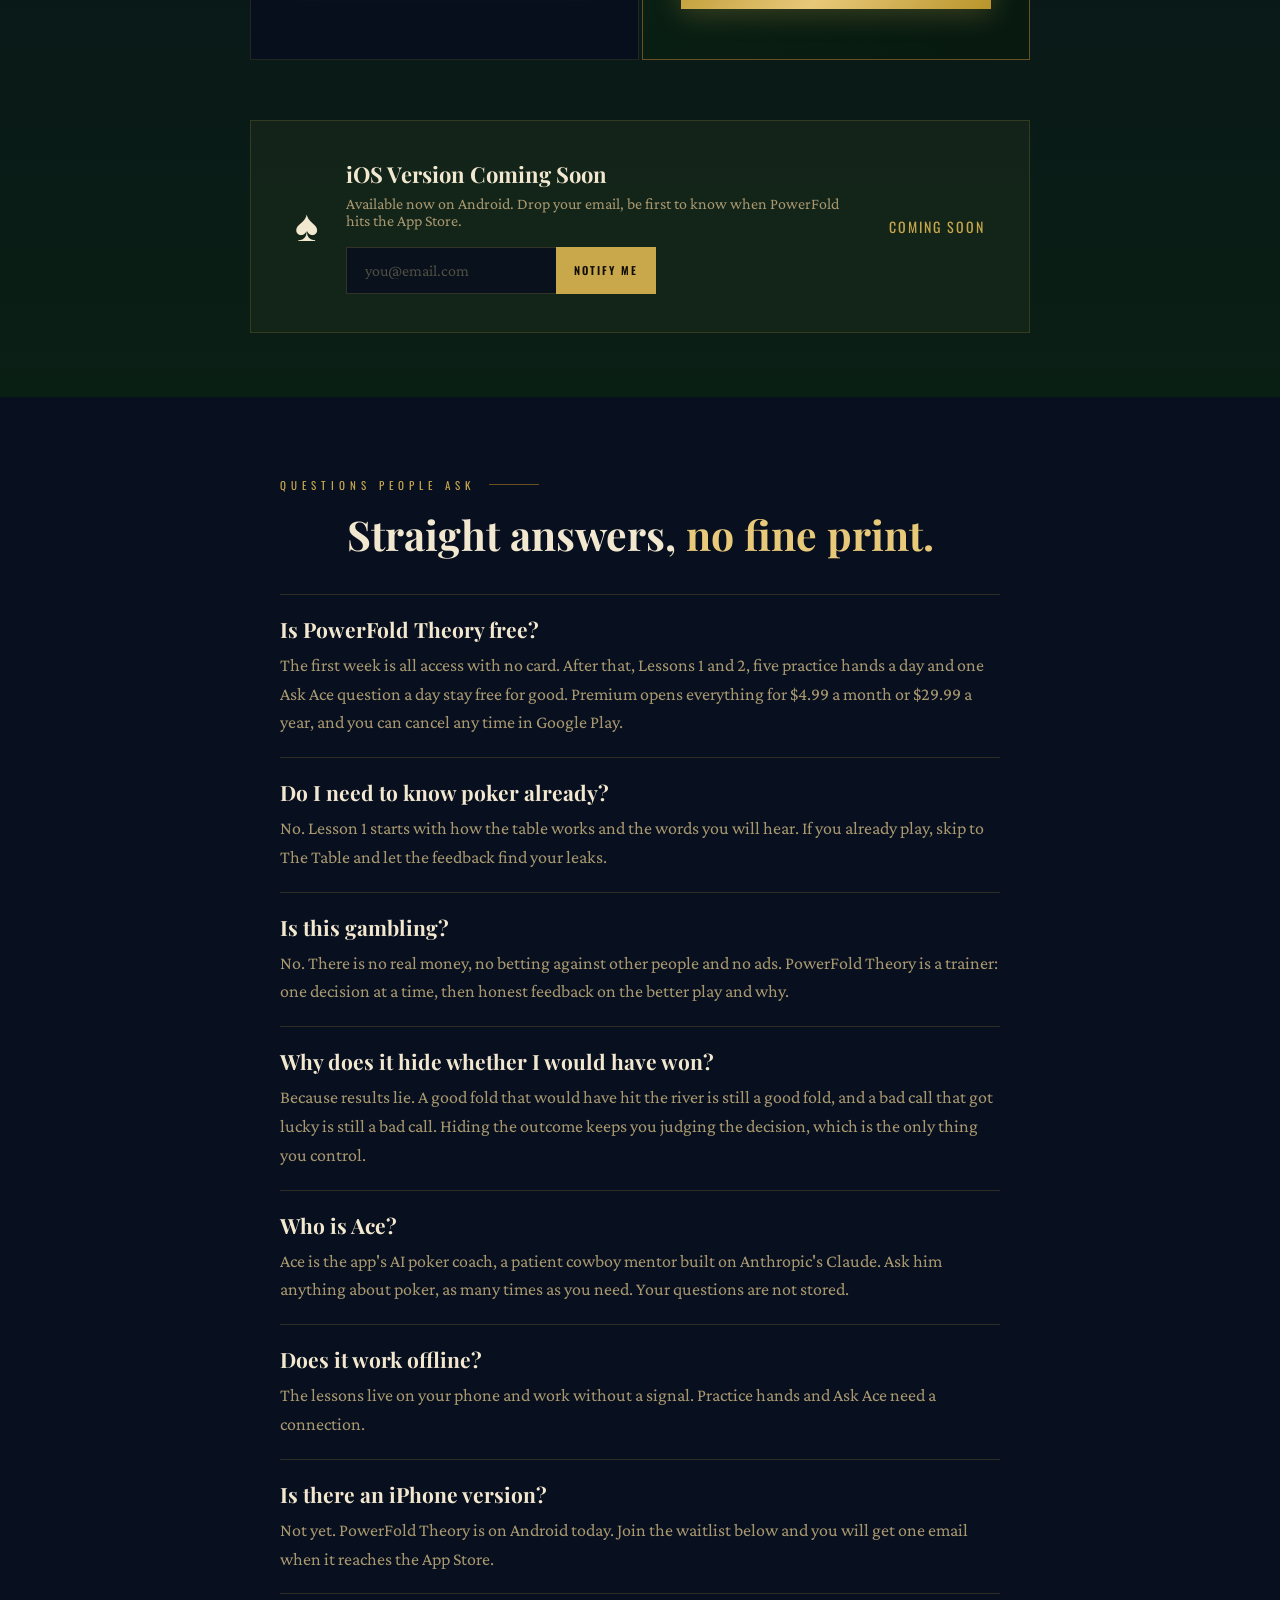
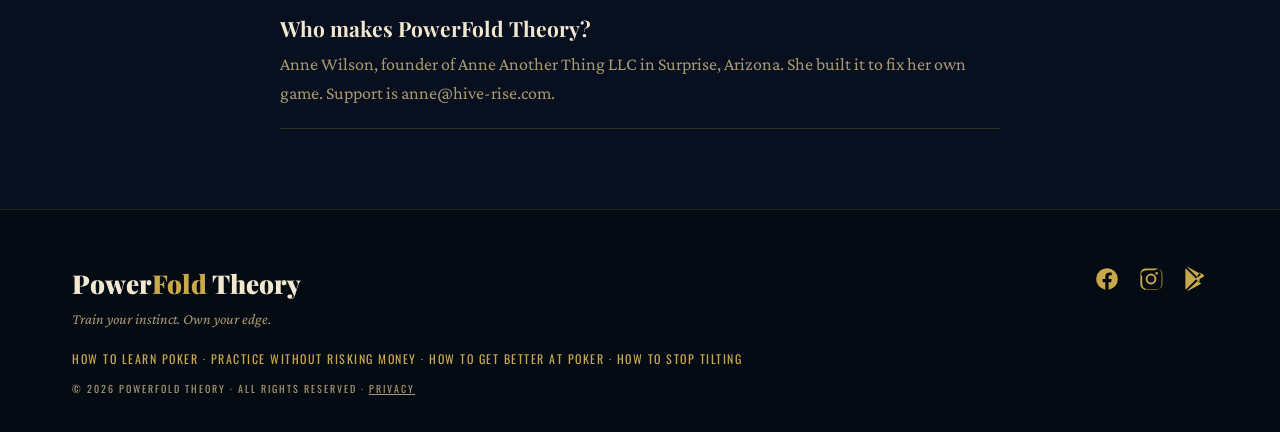
==== commit bad864b6: "Landing: how-it-works picture is Ace with the single ace, not a five-card fan Co-Authored-By: Claude" ====
--- a/index.html
+++ b/index.html
@@ -1092,7 +1092,7 @@
     </div>
   </div>
   <div class="how-visual">
-    <img src="/how-it-works.webp" alt="PowerFold Theory Mastery, Train your instinct" width="700" height="795" loading="lazy" decoding="async" />
+    <img src="/how-ace.webp" alt="Ace, the PowerFold coach, holding up the ace of spades at the table" width="1000" height="756" loading="lazy" decoding="async" />
     <div class="how-caption"><p><strong>"Train your instinct. Own your edge."</strong><br>The PowerFold method trains the discipline to fold the junk and the timing to attack when you're ahead, the edge most players never build.</p></div>
   </div>
 </section>
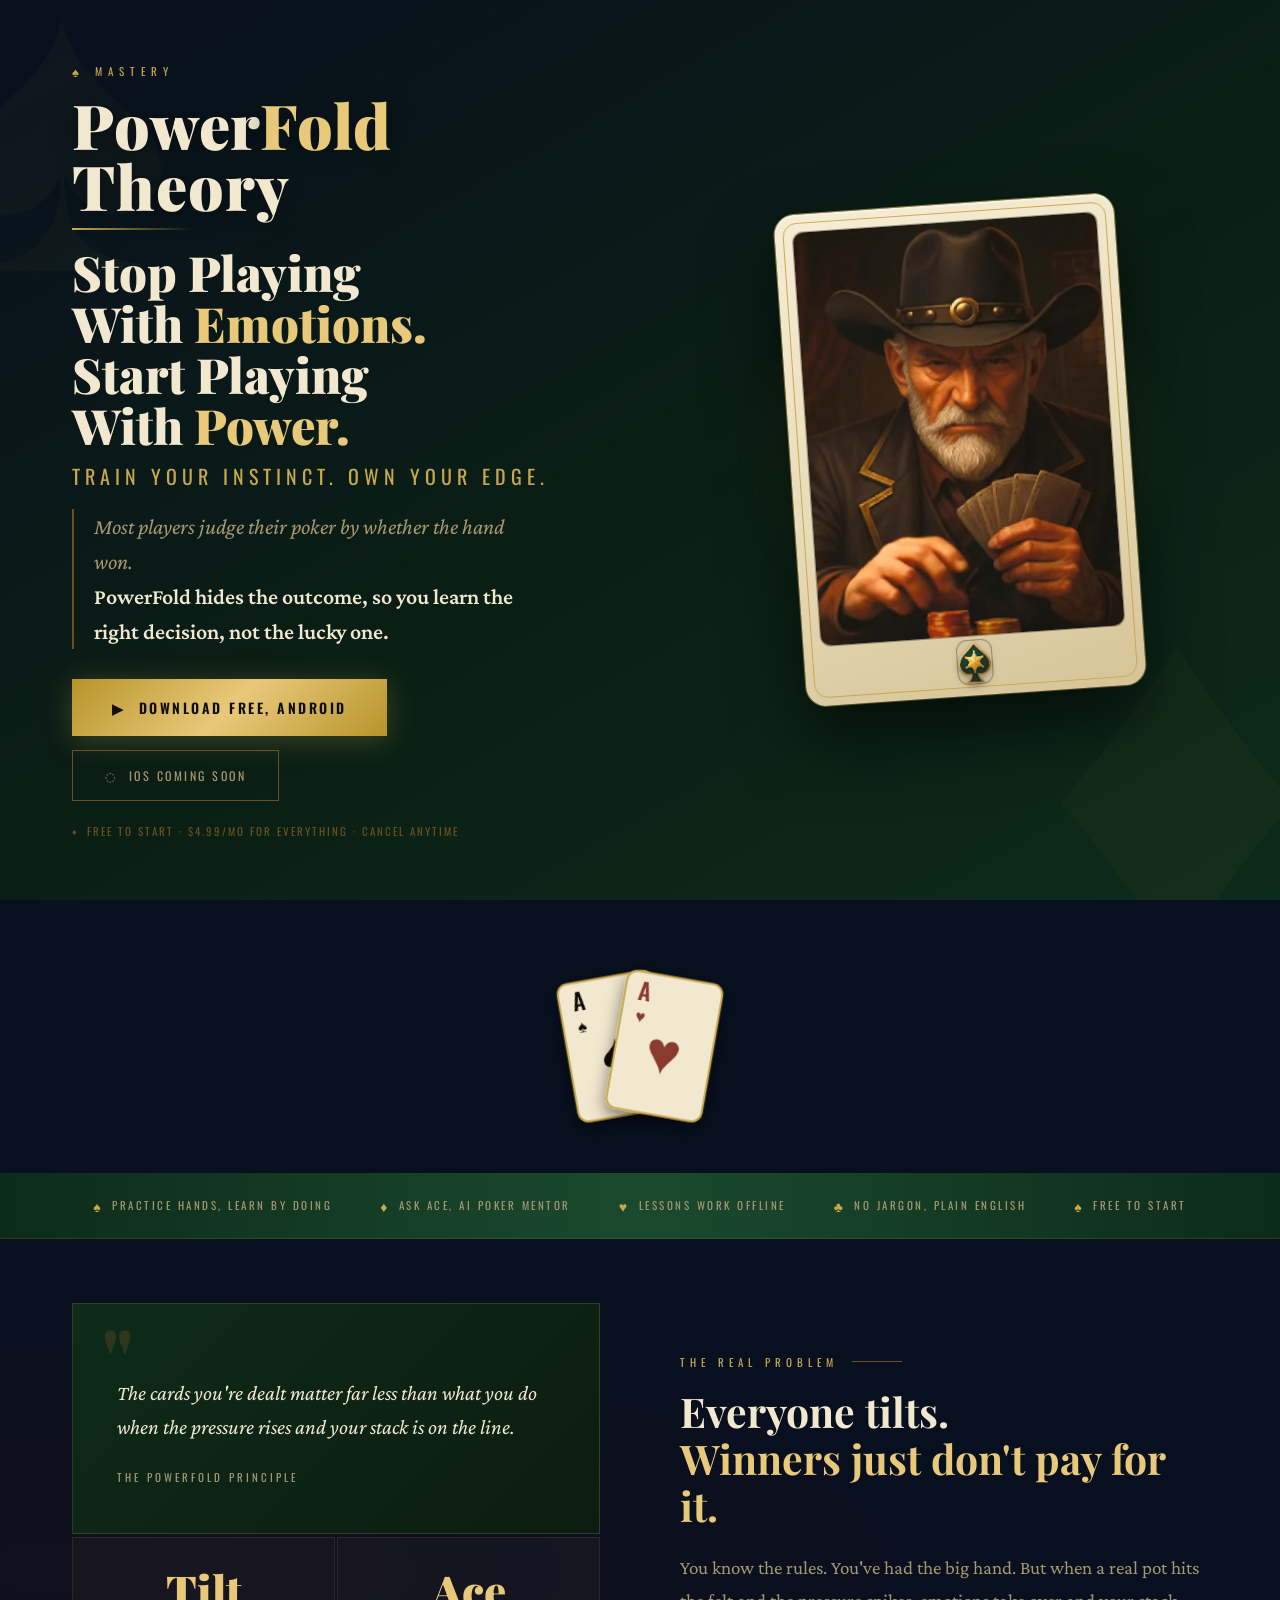
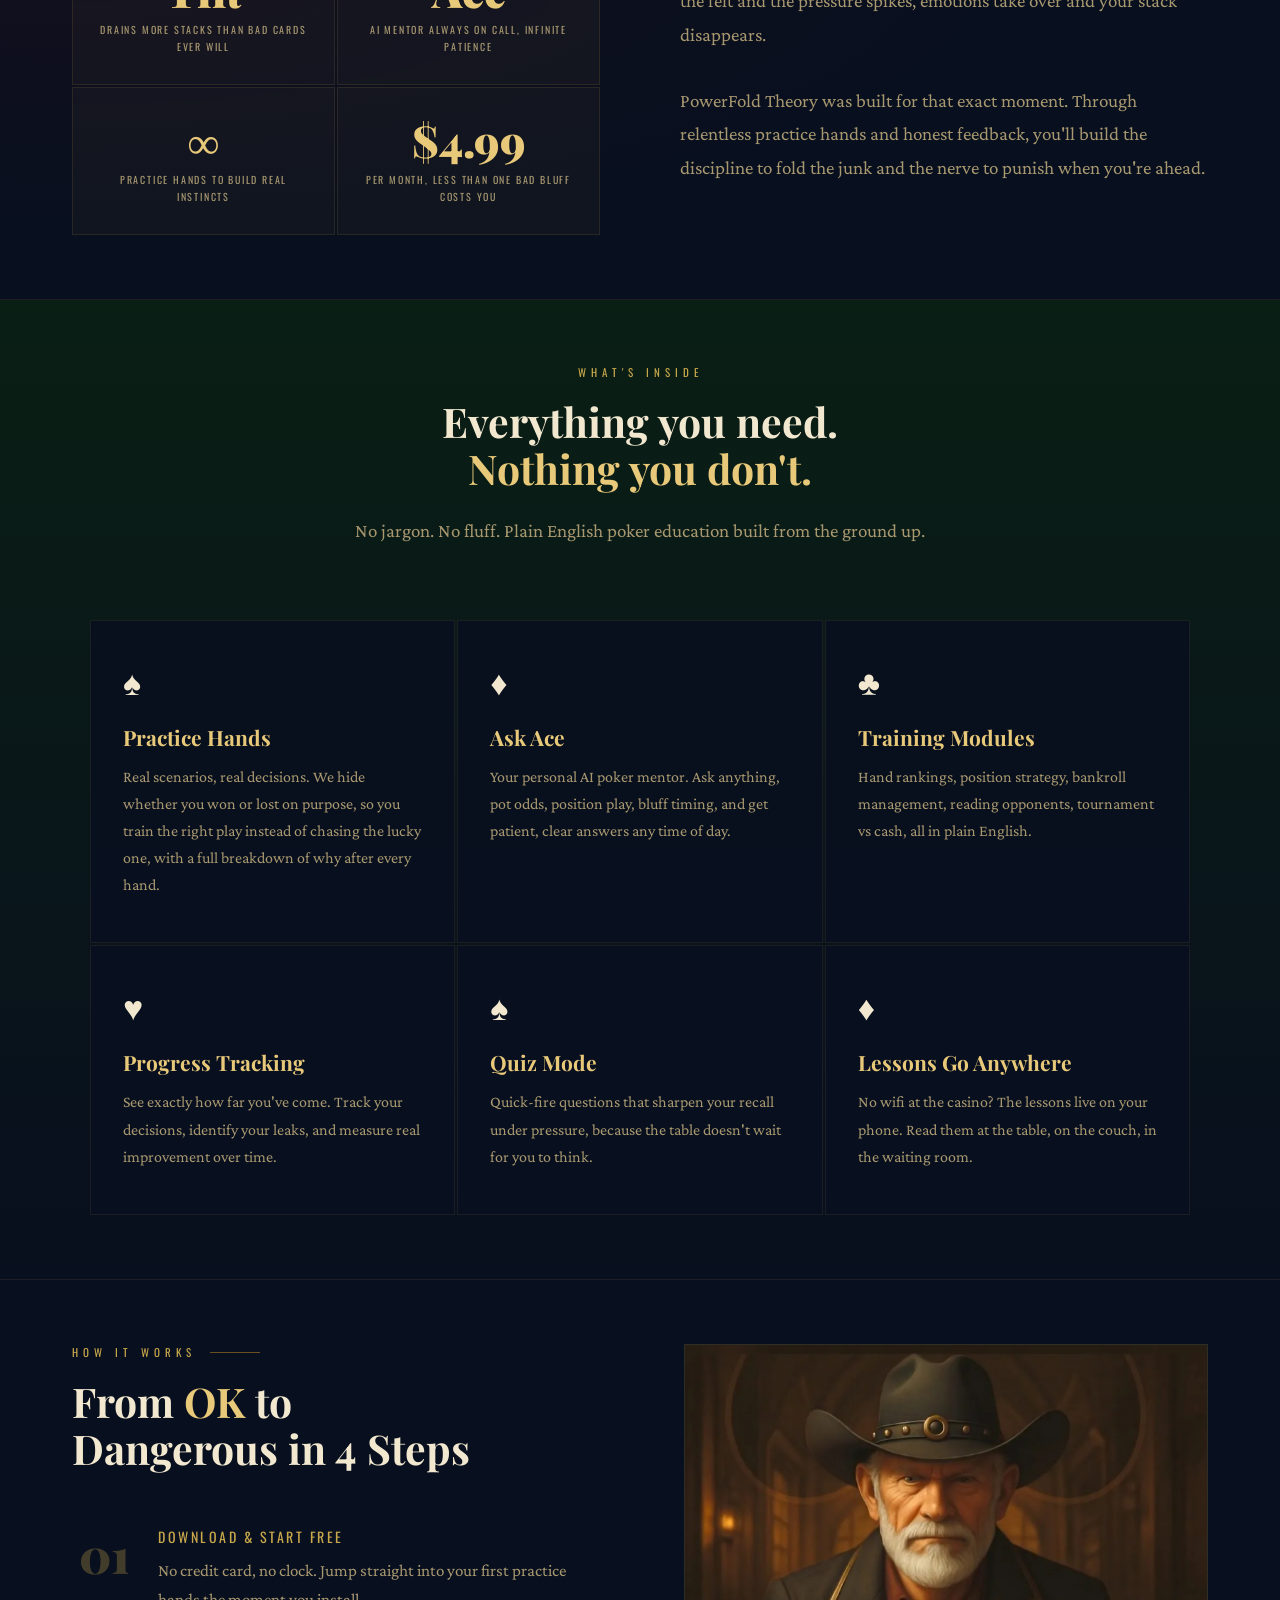
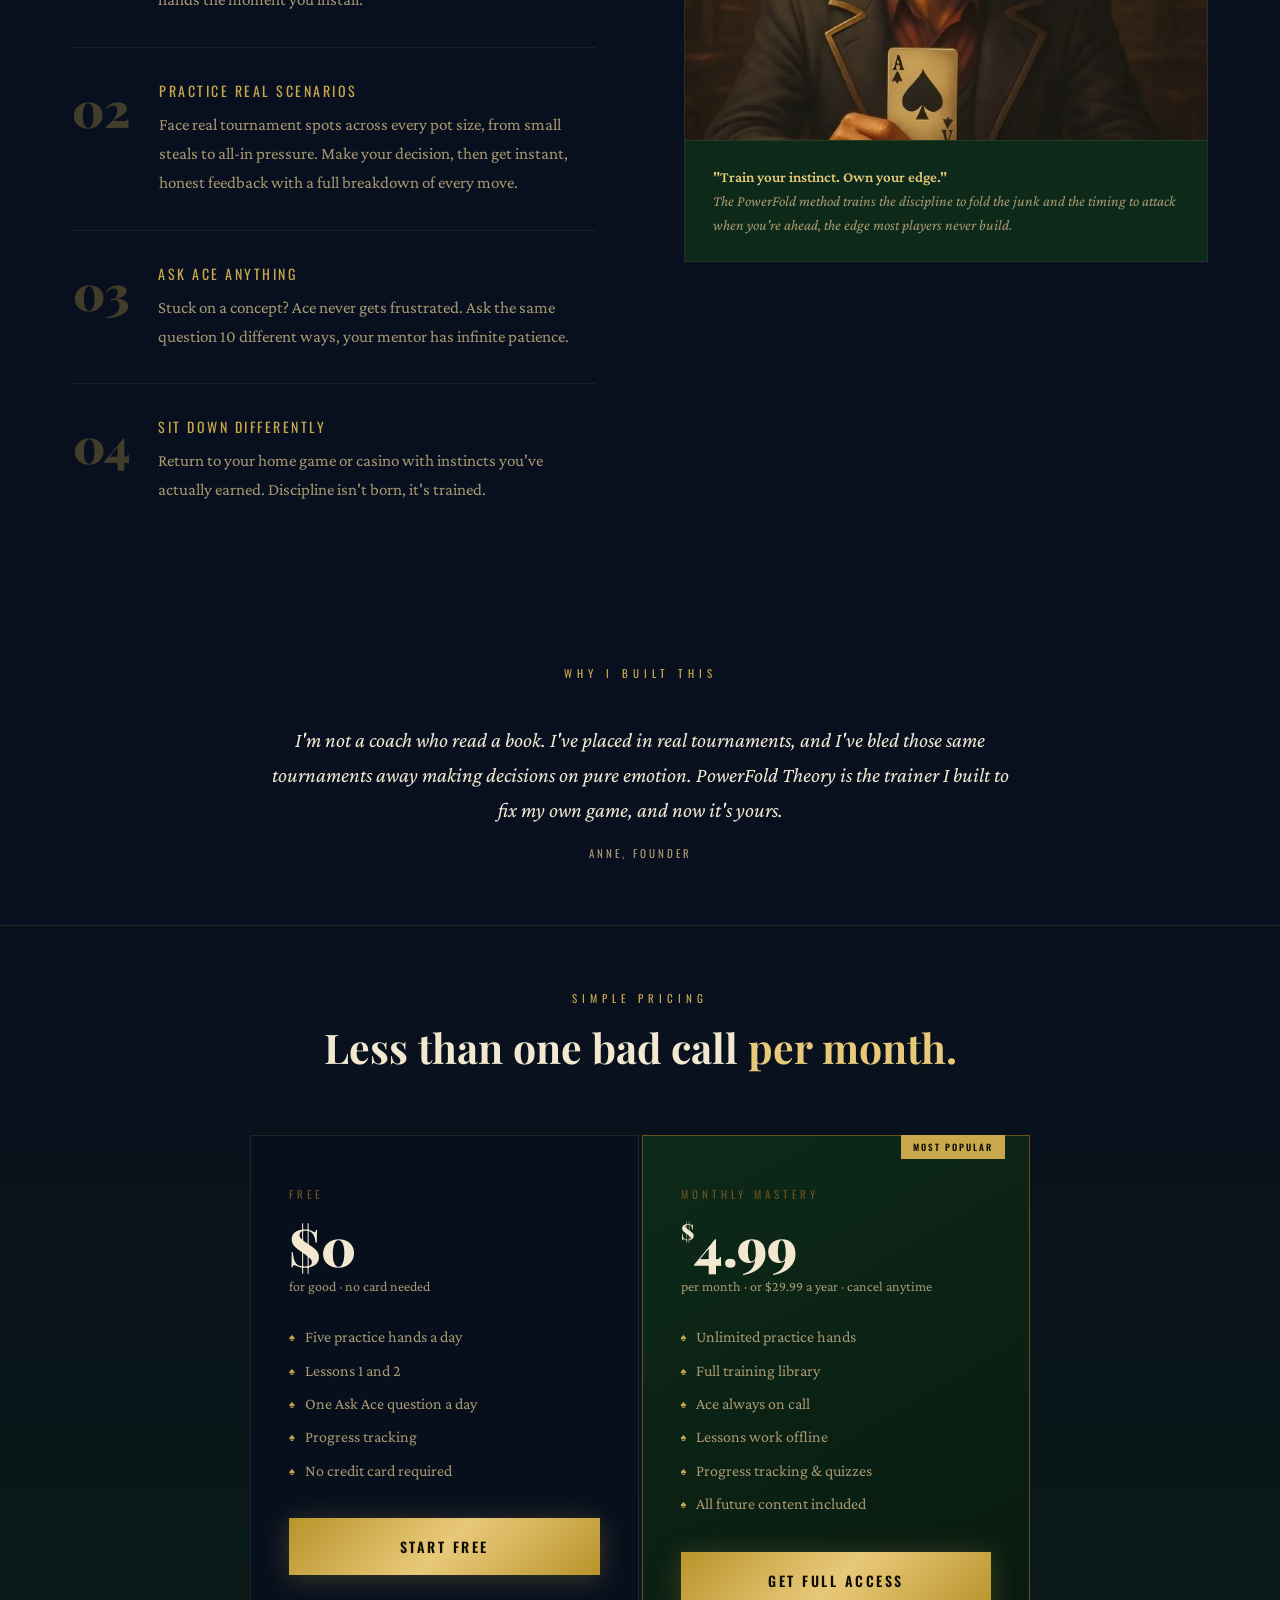
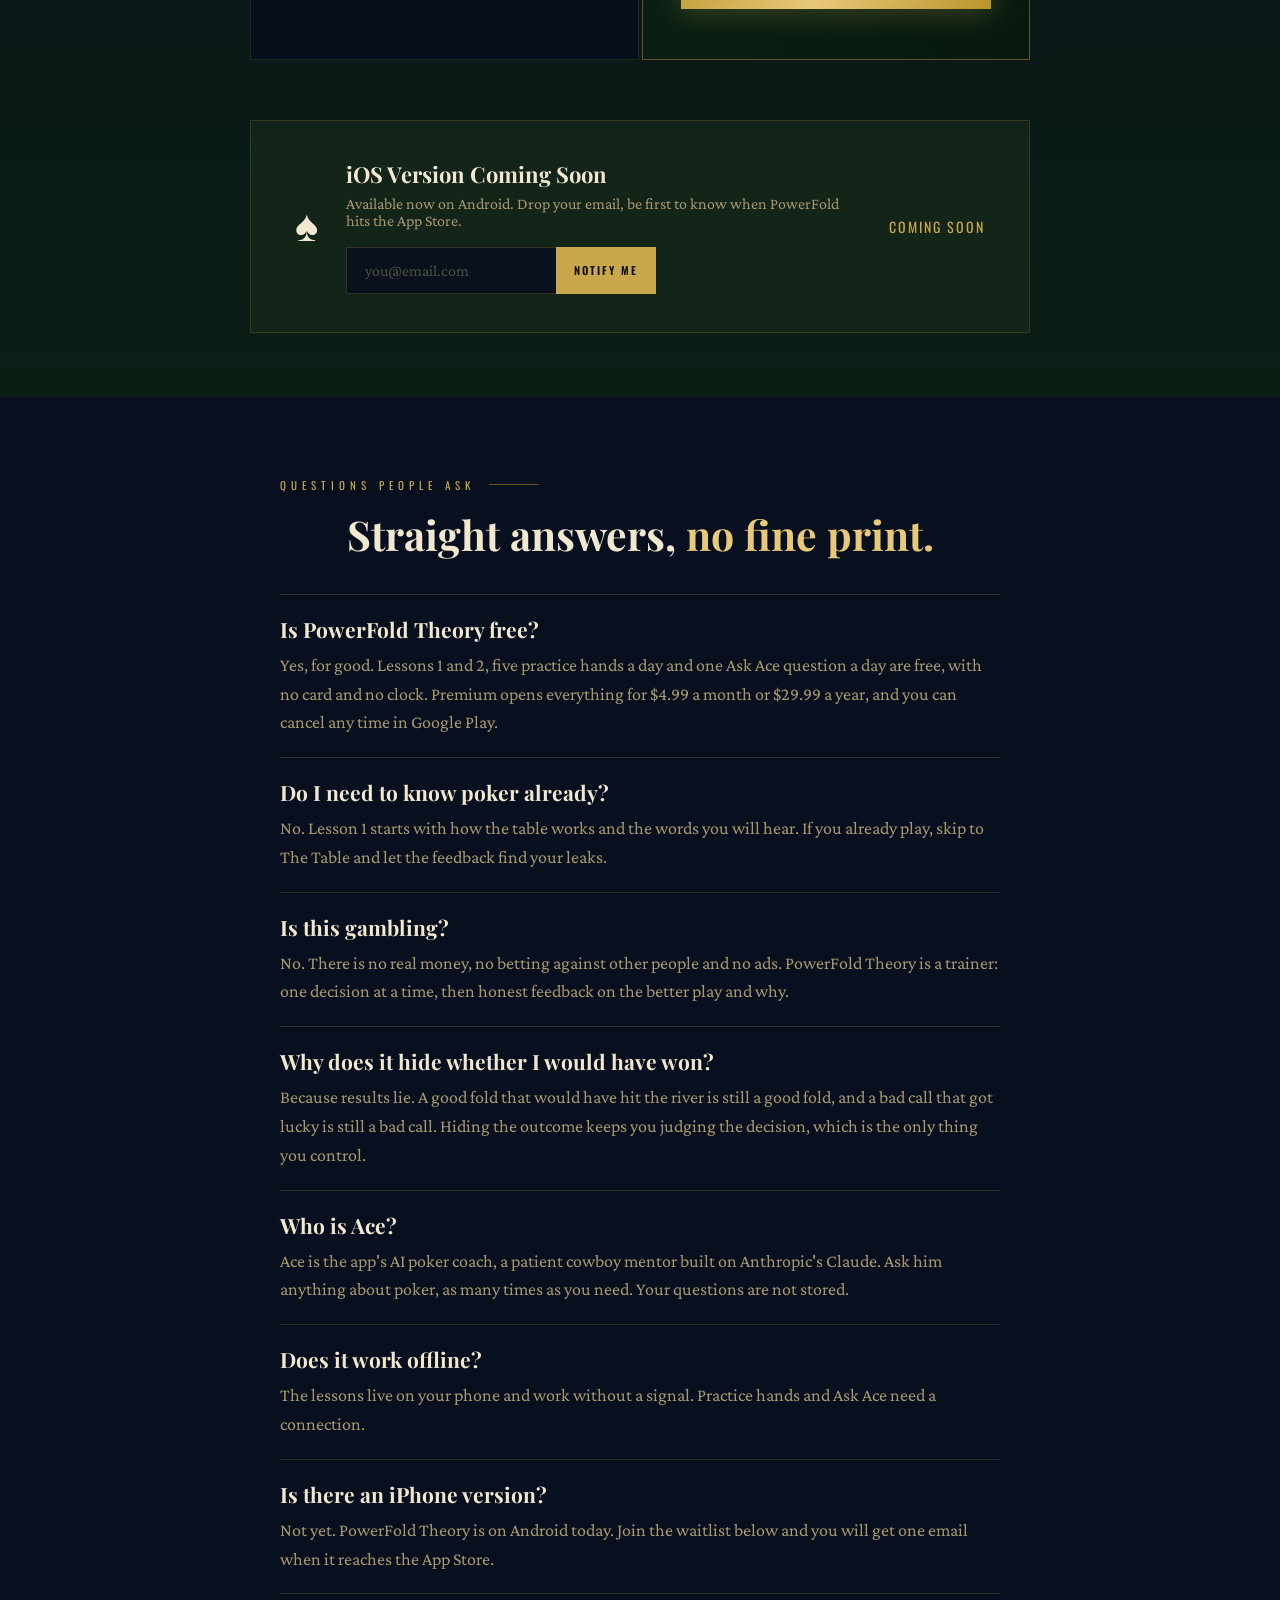
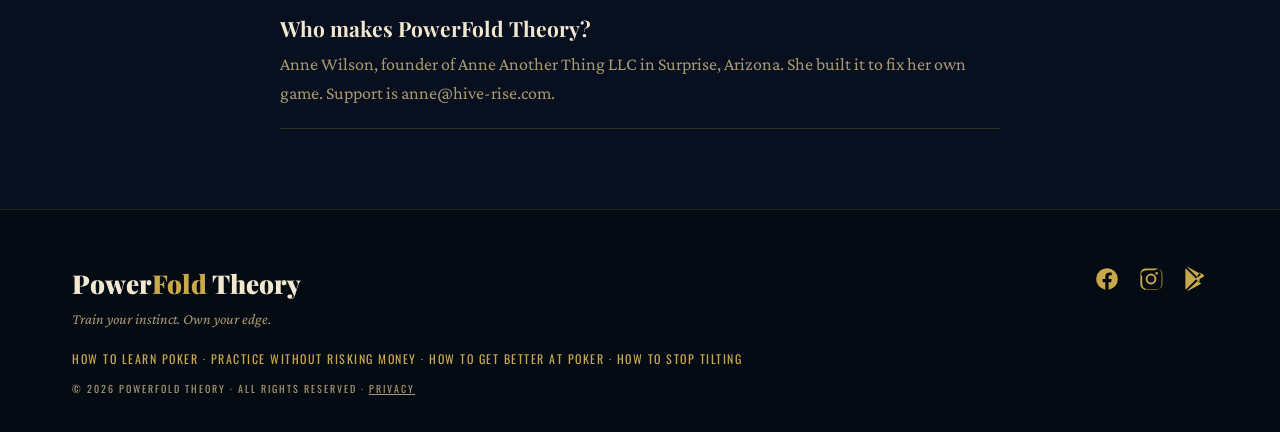
==== commit 4fe98327: "Site: the free plan has no clock The 7-day free week is gone (Anne, 2026-10-13). Lessons 1 and 2, fi" ====
--- a/index.html
+++ b/index.html
@@ -4,19 +4,19 @@
 <meta charset="UTF-8">
 <meta name="viewport" content="width=device-width, initial-scale=1.0">
 <title>PowerFold Theory: Poker Trainer with Practice Hands and an AI Coach</title>
-<meta name="description" content="Learn Texas Hold'em or fix the leaks in the game you have. Practice hands that hide the outcome, ten plain-English lessons and Ask Ace, your AI coach. Free week, then $4.99 a month.">
+<meta name="description" content="Learn Texas Hold'em or fix the leaks in the game you have. Practice hands that hide the outcome, ten plain-English lessons and Ask Ace, your AI coach. Free to start, $4.99 a month for everything.">
 <link rel="canonical" href="https://powerfoldtheory.com/">
 <meta property="og:type" content="website">
 <meta property="og:url" content="https://powerfoldtheory.com/">
 <meta property="og:title" content="PowerFold Theory: Train Your Instinct. Own Your Edge.">
-<meta property="og:description" content="Practice hands that hide the outcome, so you learn the right decision, not the lucky one. 7 days free on Android.">
+<meta property="og:description" content="Practice hands that hide the outcome, so you learn the right decision, not the lucky one. Free on Android.">
 <meta property="og:image" content="https://powerfoldtheory.com/og-1200.jpg">
 <meta property="og:image:width" content="1200">
 <meta property="og:image:height" content="630">
 <meta property="og:site_name" content="PowerFold Theory">
 <meta name="twitter:card" content="summary_large_image">
 <meta name="twitter:title" content="PowerFold Theory: Train Your Instinct. Own Your Edge.">
-<meta name="twitter:description" content="Practice hands that hide the outcome, so you learn the right decision, not the lucky one. 7 days free on Android.">
+<meta name="twitter:description" content="Practice hands that hide the outcome, so you learn the right decision, not the lucky one. Free on Android.">
 <meta name="twitter:image" content="https://powerfoldtheory.com/og-1200.jpg">
 <meta name="theme-color" content="#0D2B1A">
 <link rel="icon" href="/favicon.ico" sizes="32x32">
@@ -121,7 +121,7 @@
     "Ask Ace, an AI poker coach built on Anthropic's Claude",
     "Ten plain-English Texas Hold'em lessons that work offline",
     "Ten-hand sessions with a streak and four difficulty levels",
-    "Free week, then Lessons 1 and 2, five practice hands a day and one Ask Ace question a day stay free"
+    "Lessons 1 and 2, five practice hands a day and one Ask Ace question a day are free for good"
    ],
    "offers": [
     {
@@ -159,7 +159,7 @@
      "name": "Is PowerFold Theory free?",
      "acceptedAnswer": {
       "@type": "Answer",
-      "text": "The first week is all access with no card. After that, Lessons 1 and 2, five practice hands a day and one Ask Ace question a day stay free for good. Premium opens everything for $4.99 a month or $29.99 a year, and you can cancel any time in Google Play."
+      "text": "Yes, for good. Lessons 1 and 2, five practice hands a day and one Ask Ace question a day are free, with no card and no clock. Premium opens everything for $4.99 a month or $29.99 a year, and you can cancel any time in Google Play."
      }
     },
     {
@@ -995,7 +995,7 @@
     <div class="cta-stack">
       <a href="https://play.google.com/store/apps/details?id=com.powerfold.theory.fundamentals&amp;referrer=utm_source%3Dpowerfoldtheory.com%26utm_medium%3Dweb" class="btn-gold">▶ &nbsp;Download Free, Android</a>
       <span class="btn-ghost" style="cursor:default;">◌ &nbsp;iOS Coming Soon</span>
-      <p class="price-whisper">7-day free trial · $4.99/mo after · Cancel anytime</p>
+      <p class="price-whisper">Free to start · $4.99/mo for everything · Cancel anytime</p>
     </div>
   </div>
   <div class="hero-image">
@@ -1041,7 +1041,7 @@
   <div class="trust-item"><span class="suit">♦</span> Ask Ace, AI Poker Mentor</div>
   <div class="trust-item"><span class="suit">♥</span> Lessons Work Offline</div>
   <div class="trust-item"><span class="suit">♣</span> No Jargon, Plain English</div>
-  <div class="trust-item"><span class="suit">♠</span> 7 Days Free</div>
+  <div class="trust-item"><span class="suit">♠</span> Free to Start</div>
 </div>
 <!-- ═══ TRUTH ═══ -->
 <section class="section truth">
@@ -1085,7 +1085,7 @@
     <div class="section-label">How It Works</div>
     <h2 class="section-title">From <span class="gold">OK</span> to<br>Dangerous in 4 Steps</h2>
     <div class="steps">
-      <div class="step"><div class="step-num" data-n="01" aria-hidden="true"></div><div><div class="step-title">Download &amp; Start Free</div><p class="step-desc">7 days of full access, no credit card. Jump straight into your first practice hands the moment you install.</p></div></div>
+      <div class="step"><div class="step-num" data-n="01" aria-hidden="true"></div><div><div class="step-title">Download &amp; Start Free</div><p class="step-desc">No credit card, no clock. Jump straight into your first practice hands the moment you install.</p></div></div>
       <div class="step"><div class="step-num" data-n="02" aria-hidden="true"></div><div><div class="step-title">Practice Real Scenarios</div><p class="step-desc">Face real tournament spots across every pot size, from small steals to all-in pressure. Make your decision, then get instant, honest feedback with a full breakdown of every move.</p></div></div>
       <div class="step"><div class="step-num" data-n="03" aria-hidden="true"></div><div><div class="step-title">Ask Ace Anything</div><p class="step-desc">Stuck on a concept? Ace never gets frustrated. Ask the same question 10 different ways, your mentor has infinite patience.</p></div></div>
       <div class="step"><div class="step-num" data-n="04" aria-hidden="true"></div><div><div class="step-title">Sit Down Differently</div><p class="step-desc">Return to your home game or casino with instincts you've actually earned. Discipline isn't born, it's trained.</p></div></div>
@@ -1112,13 +1112,13 @@
   </div>
   <div class="price-grid">
     <div class="price-card">
-      <div class="price-tier">Free Trial</div>
+      <div class="price-tier">Free</div>
       <div class="price-amount">$0</div>
-      <div class="price-period">7 days · full access · no card needed</div>
+      <div class="price-period">for good · no card needed</div>
       <ul class="price-feats">
-        <li>Unlimited practice hands for 7 days</li>
-        <li>Full training module access</li>
-        <li>Ask Ace, AI mentor</li>
+        <li>Five practice hands a day</li>
+        <li>Lessons 1 and 2</li>
+        <li>One Ask Ace question a day</li>
         <li>Progress tracking</li>
         <li>No credit card required</li>
       </ul>
@@ -1158,7 +1158,7 @@
 <section class="faq-sec" id="faq">
   <div class="section-label">Questions people ask</div>
   <h2 class="section-title">Straight answers, <span class="gold">no fine print.</span></h2>
-    <div class="faq-item"><h3 class="faq-q">Is PowerFold Theory free?</h3><p class="faq-a">The first week is all access with no card. After that, Lessons 1 and 2, five practice hands a day and one Ask Ace question a day stay free for good. Premium opens everything for $4.99 a month or $29.99 a year, and you can cancel any time in Google Play.</p></div>
+    <div class="faq-item"><h3 class="faq-q">Is PowerFold Theory free?</h3><p class="faq-a">Yes, for good. Lessons 1 and 2, five practice hands a day and one Ask Ace question a day are free, with no card and no clock. Premium opens everything for $4.99 a month or $29.99 a year, and you can cancel any time in Google Play.</p></div>
     <div class="faq-item"><h3 class="faq-q">Do I need to know poker already?</h3><p class="faq-a">No. Lesson 1 starts with how the table works and the words you will hear. If you already play, skip to The Table and let the feedback find your leaks.</p></div>
     <div class="faq-item"><h3 class="faq-q">Is this gambling?</h3><p class="faq-a">No. There is no real money, no betting against other people and no ads. PowerFold Theory is a trainer: one decision at a time, then honest feedback on the better play and why.</p></div>
     <div class="faq-item"><h3 class="faq-q">Why does it hide whether I would have won?</h3><p class="faq-a">Because results lie. A good fold that would have hit the river is still a good fold, and a bad call that got lucky is still a bad call. Hiding the outcome keeps you judging the decision, which is the only thing you control.</p></div>
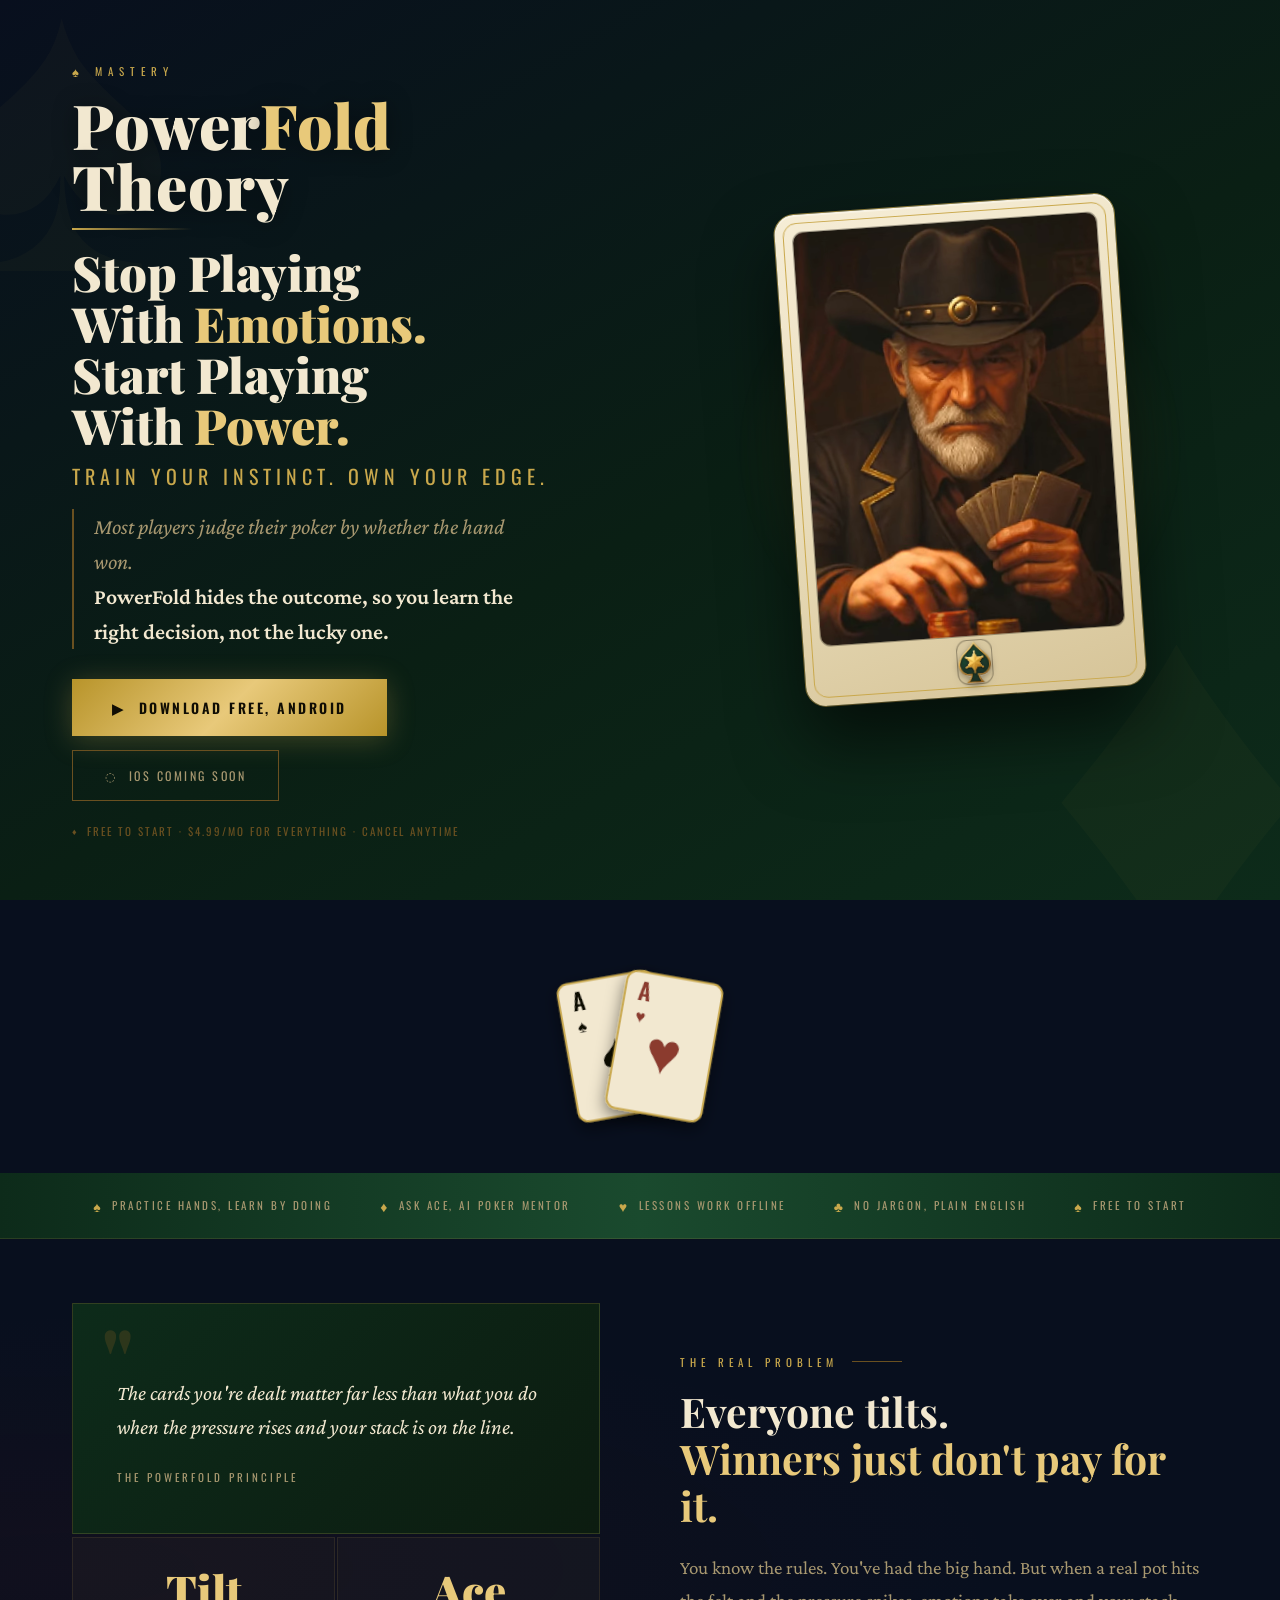
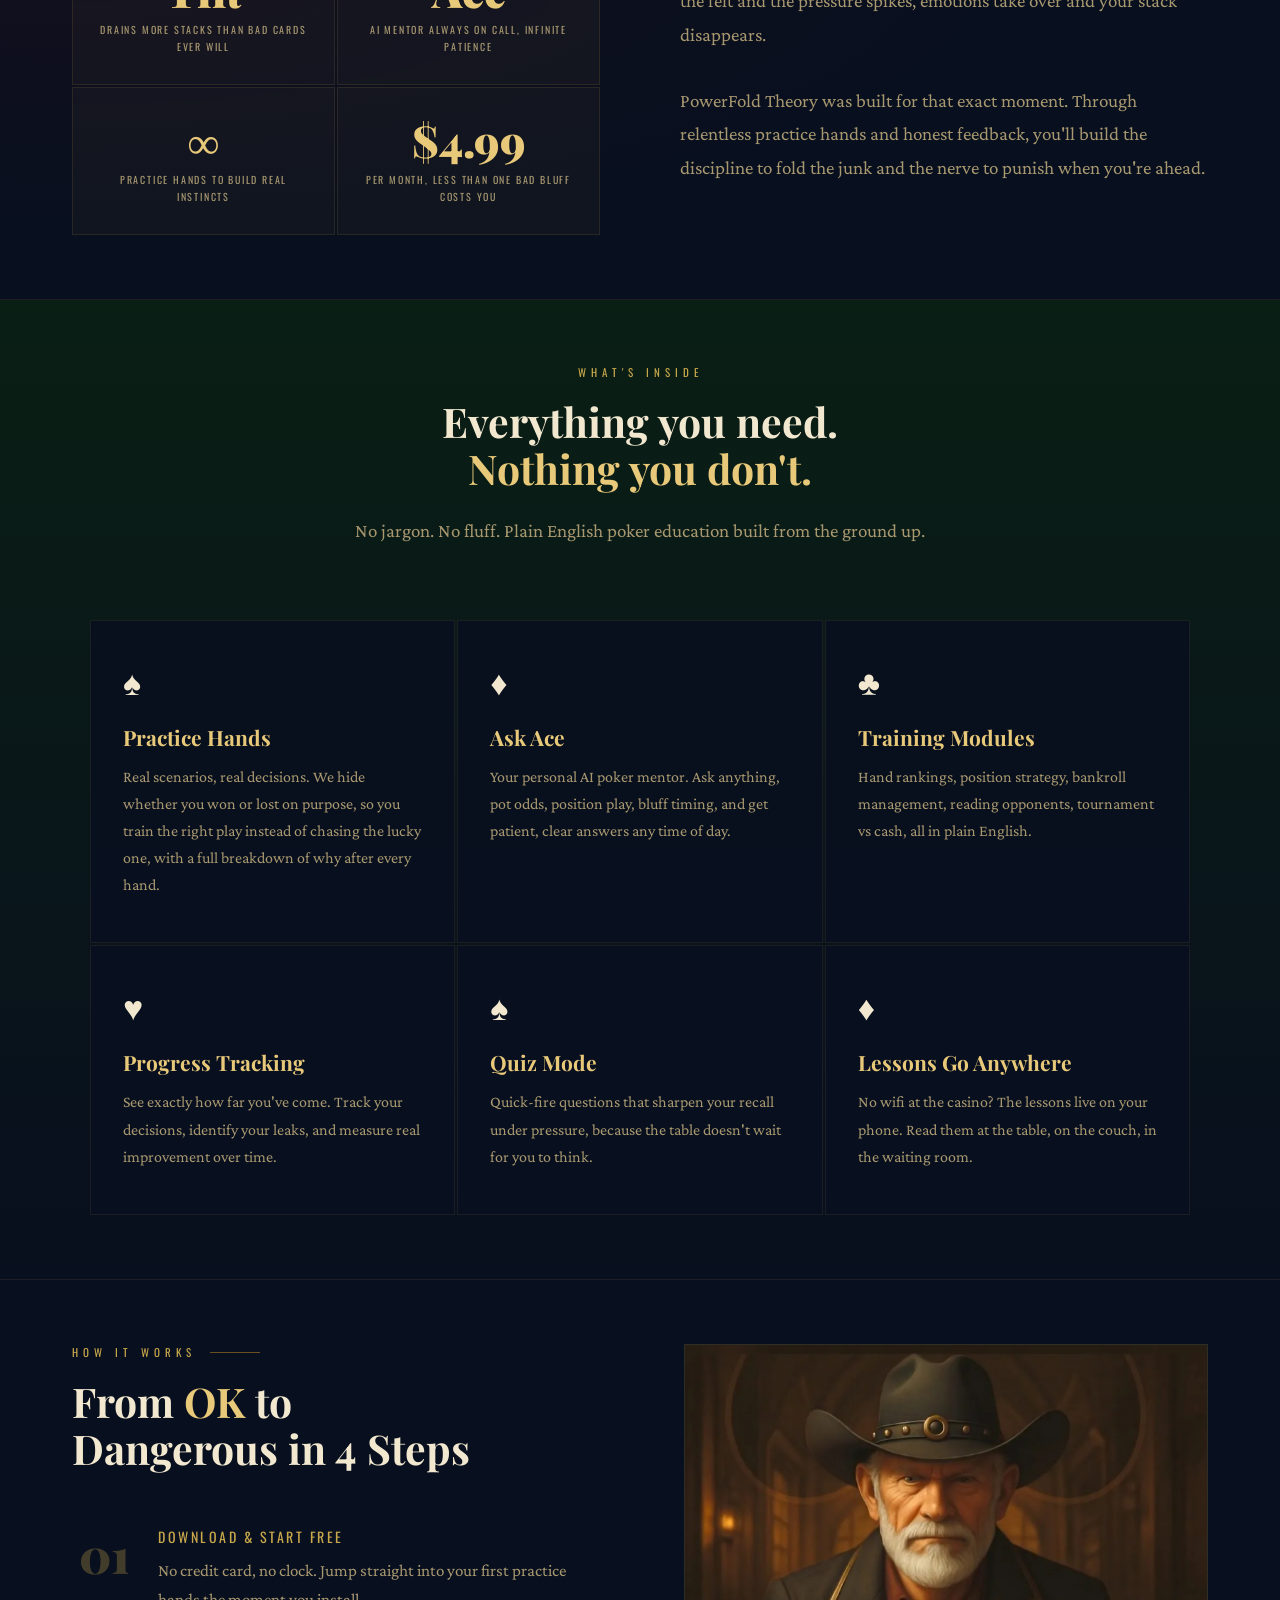
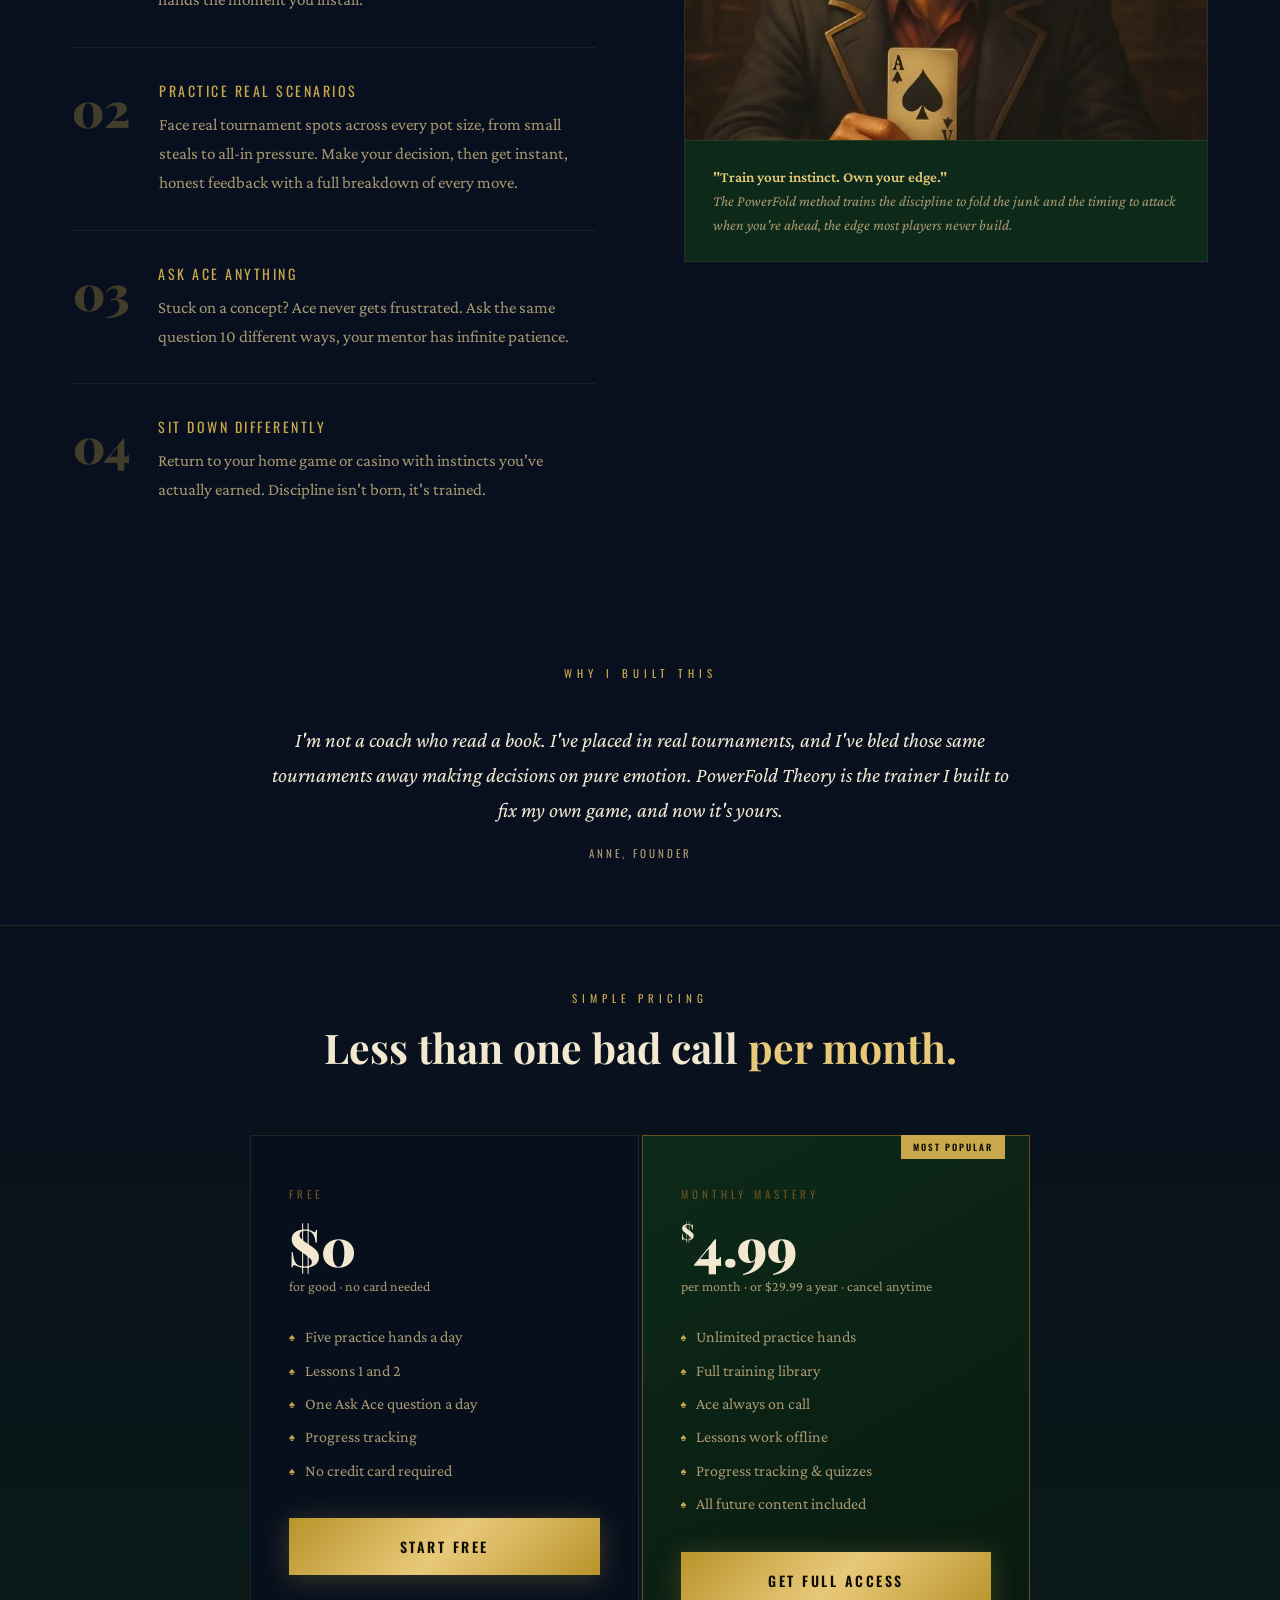
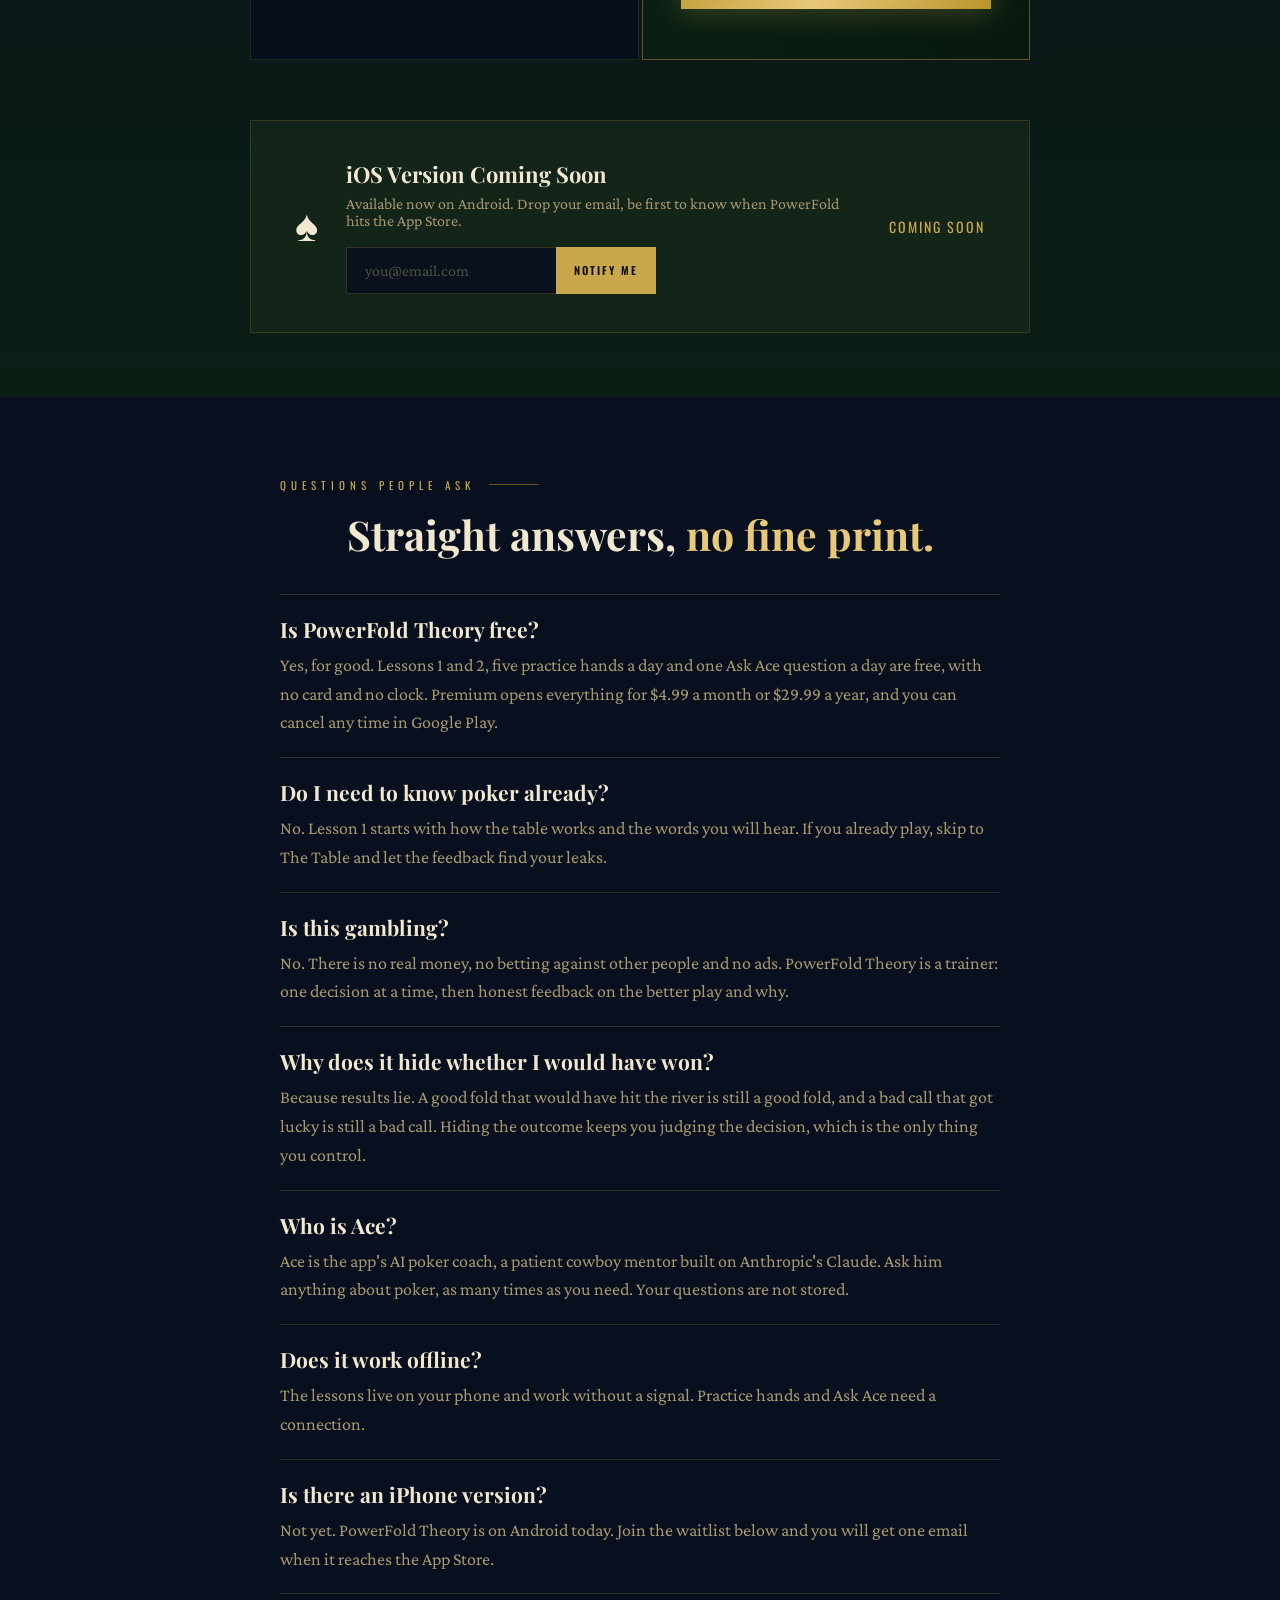
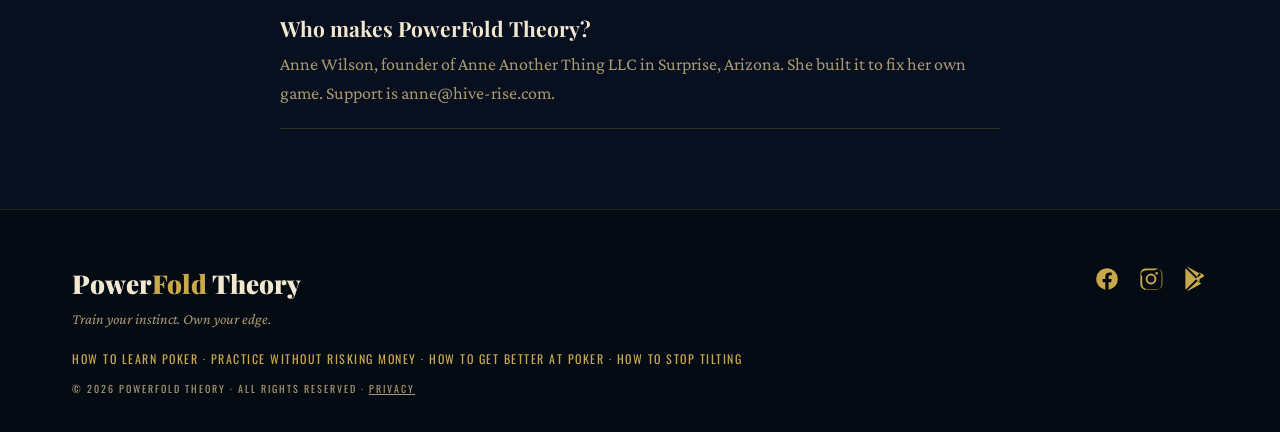
==== commit d4b95182: "Add GA4 tag (G-3T6EQT3SC3) to the 7 site pages Co-Authored-By: Claude Sonnet 5.5 <noreply@anthropic." ====
--- a/index.html
+++ b/index.html
@@ -971,6 +971,14 @@
 .faq-a { font-size: 18px; line-height: 1.6; color: var(--cream-dim); margin: 0; }
 .faq-a strong { color: var(--gold-light); font-weight: 600; }
 </style>
+<!-- Google Analytics 4 -->
+<script async src="https://www.googletagmanager.com/gtag/js?id=G-3T6EQT3SC3"></script>
+<script>
+window.dataLayer = window.dataLayer || [];
+function gtag(){dataLayer.push(arguments);}
+gtag('js', new Date());
+gtag('config', 'G-3T6EQT3SC3');
+</script>
 </head>
 <body>
 <!-- ═══ HERO ═══ -->
